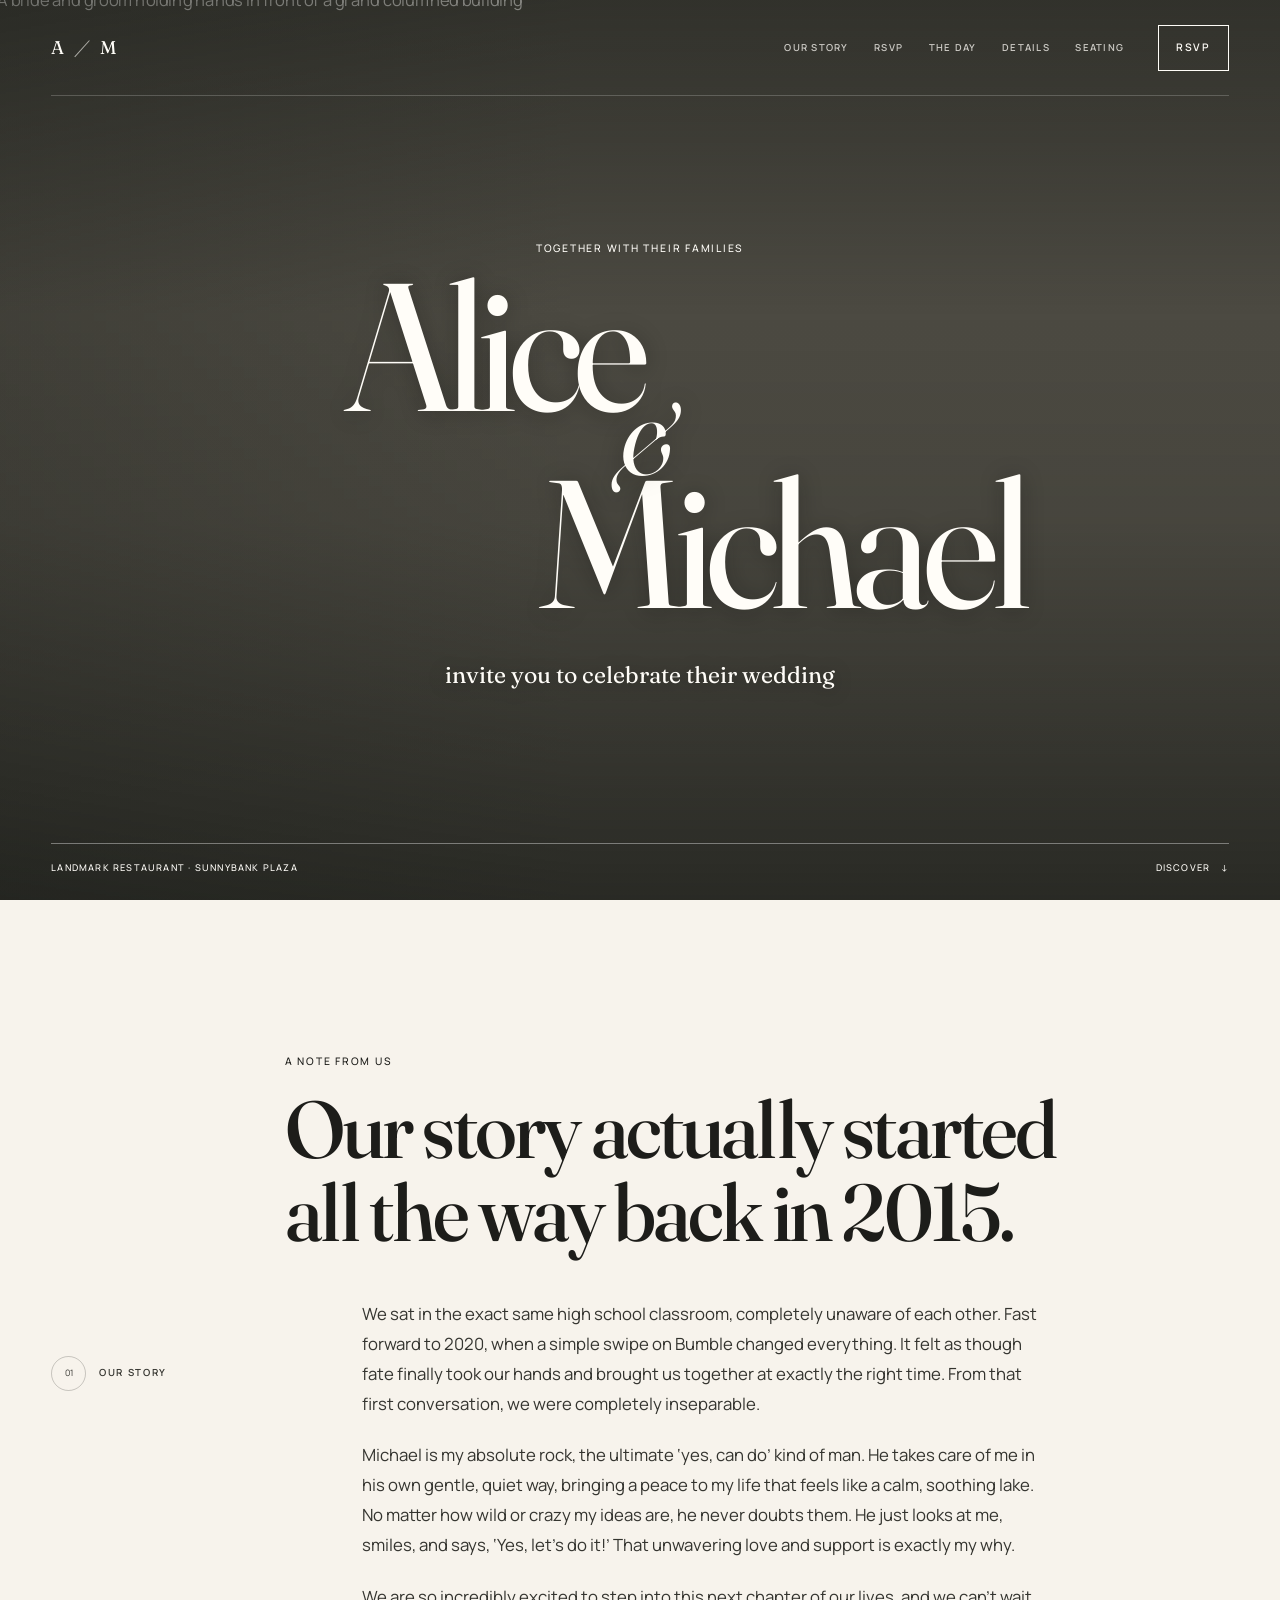
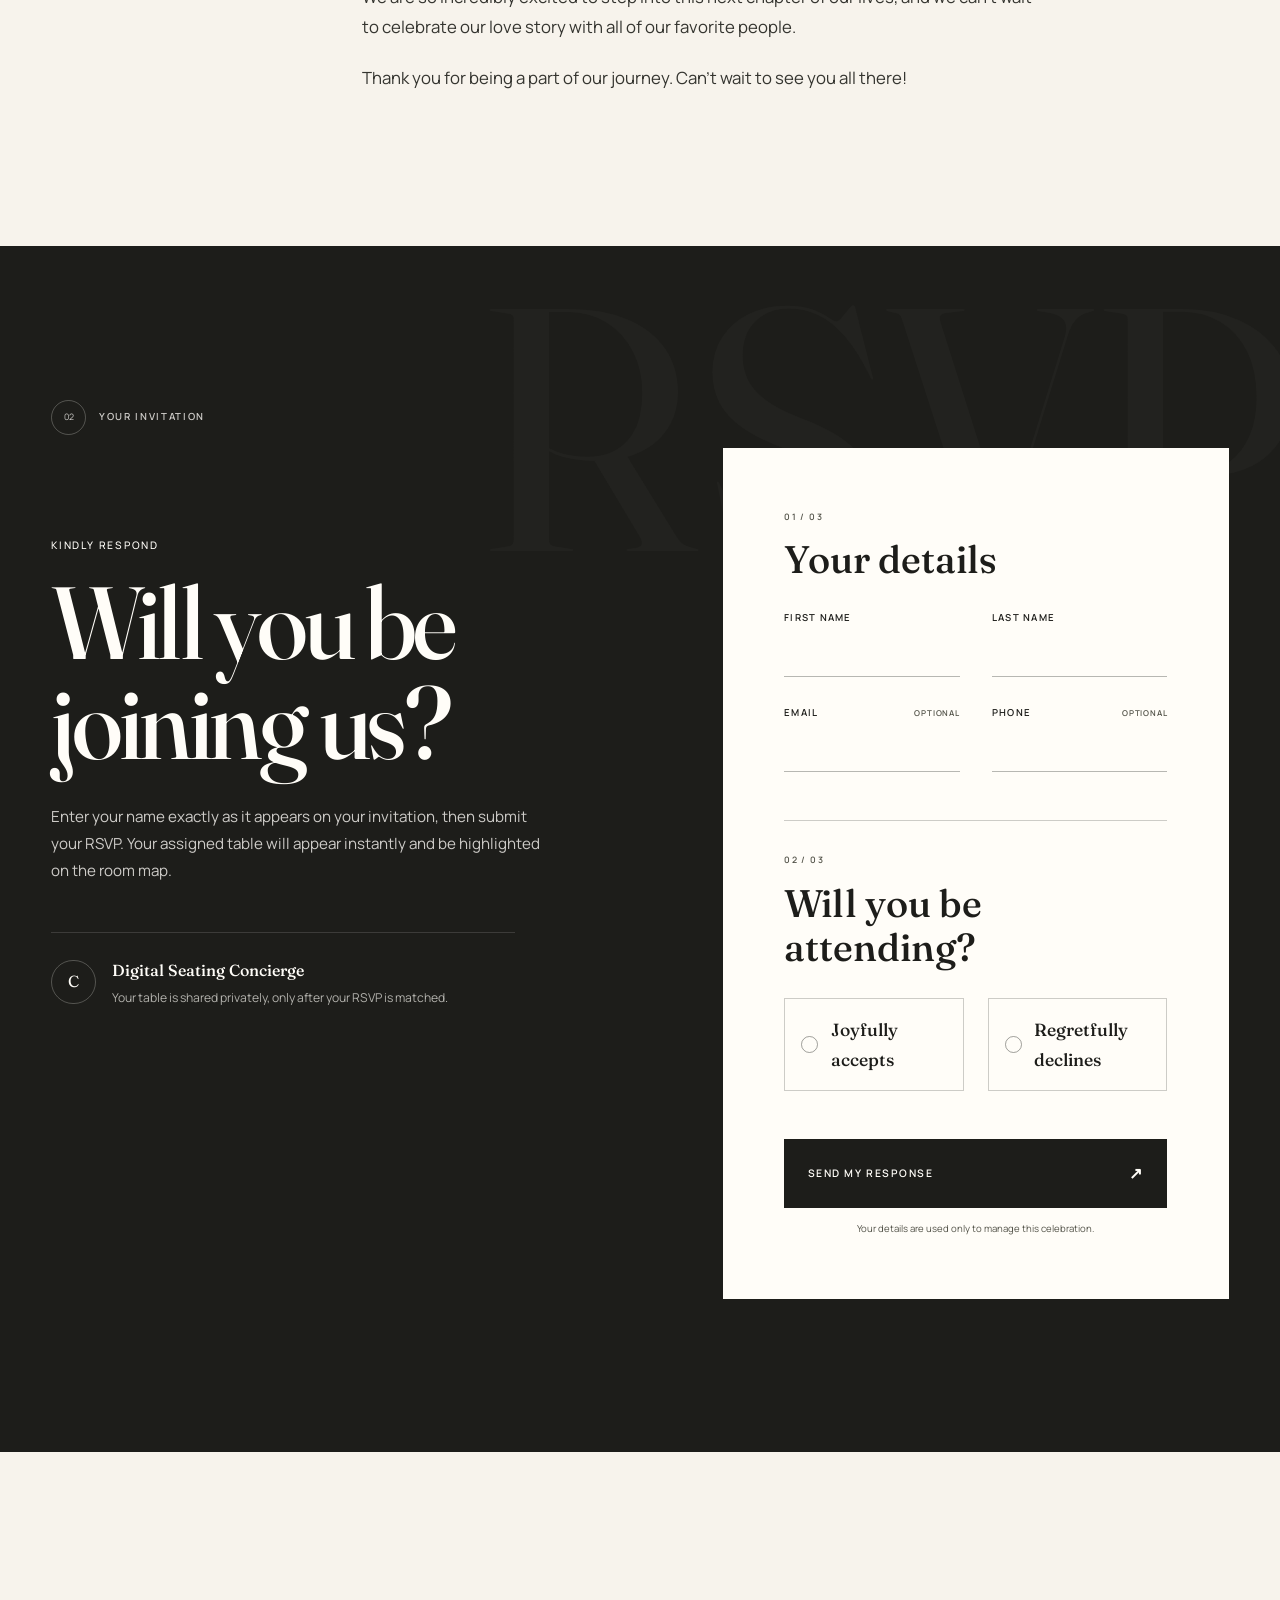
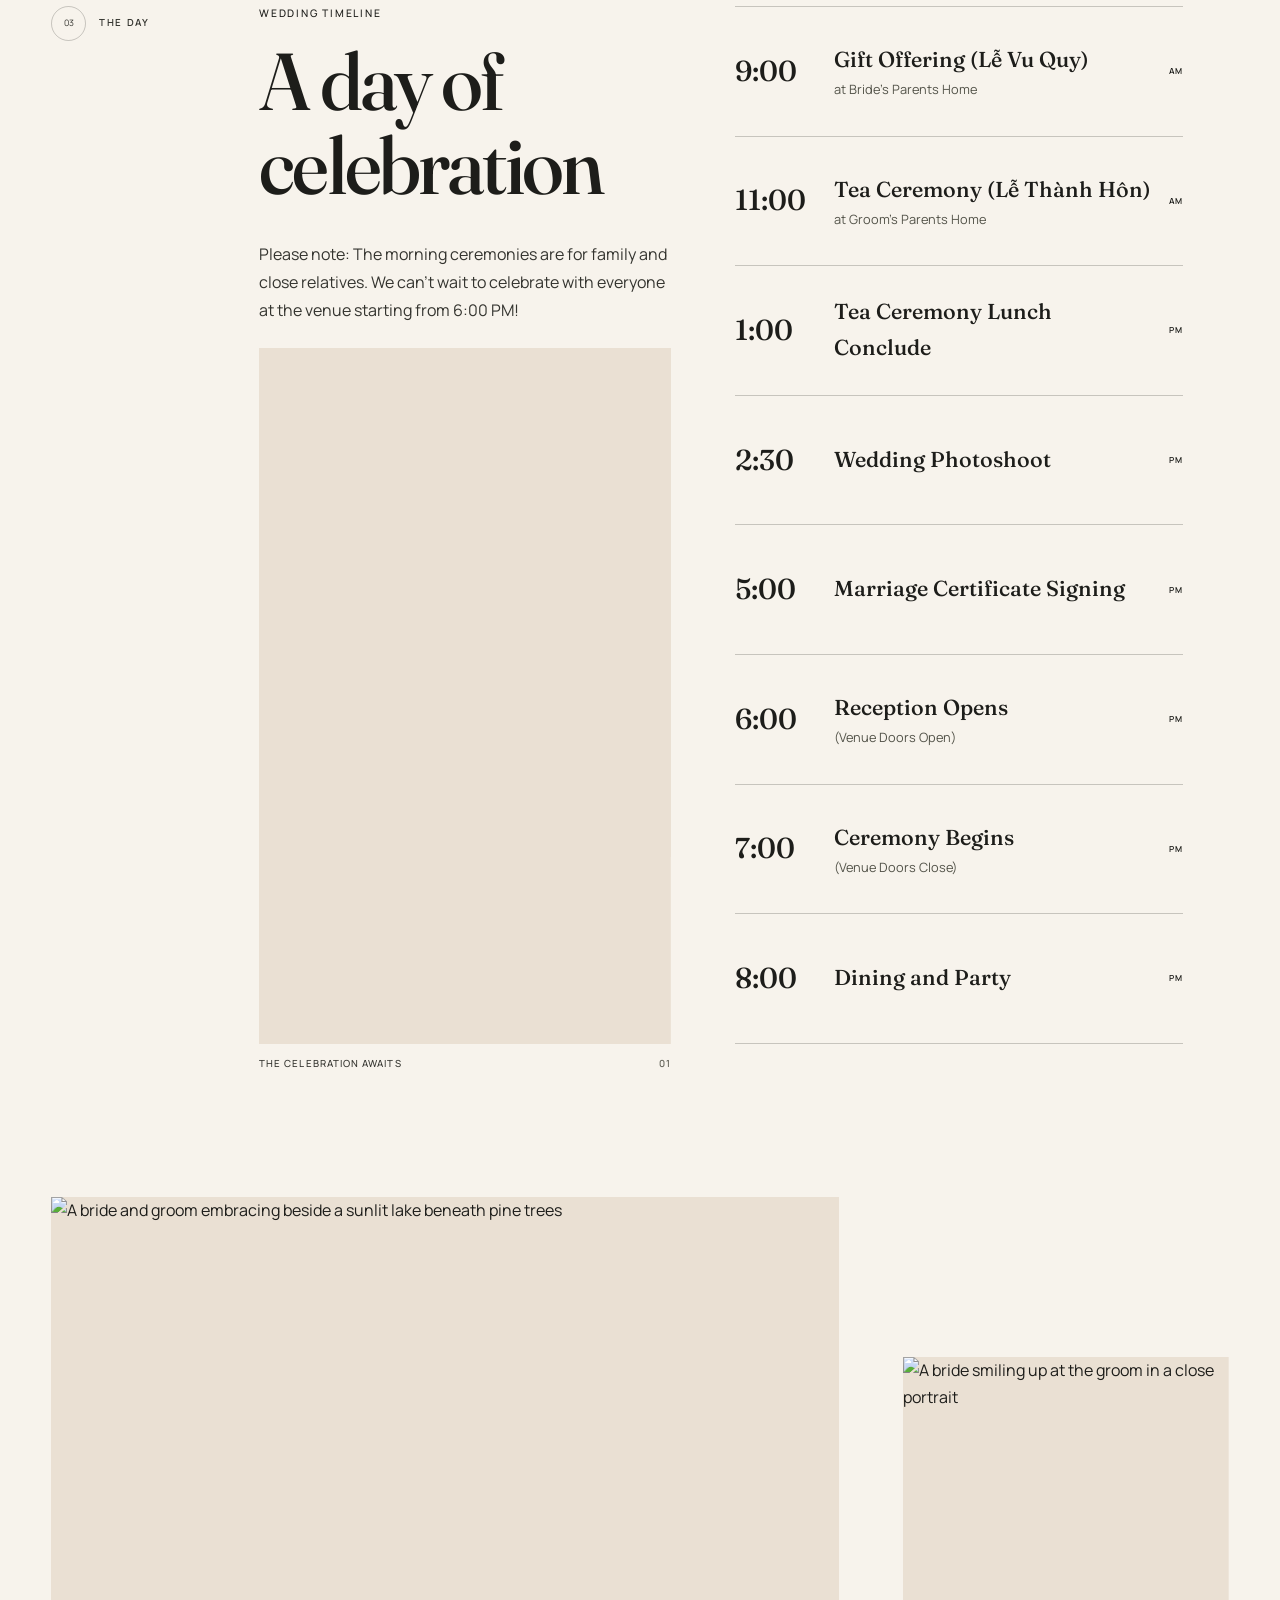
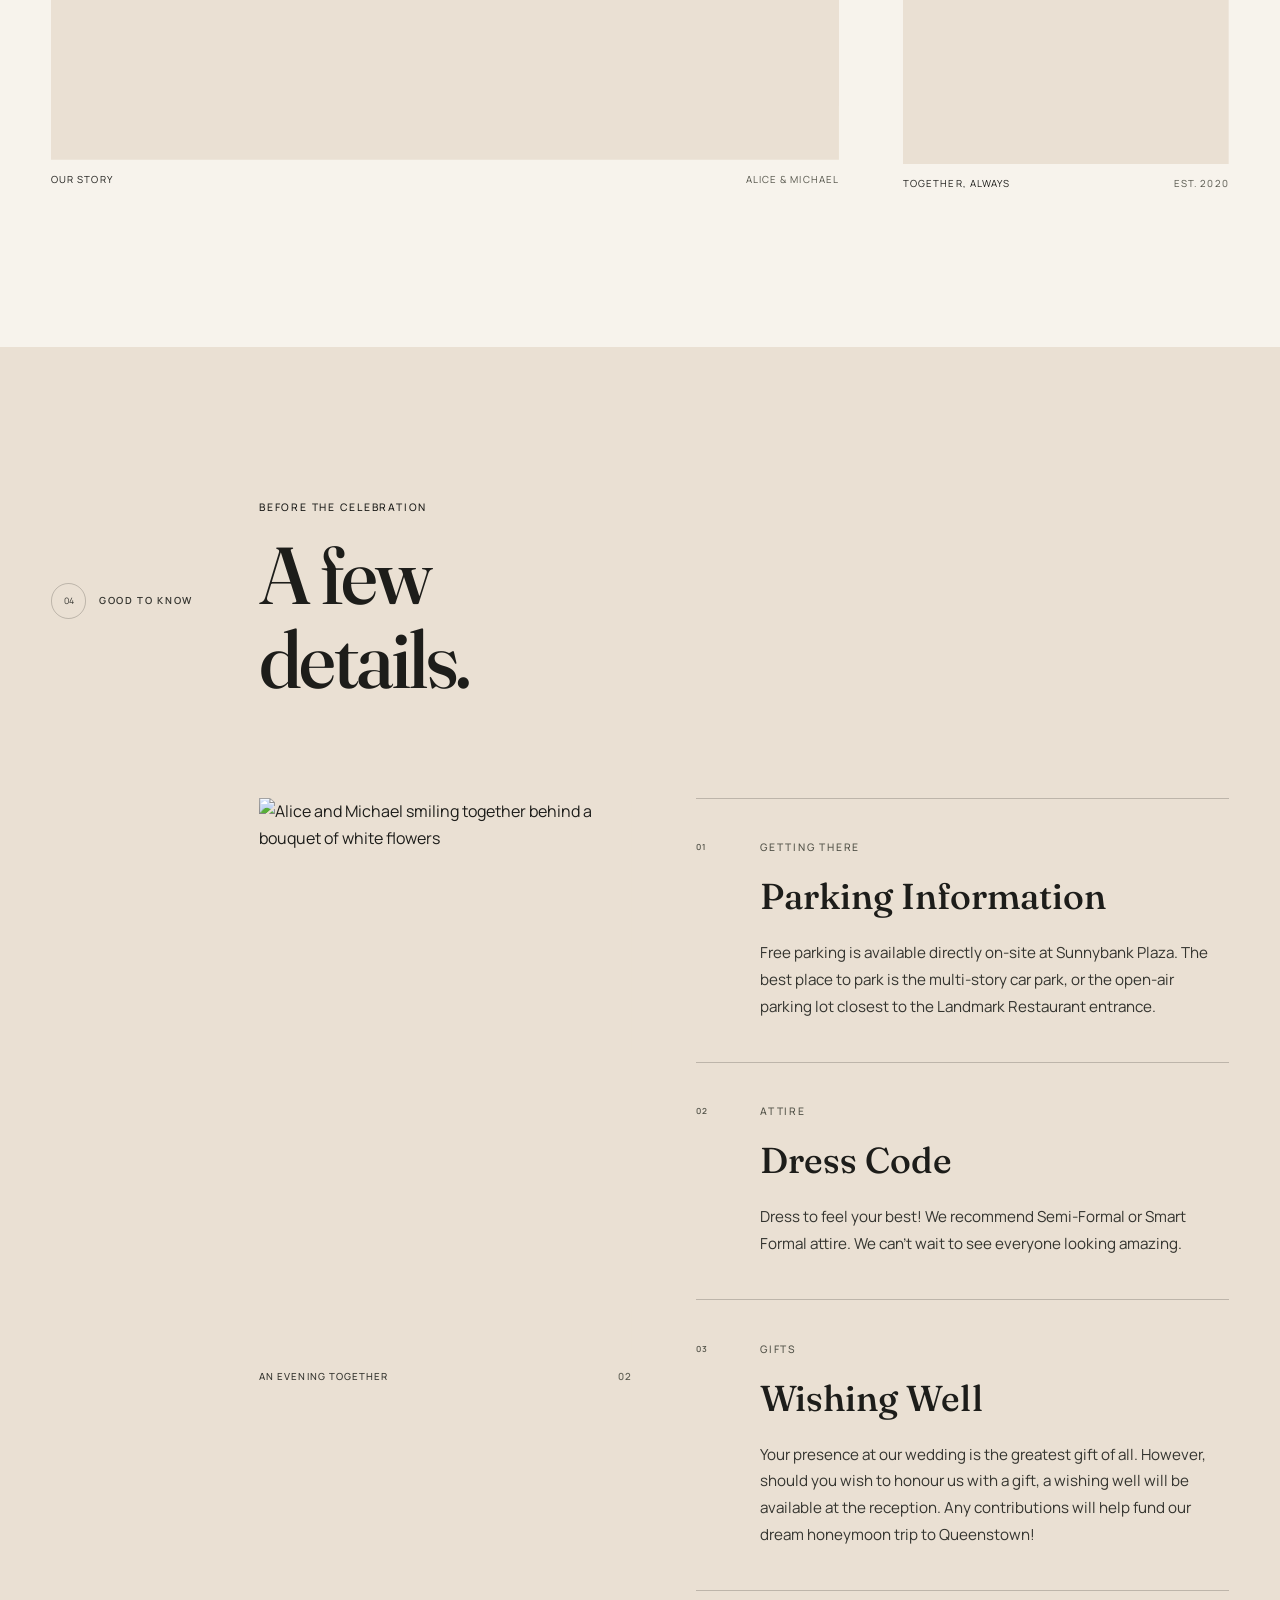
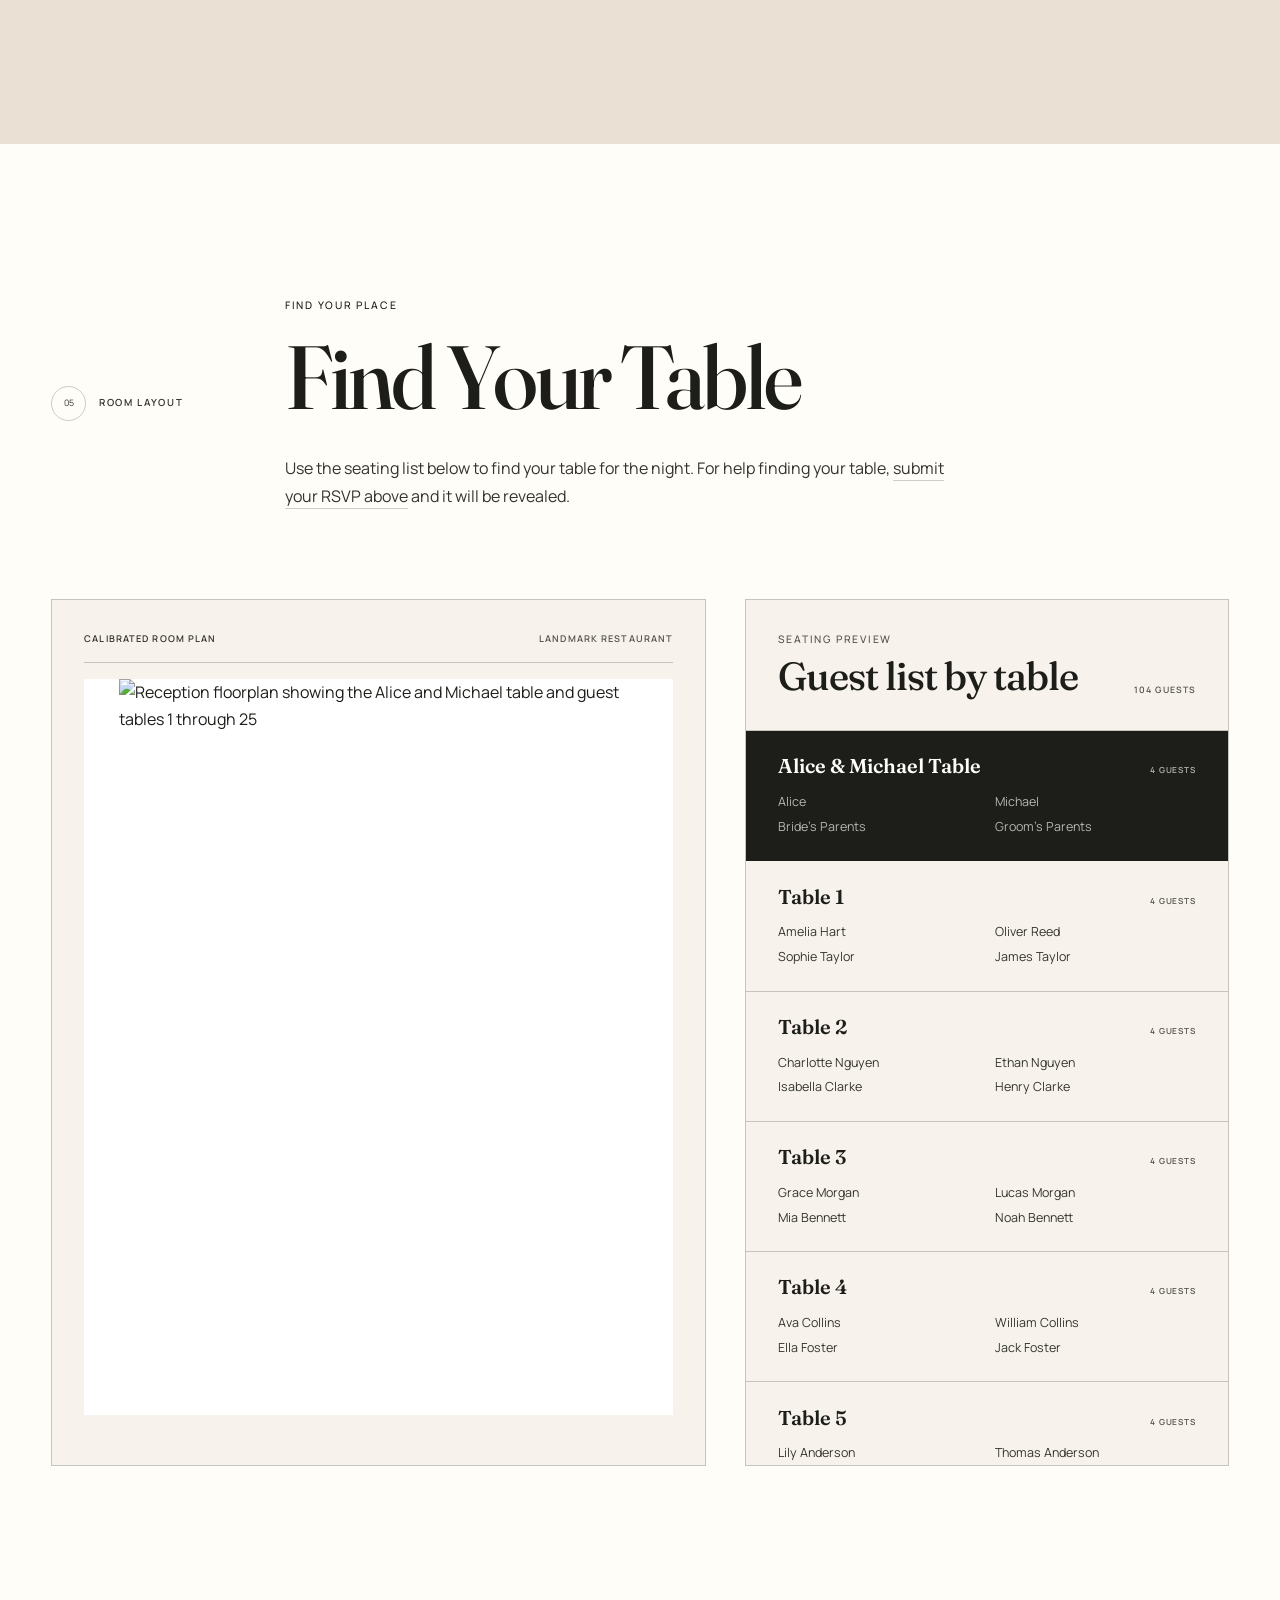
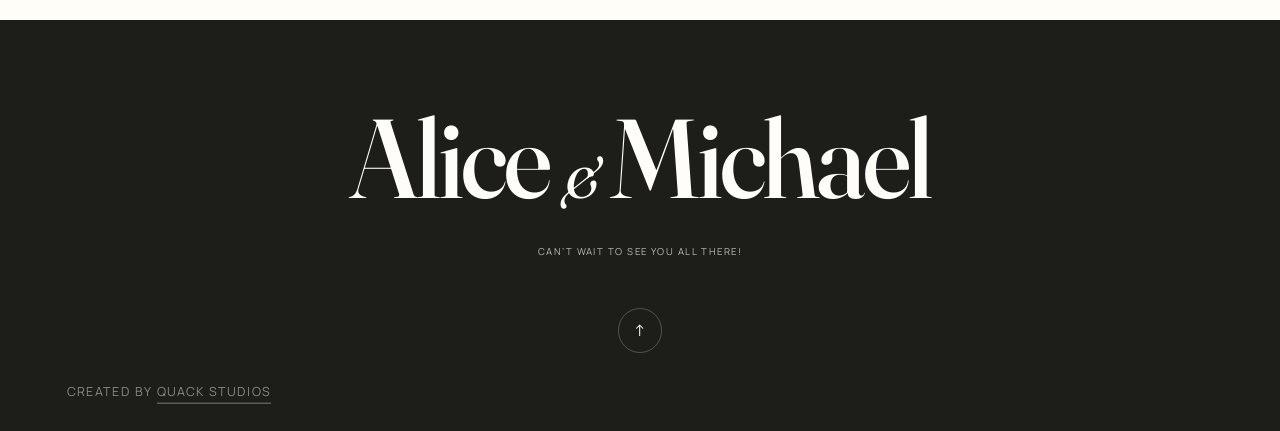
==== index.html @ 8521b0e3 "favicon update" ====
<!doctype html>
<html lang="en">
<head>
  <meta charset="utf-8">
  <meta name="viewport" content="width=device-width, initial-scale=1, viewport-fit=cover">
  <meta name="theme-color" content="#1d1d1a">
  <meta name="description" content="Celebrate the wedding of Alice and Michael and RSVP for their special day.">
  <link rel="canonical" href="https://weddings.yourinvite.com.au/alice-and-michael/">
  <meta property="og:url" content="https://weddings.yourinvite.com.au/alice-and-michael/">
  <title>Alice &amp; Michael — Wedding Celebration</title>
  <link rel="preconnect" href="https://fonts.googleapis.com">
  <link rel="preconnect" href="https://fonts.gstatic.com" crossorigin>
  <link href="https://fonts.googleapis.com/css2?family=Fraunces:opsz,wght@9..144,400;9..144,500;9..144,600&amp;family=Manrope:wght@400;500;600&amp;display=swap" rel="stylesheet">
  <link
    rel="preload"
    as="image"
    href="./assets/images/optimized/hero-couple-2000.webp"
    imagesrcset="./assets/images/optimized/hero-couple-640.webp 640w, ./assets/images/optimized/hero-couple-960.webp 960w, ./assets/images/optimized/hero-couple-1400.webp 1400w, ./assets/images/optimized/hero-couple-2000.webp 2000w, ./assets/images/optimized/hero-couple-2400.webp 2400w"
    imagesizes="(max-aspect-ratio: 3/2) 150vh, 100vw"
    type="image/webp"
    fetchpriority="high"
  >
  <link rel="stylesheet" href="./assets/css/style.css">
  <link rel="icon" type="image/x-icon" href="/favicon.png">
  <script src="./assets/js/main.js" defer></script>
</head>
<body>
  <a class="skip-link" href="#main">Skip to the celebration</a>

  <header class="site-header" data-header>
    <a class="wordmark" href="#top" aria-label="Alice and Michael, home">
      <span>A</span><i aria-hidden="true"></i><span>M</span>
    </a>
    <button class="menu-button" type="button" aria-expanded="false" aria-controls="site-menu" data-menu-button>
      <span class="menu-button__label">Menu</span>
      <span class="menu-button__lines" aria-hidden="true"><i></i><i></i></span>
    </button>
    <nav class="site-menu" id="site-menu" aria-label="Main navigation" data-menu>
      <a href="#story">Our story</a>
      <a href="#rsvp">RSVP</a>
      <a href="#day">The day</a>
      <a href="#details">Details</a>
      <a href="#seating-list">Seating</a>
      <a class="site-menu__rsvp" href="#rsvp">RSVP</a>
    </nav>
  </header>

  <main id="main">
    <section class="hero" id="top" aria-labelledby="hero-title">
      <div class="hero__media" data-parallax>
        <picture>
          <source
            type="image/webp"
            srcset="./assets/images/optimized/hero-couple-640.webp 640w, ./assets/images/optimized/hero-couple-960.webp 960w, ./assets/images/optimized/hero-couple-1400.webp 1400w, ./assets/images/optimized/hero-couple-2000.webp 2000w, ./assets/images/optimized/hero-couple-2400.webp 2400w"
            sizes="(max-aspect-ratio: 3/2) 150vh, 100vw"
          >
          <img
            src="./assets/images/optimized/hero-couple-2000.webp"
            width="2400"
            height="1600"
            alt="A bride and groom holding hands in front of a grand columned building"
            decoding="async"
            fetchpriority="high"
          >
        </picture>
      </div>
      <div class="hero__veil"></div>
      <div class="hero__content">
        <p class="eyebrow">Together with their families</p>
        <h1 id="hero-title"><span>Alice</span><em>&amp;</em><span>Michael</span></h1>
        <p class="hero__invitation">invite you to celebrate their wedding</p>
      </div>
      <div class="hero__footer">
        <p>Landmark Restaurant · Sunnybank Plaza</p>
        <a href="#story">Discover <span aria-hidden="true">↓</span></a>
      </div>
    </section>

    <section class="intro section" id="story">
      <div class="section-marker reveal">
        <span>01</span>
        <p>Our story</p>
      </div>
      <div class="intro__copy reveal">
        <p class="eyebrow">A note from us</p>
        <h2>Our story actually started all the way back in 2015.</h2>
        <div class="intro__body">
          <p>We sat in the exact same high school classroom, completely unaware of each other. Fast forward to 2020, when a simple swipe on Bumble changed everything. It felt as though fate finally took our hands and brought us together at exactly the right time. From that first conversation, we were completely inseparable.</p>
          <p>Michael is my absolute rock, the ultimate ‘yes, can do’ kind of man. He takes care of me in his own gentle, quiet way, bringing a peace to my life that feels like a calm, soothing lake. No matter how wild or crazy my ideas are, he never doubts them. He just looks at me, smiles, and says, ‘Yes, let’s do it!’ That unwavering love and support is exactly my why.</p>
          <p>We are so incredibly excited to step into this next chapter of our lives, and we can’t wait to celebrate our love story with all of our favorite people.</p>
          <p>Thank you for being a part of our journey. Can’t wait to see you all there!</p>
        </div>
      </div>
    </section>

    <section class="rsvp-section section" id="rsvp" aria-labelledby="rsvp-title">
      <div class="rsvp-section__intro reveal">
        <div class="section-marker section-marker--light">
          <span>02</span>
          <p>Your invitation</p>
        </div>
        <p class="eyebrow">Kindly respond</p>
        <h2 id="rsvp-title">Will you be joining us?</h2>
        <p>Enter your name exactly as it appears on your invitation, then submit your RSVP. Your assigned table will appear instantly and be highlighted on the room map.</p>
        <div class="concierge-note">
          <span class="concierge-note__mark" aria-hidden="true">C</span>
          <div>
            <strong>Digital Seating Concierge</strong>
            <p>Your table is shared privately, only after your RSVP is matched.</p>
          </div>
        </div>
      </div>

      <div class="rsvp-panel reveal">
        <form class="rsvp-form" data-rsvp-form novalidate>
          <input type="hidden" name="weddingId" value="hart-brooks-2026">

          <div class="form-step">
            <p class="form-step__number">01 / 03</p>
            <h3>Your details</h3>
            <div class="form-grid">
              <label class="field">
                <span>First name</span>
                <input type="text" name="firstName" autocomplete="given-name" required>
                <small>Please enter your first name.</small>
              </label>
              <label class="field">
                <span>Last name</span>
                <input type="text" name="lastName" autocomplete="family-name" required>
                <small>Please enter your last name.</small>
              </label>
              <label class="field">
                <span>Email <em>Optional</em></span>
                <input type="email" name="email" autocomplete="email">
                <small>Please check the email address.</small>
              </label>
              <label class="field">
                <span>Phone <em>Optional</em></span>
                <input type="tel" name="phone" autocomplete="tel" inputmode="tel">
                <small>Please check the phone number.</small>
              </label>
            </div>
          </div>

          <div class="form-step">
            <p class="form-step__number">02 / 03</p>
            <fieldset>
              <legend>Will you be attending?</legend>
              <div class="attendance-options">
                <label>
                  <input type="radio" name="attending" value="yes" required>
                  <span><i aria-hidden="true"></i>Joyfully accepts</span>
                </label>
                <label>
                  <input type="radio" name="attending" value="no" required>
                  <span><i aria-hidden="true"></i>Regretfully declines</span>
                </label>
              </div>
              <small class="fieldset-error">Please select your response.</small>
            </fieldset>
          </div>

          <div class="form-step dietary-step" data-dietary-step hidden>
            <p class="form-step__number">03 / 03</p>
            <h3>Dining</h3>
            <label class="field field--select">
              <span>Dietary requirement</span>
              <select name="dietaryRequirement">
                <option value="No dietary requirements">No dietary requirements</option>
                <option value="Vegetarian">Vegetarian</option>
                <option value="Vegan">Vegan</option>
                <option value="Gluten-free">Gluten-free</option>
                <option value="Dairy-free">Dairy-free</option>
                <option value="Nut allergy">Nut allergy</option>
                <option value="Shellfish allergy">Shellfish allergy</option>
                <option value="Halal">Halal</option>
                <option value="Kosher">Kosher</option>
                <option value="Other">Other</option>
              </select>
            </label>
            <label class="field field--notes" data-dietary-notes hidden>
              <span data-notes-label>Anything our kitchen should know?</span>
              <textarea name="dietaryNotes" rows="3" maxlength="500"></textarea>
              <small>Please tell us your dietary requirement.</small>
            </label>
          </div>

          <div class="form-message" role="alert" data-form-message hidden></div>
          <button class="submit-button" type="submit" data-submit>
            <span data-submit-label>Send my response</span>
            <span class="submit-button__arrow" aria-hidden="true">↗</span>
            <span class="submit-button__loader" aria-hidden="true"></span>
          </button>
          <p class="privacy-note">Your details are used only to manage this celebration.</p>
        </form>

        <div class="rsvp-result" data-rsvp-result hidden aria-live="polite">
          <div class="rsvp-result__seal" aria-hidden="true">
            <svg viewBox="0 0 64 64" role="img">
              <circle cx="32" cy="32" r="30"></circle>
              <path d="m20 33 8 8 17-19"></path>
            </svg>
          </div>
          <p class="eyebrow" data-result-eyebrow>Response received</p>
          <h3 data-result-title>Thank you.</h3>
          <p class="rsvp-result__message" data-result-message></p>
          <div class="seating-card" data-seating-card hidden>
            <p>Your place at dinner</p>
            <div>
              <span><small>Table</small><strong data-table-number>—</strong></span>
            </div>
            <small>Please keep this table number for the evening.</small>
          </div>
          <section class="seating-map" data-seating-map-section hidden aria-labelledby="seating-map-title">
            <div class="seating-map__heading">
              <p class="eyebrow">The room</p>
              <h4 id="seating-map-title">We’ve highlighted your table below.</h4>
            </div>
            <p class="seating-map__status" data-seating-map-status hidden></p>
            <div class="seating-map__viewport" data-seating-map hidden>
              <div class="seating-map__canvas" data-seating-map-canvas></div>
            </div>
          </section>
          <button class="text-button" type="button" data-edit-response>Update this response</button>
        </div>
      </div>
    </section>

    <section class="day section" id="day" aria-labelledby="day-title">
      <div class="section-marker reveal">
        <span>03</span>
        <p>The day</p>
      </div>
      <div class="day__feature">
        <div class="day__heading reveal">
          <p class="eyebrow">Wedding timeline</p>
          <h2 id="day-title">A day of celebration</h2>
          <p>Please note: The morning ceremonies are for family and close relatives. We can’t wait to celebrate with everyone at the venue starting from 6:00 PM!</p>
        </div>
        <figure class="section-photo day__photo reveal reveal--image">
          <div class="section-photo__media">
            <picture>
              <source
                type="image/webp"
                srcset="./assets/images/optimized/a-day-of-celebration-640.webp 640w, ./assets/images/optimized/a-day-of-celebration-960.webp 960w, ./assets/images/optimized/a-day-of-celebration-1400.webp 1400w, ./assets/images/optimized/a-day-of-celebration-2000.webp 2000w"
                sizes="(max-width: 61.99rem) 90vw, 38vw"
              >
              <img
                src="./assets/images/optimized/a-day-of-celebration-960.webp"
                width="2000"
                height="3000"
                loading="lazy"
                decoding="async"
                alt="Alice and Michael holding hands together in a flower garden"
              >
            </picture>
          </div>
          <figcaption><span>The celebration awaits</span><span>01</span></figcaption>
        </figure>
      </div>
      <ol class="timeline reveal">
        <li>
          <time>9:00</time>
          <div><h3>Gift Offering (Lễ Vu Quy)</h3><p>at Bride’s Parents Home</p></div>
          <span>AM</span>
        </li>
        <li>
          <time>11:00</time>
          <div><h3>Tea Ceremony (Lễ Thành Hôn)</h3><p>at Groom’s Parents Home</p></div>
          <span>AM</span>
        </li>
        <li>
          <time>1:00</time>
          <div><h3>Tea Ceremony Lunch Conclude</h3></div>
          <span>PM</span>
        </li>
        <li>
          <time>2:30</time>
          <div><h3>Wedding Photoshoot</h3></div>
          <span>PM</span>
        </li>
        <li>
          <time>5:00</time>
          <div><h3>Marriage Certificate Signing</h3></div>
          <span>PM</span>
        </li>
        <li>
          <time>6:00</time>
          <div><h3>Reception Opens</h3><p>(Venue Doors Open)</p></div>
          <span>PM</span>
        </li>
        <li>
          <time>7:00</time>
          <div><h3>Ceremony Begins</h3><p>(Venue Doors Close)</p></div>
          <span>PM</span>
        </li>
        <li>
          <time>8:00</time>
          <div><h3>Dining and Party</h3></div>
          <span>PM</span>
        </li>
      </ol>
    </section>

    <section class="editorial-gallery" aria-label="Wedding celebration inspiration">
      <figure class="gallery-main reveal reveal--image">
        <div class="gallery-image">
          <picture>
            <source
              type="image/webp"
              srcset="./assets/images/optimized/couple-landscape-640.webp 640w, ./assets/images/optimized/couple-landscape-960.webp 960w, ./assets/images/optimized/couple-landscape-1400.webp 1400w, ./assets/images/optimized/couple-landscape-2000.webp 2000w"
              sizes="(max-width: 61.99rem) 92vw, 68vw"
            >
            <img
              src="./assets/images/optimized/couple-landscape-1400.webp"
              width="2000"
              height="1333"
              loading="lazy"
              decoding="async"
              alt="A bride and groom embracing beside a sunlit lake beneath pine trees"
            >
          </picture>
        </div>
        <figcaption><span>OUR STORY</span><span>Alice &amp; Michael</span></figcaption>
      </figure>
      <figure class="gallery-detail reveal reveal--image">
        <div class="gallery-image">
          <picture>
            <source
              type="image/webp"
              srcset="./assets/images/optimized/couple-portrait-640.webp 640w, ./assets/images/optimized/couple-portrait-960.webp 960w, ./assets/images/optimized/couple-portrait-1400.webp 1400w"
              sizes="(max-width: 61.99rem) 74vw, 27vw"
            >
            <img
              src="./assets/images/optimized/couple-portrait-960.webp"
              width="1400"
              height="2100"
              loading="lazy"
              decoding="async"
              alt="A bride smiling up at the groom in a close portrait"
            >
          </picture>
        </div>
        <figcaption><span>TOGETHER, ALWAYS</span><span>EST. 2020</span></figcaption>
      </figure>
    </section>

    <section class="details section" id="details" aria-labelledby="details-title">
      <div class="section-marker reveal">
        <span>04</span>
        <p>Good to know</p>
      </div>
      <div class="details__heading reveal">
        <p class="eyebrow">Before the celebration</p>
        <h2 id="details-title">A few details.</h2>
      </div>
      <figure class="section-photo details__photo reveal reveal--image">
        <div class="section-photo__media">
          <picture>
            <source
              type="image/webp"
              srcset="./assets/images/optimized/a-few-details-640.webp 640w, ./assets/images/optimized/a-few-details-960.webp 960w, ./assets/images/optimized/a-few-details-1400.webp 1400w, ./assets/images/optimized/a-few-details-2000.webp 2000w"
              sizes="(max-width: 61.99rem) 74vw, 30vw"
            >
            <img
              src="./assets/images/optimized/a-few-details-960.webp"
              width="2000"
              height="3000"
              loading="lazy"
              decoding="async"
              alt="Alice and Michael smiling together behind a bouquet of white flowers"
            >
          </picture>
        </div>
        <figcaption><span>An evening together</span><span>02</span></figcaption>
      </figure>
      <div class="detail-list">
        <article class="detail-item reveal">
          <span>01</span>
          <div>
            <p class="eyebrow">Getting there</p>
            <h3>Parking Information</h3>
            <p>Free parking is available directly on-site at Sunnybank Plaza. The best place to park is the multi-story car park, or the open-air parking lot closest to the Landmark Restaurant entrance.</p>
          </div>
        </article>
        <article class="detail-item reveal">
          <span>02</span>
          <div>
            <p class="eyebrow">Attire</p>
            <h3>Dress Code</h3>
            <p>Dress to feel your best! We recommend Semi-Formal or Smart Formal attire. We can’t wait to see everyone looking amazing.</p>
          </div>
        </article>
        <article class="detail-item reveal">
          <span>03</span>
          <div>
            <p class="eyebrow">Gifts</p>
            <h3>Wishing Well</h3>
            <p>Your presence at our wedding is the greatest gift of all. However, should you wish to honour us with a gift, a wishing well will be available at the reception. Any contributions will help fund our dream honeymoon trip to Queenstown!</p>
          </div>
        </article>
      </div>
    </section>

    <section class="seating-overview section" id="seating-list" aria-labelledby="seating-list-title">
      <div class="seating-overview__heading">
        <div class="section-marker reveal">
          <span>05</span>
          <p>Room layout</p>
        </div>
        <div class="seating-overview__intro reveal">
          <p class="eyebrow">Find your place</p>
          <h2 id="seating-list-title">Find Your Table</h2>
          <p>Use the seating list below to find your table for the night. For help finding your table, <a href="#rsvp">submit your RSVP above</a> and it will be revealed.</p>
        </div>
      </div>

      <div class="seating-overview__grid">
        <figure class="floorplan-panel reveal">
          <figcaption>
            <span>Calibrated room plan</span>
            <span>Landmark Restaurant</span>
          </figcaption>
          <div class="floorplan-panel__map">
            <img
              src="./assets/seating/seating-layout-final-calibrated.svg"
              width="595"
              height="842"
              loading="lazy"
              decoding="async"
              alt="Reception floorplan showing the Alice and Michael table and guest tables 1 through 25"
            >
          </div>
        </figure>

        <aside class="guest-list-panel reveal" aria-labelledby="guest-list-title">
          <div class="guest-list-panel__heading">
            <div>
              <p class="eyebrow">Seating preview</p>
              <h3 id="guest-list-title">Guest list by table</h3>
            </div>
            <span>104 guests</span>
          </div>
          <div class="guest-list-panel__scroll" tabindex="0" aria-label="Sample guest list grouped by table">
            <article class="guest-table-group guest-table-group--head">
              <header><h4>Alice &amp; Michael Table</h4><span>4 guests</span></header>
              <ul>
                <li>Alice</li>
                <li>Michael</li>
                <li>Bride’s Parents</li>
                <li>Groom’s Parents</li>
              </ul>
            </article>
            <article class="guest-table-group">
              <header><h4>Table 1</h4><span>4 guests</span></header>
              <ul>
                <li>Amelia Hart</li>
                <li>Oliver Reed</li>
                <li>Sophie Taylor</li>
                <li>James Taylor</li>
              </ul>
            </article>
            <article class="guest-table-group">
              <header><h4>Table 2</h4><span>4 guests</span></header>
              <ul>
                <li>Charlotte Nguyen</li>
                <li>Ethan Nguyen</li>
                <li>Isabella Clarke</li>
                <li>Henry Clarke</li>
              </ul>
            </article>
            <article class="guest-table-group">
              <header><h4>Table 3</h4><span>4 guests</span></header>
              <ul>
                <li>Grace Morgan</li>
                <li>Lucas Morgan</li>
                <li>Mia Bennett</li>
                <li>Noah Bennett</li>
              </ul>
            </article>
            <article class="guest-table-group">
              <header><h4>Table 4</h4><span>4 guests</span></header>
              <ul>
                <li>Ava Collins</li>
                <li>William Collins</li>
                <li>Ella Foster</li>
                <li>Jack Foster</li>
              </ul>
            </article>
            <article class="guest-table-group">
              <header><h4>Table 5</h4><span>4 guests</span></header>
              <ul>
                <li>Lily Anderson</li>
                <li>Thomas Anderson</li>
                <li>Ruby White</li>
                <li>Samuel White</li>
              </ul>
            </article>
            <article class="guest-table-group">
              <header><h4>Table 6</h4><span>4 guests</span></header>
              <ul>
                <li>Olivia Martin</li>
                <li>Daniel Martin</li>
                <li>Chloe Wilson</li>
                <li>Benjamin Wilson</li>
              </ul>
            </article>
            <article class="guest-table-group">
              <header><h4>Table 7</h4><span>4 guests</span></header>
              <ul>
                <li>Emily Harris</li>
                <li>Jacob Harris</li>
                <li>Zoe Turner</li>
                <li>Matthew Turner</li>
              </ul>
            </article>
            <article class="guest-table-group">
              <header><h4>Table 8</h4><span>4 guests</span></header>
              <ul>
                <li>Hannah Lee</li>
                <li>Isaac Lee</li>
                <li>Sarah Walker</li>
                <li>Liam Walker</li>
              </ul>
            </article>
            <article class="guest-table-group">
              <header><h4>Table 9</h4><span>4 guests</span></header>
              <ul>
                <li>Natalie King</li>
                <li>Joshua King</li>
                <li>Victoria Scott</li>
                <li>Andrew Scott</li>
              </ul>
            </article>
            <article class="guest-table-group">
              <header><h4>Table 10</h4><span>4 guests</span></header>
              <ul>
                <li>Emma Brown</li>
                <li>Noah Brown</li>
                <li>Ella Roberts</li>
                <li>Mason Roberts</li>
              </ul>
            </article>
            <article class="guest-table-group">
              <header><h4>Table 11</h4><span>4 guests</span></header>
              <ul>
                <li>Ava Thompson</li>
                <li>Leo Thompson</li>
                <li>Sophie Green</li>
                <li>Oscar Green</li>
              </ul>
            </article>
            <article class="guest-table-group">
              <header><h4>Table 12</h4><span>4 guests</span></header>
              <ul>
                <li>Lily Carter</li>
                <li>Henry Carter</li>
                <li>Ruby Evans</li>
                <li>Jack Evans</li>
              </ul>
            </article>
            <article class="guest-table-group">
              <header><h4>Table 13</h4><span>4 guests</span></header>
              <ul>
                <li>Mia Phillips</li>
                <li>Lucas Phillips</li>
                <li>Grace Edwards</li>
                <li>Noah Edwards</li>
              </ul>
            </article>
            <article class="guest-table-group">
              <header><h4>Table 14</h4><span>4 guests</span></header>
              <ul>
                <li>Charlotte Hughes</li>
                <li>Ethan Hughes</li>
                <li>Isabella Cooper</li>
                <li>Thomas Cooper</li>
              </ul>
            </article>
            <article class="guest-table-group">
              <header><h4>Table 15</h4><span>4 guests</span></header>
              <ul>
                <li>Amelia Richardson</li>
                <li>Oliver Richardson</li>
                <li>Emily Bailey</li>
                <li>James Bailey</li>
              </ul>
            </article>
            <article class="guest-table-group">
              <header><h4>Table 16</h4><span>4 guests</span></header>
              <ul>
                <li>Sophia Kelly</li>
                <li>Daniel Kelly</li>
                <li>Chloe Murphy</li>
                <li>Benjamin Murphy</li>
              </ul>
            </article>
            <article class="guest-table-group">
              <header><h4>Table 17</h4><span>4 guests</span></header>
              <ul>
                <li>Olivia Peterson</li>
                <li>Jacob Peterson</li>
                <li>Zoe Bennett</li>
                <li>Matthew Bennett</li>
              </ul>
            </article>
            <article class="guest-table-group">
              <header><h4>Table 18</h4><span>4 guests</span></header>
              <ul>
                <li>Hannah Campbell</li>
                <li>Isaac Campbell</li>
                <li>Sarah Mitchell</li>
                <li>Liam Mitchell</li>
              </ul>
            </article>
            <article class="guest-table-group">
              <header><h4>Table 19</h4><span>4 guests</span></header>
              <ul>
                <li>Natalie Parker</li>
                <li>Joshua Parker</li>
                <li>Victoria Young</li>
                <li>Andrew Young</li>
              </ul>
            </article>
            <article class="guest-table-group">
              <header><h4>Table 20</h4><span>4 guests</span></header>
              <ul>
                <li>Emma Hall</li>
                <li>Noah Hall</li>
                <li>Ella Adams</li>
                <li>Mason Adams</li>
              </ul>
            </article>
            <article class="guest-table-group">
              <header><h4>Table 21</h4><span>4 guests</span></header>
              <ul>
                <li>Ava Nelson</li>
                <li>Leo Nelson</li>
                <li>Sophie Hill</li>
                <li>Oscar Hill</li>
              </ul>
            </article>
            <article class="guest-table-group">
              <header><h4>Table 22</h4><span>4 guests</span></header>
              <ul>
                <li>Lily Wright</li>
                <li>Henry Wright</li>
                <li>Ruby Baker</li>
                <li>Jack Baker</li>
              </ul>
            </article>
            <article class="guest-table-group">
              <header><h4>Table 23</h4><span>4 guests</span></header>
              <ul>
                <li>Mia Allen</li>
                <li>Lucas Allen</li>
                <li>Grace Moore</li>
                <li>Noah Moore</li>
              </ul>
            </article>
            <article class="guest-table-group">
              <header><h4>Table 24</h4><span>4 guests</span></header>
              <ul>
                <li>Charlotte Ward</li>
                <li>Ethan Ward</li>
                <li>Isabella Cox</li>
                <li>Thomas Cox</li>
              </ul>
            </article>
            <article class="guest-table-group">
              <header><h4>Table 25</h4><span>4 guests</span></header>
              <ul>
                <li>Amelia Gray</li>
                <li>Oliver Gray</li>
                <li>Emily Price</li>
                <li>James Price</li>
              </ul>
            </article>
          </div>
        </aside>
      </div>
    </section>
  </main>

  <footer class="site-footer">
    <p class="site-footer__names">Alice <em>&amp;</em> Michael</p>
    <p>Can’t wait to see you all there!</p>
    <a href="#top" aria-label="Back to top">↑</a>
    <div style="width: 100%; display: flex; justify-content: start; align-items: center;">
      <p class="site-footer__credit" style="width: 20%; scale: 1.5">
      Created by <a href="https://quackstudios.com.au/" target="_blank" rel="noopener noreferrer">Quack Studios</a>
    </p>
    </div>
    
  </footer>
</body>
</html>
---- assets/css/style.css ----
:root {
  --ink: #1d1d1a;
  --ink-soft: #34342f;
  --paper: #f7f3ec;
  --paper-deep: #eae0d3;
  --chalk: #fffdf8;
  --olive: #535349;
  --line: rgba(29, 29, 26, 0.22);
  --serif: "Fraunces", Georgia, "Times New Roman", serif;
  --sans: "Manrope", "Helvetica Neue", Arial, sans-serif;
  --page-pad: clamp(1.25rem, 4vw, 4.75rem);
  --anchor-offset: calc(4.4rem + env(safe-area-inset-top));
  --ease: cubic-bezier(0.22, 1, 0.36, 1);
}

*,
*::before,
*::after {
  box-sizing: border-box;
}

html,
body {
  min-height: 100%;
}

html {
  background: var(--paper);
  scroll-behavior: smooth;
}

html.is-aligning-initial-hash {
  scroll-behavior: auto;
}

body {
  min-height: 100vh;
  min-height: 100svh;
  min-height: 100dvh;
  margin: 0;
  overflow-x: hidden;
  background: var(--paper);
  color: var(--ink);
  font-family: var(--sans);
  font-size: 1rem;
  font-optical-sizing: auto;
  line-height: 1.7;
  -webkit-font-smoothing: auto;
  text-rendering: optimizeLegibility;
}

body.menu-open {
  overflow: hidden;
  overscroll-behavior: none;
}

::selection {
  background: var(--ink);
  color: var(--chalk);
}

img {
  display: block;
  max-width: 100%;
}

button,
input,
select,
textarea {
  color: inherit;
  font: inherit;
}

button,
a {
  -webkit-tap-highlight-color: transparent;
}

a {
  color: inherit;
  text-decoration: none;
}

[hidden] {
  display: none !important;
}

main[id],
section[id] {
  scroll-margin-top: var(--anchor-offset);
}

.skip-link {
  position: fixed;
  z-index: 1000;
  top: 0.75rem;
  left: 0.75rem;
  padding: 0.7rem 1rem;
  transform: translateY(-160%);
  background: var(--chalk);
  color: var(--ink);
  font-size: 0.75rem;
  letter-spacing: 0.08em;
  transition: transform 180ms ease;
}

.skip-link:focus {
  transform: translateY(0);
}

.site-header {
  position: fixed;
  z-index: 100;
  top: 0;
  left: 0;
  width: 100%;
  height: calc(5rem + env(safe-area-inset-top));
  display: flex;
  align-items: center;
  justify-content: space-between;
  padding:
    env(safe-area-inset-top)
    max(var(--page-pad), env(safe-area-inset-right))
    0
    max(var(--page-pad), env(safe-area-inset-left));
  color: var(--chalk);
  transition:
    height 450ms var(--ease),
    color 350ms ease,
    background-color 350ms ease,
    border-color 350ms ease;
}

.site-header::after {
  content: "";
  position: absolute;
  right: max(var(--page-pad), env(safe-area-inset-right));
  bottom: 0;
  left: max(var(--page-pad), env(safe-area-inset-left));
  height: 1px;
  background: currentColor;
  opacity: 0.2;
}

.site-header.is-scrolled,
.site-header.menu-active {
  height: calc(4.4rem + env(safe-area-inset-top));
  border-color: var(--line);
  background: rgba(247, 243, 236, 0.94);
  color: var(--ink);
  backdrop-filter: blur(14px);
}

.site-header.menu-active {
  z-index: 9000;
  background: transparent;
  backdrop-filter: none;
}

.wordmark {
  position: relative;
  z-index: 2;
  display: inline-flex;
  align-items: center;
  gap: 0.42rem;
  font-family: var(--serif);
  font-size: 1.15rem;
  line-height: 1;
}

.wordmark i {
  width: 1.4rem;
  height: 1px;
  display: block;
  background: currentColor;
  transform: rotate(-48deg);
  opacity: 0.6;
}

.menu-button {
  position: relative;
  z-index: 2;
  min-height: 2.75rem;
  display: inline-flex;
  align-items: center;
  justify-content: flex-end;
  gap: 0.7rem;
  padding: 0.5rem 0 0.5rem 0.5rem;
  border: 0;
  background: transparent;
  cursor: pointer;
}

.menu-button__label {
  font-size: 0.63rem;
  font-weight: 600;
  letter-spacing: 0.17em;
  text-transform: uppercase;
}

.menu-button__lines {
  position: relative;
  width: 1.65rem;
  height: 0.8rem;
  display: block;
}

.menu-button__lines i {
  position: absolute;
  right: 0;
  width: 100%;
  height: 1px;
  background: currentColor;
  transition: transform 350ms var(--ease), top 350ms var(--ease);
}

.menu-button__lines i:first-child {
  top: 0.15rem;
}

.menu-button__lines i:last-child {
  top: 0.63rem;
}

.menu-button[aria-expanded="true"] .menu-button__lines i:first-child {
  top: 0.4rem;
  transform: rotate(45deg);
}

.menu-button[aria-expanded="true"] .menu-button__lines i:last-child {
  top: 0.4rem;
  transform: rotate(-45deg);
}

.site-menu {
  position: fixed;
  z-index: 1;
  inset: 0;
  width: 100vw;
  height: 100vh;
  height: 100svh;
  height: 100dvh;
  max-width: none;
  max-height: none;
  display: flex;
  flex-direction: column;
  align-items: flex-start;
  justify-content: center;
  gap: clamp(0.8rem, 2.1vh, 1.35rem);
  padding:
    calc(4.75rem + max(1.5rem, env(safe-area-inset-top)))
    max(var(--page-pad), calc(1.25rem + env(safe-area-inset-right)))
    max(3.5rem, calc(2rem + env(safe-area-inset-bottom)))
    max(var(--page-pad), calc(1.25rem + env(safe-area-inset-left)));
  overflow-x: hidden;
  overflow-y: auto;
  overscroll-behavior: contain;
  -webkit-overflow-scrolling: touch;
  visibility: hidden;
  opacity: 0;
  background: var(--paper);
  color: var(--ink);
  pointer-events: none;
  transition: visibility 0s linear 400ms, opacity 400ms ease;
}

.site-menu::after {
  content: "Alice & Michael  —  Wedding Celebration";
  position: absolute;
  right: max(var(--page-pad), calc(1.25rem + env(safe-area-inset-right)));
  bottom: max(1.5rem, env(safe-area-inset-bottom));
  left: max(var(--page-pad), calc(1.25rem + env(safe-area-inset-left)));
  padding-top: 1rem;
  border-top: 1px solid var(--line);
  color: var(--ink-soft);
  font-size: 0.62rem;
  letter-spacing: 0.12em;
  text-transform: uppercase;
}

.site-menu.is-open {
  visibility: visible;
  opacity: 1;
  pointer-events: auto;
  transition: visibility 0s, opacity 400ms ease;
}

.site-menu > a:not(.site-menu__rsvp) {
  display: block;
  font-family: var(--serif);
  font-size: clamp(2.4rem, 11vw, 4.75rem);
  line-height: 1;
  transform: translateY(2rem);
  opacity: 0;
  transition: transform 550ms var(--ease), opacity 400ms ease;
}

.site-menu.is-open > a:not(.site-menu__rsvp) {
  transform: translateY(0);
  opacity: 1;
}

.site-menu.is-open > a:nth-child(2) { transition-delay: 60ms; }
.site-menu.is-open > a:nth-child(3) { transition-delay: 120ms; }
.site-menu.is-open > a:nth-child(4) { transition-delay: 180ms; }
.site-menu.is-open > a:nth-child(5) { transition-delay: 240ms; }

.site-menu__rsvp {
  margin-top: 2rem;
  padding-bottom: 0.25rem;
  border-bottom: 1px solid;
  font-size: 0.65rem;
  font-weight: 600;
  letter-spacing: 0.14em;
  text-transform: uppercase;
}

.hero {
  position: relative;
  min-height: 100vh;
  min-height: 100svh;
  min-height: 100dvh;
  display: flex;
  align-items: center;
  justify-content: center;
  overflow: hidden;
  background: #4c4a42;
  color: var(--chalk);
}

.hero__media,
.hero__veil {
  position: absolute;
  inset: 0;
}

.hero__media {
  transform: scale(1.03);
  animation: hero-settle 1.7s var(--ease) both;
}

.hero__media picture,
.gallery-image picture {
  width: 100%;
  height: 100%;
  display: block;
}

.hero__media img {
  width: 100%;
  height: 100%;
  object-position: 61% center;
  will-change: transform;
  opacity: 80%;
}

@media (max-width: 1600px) {
  .hero__media img {
    object-position: 45% center !important;
    object-fit: cover !important;
  }
}

.hero__veil {
  background:
    linear-gradient(180deg, rgba(13, 16, 13, 0.42) 0%, transparent 35%, rgba(13, 16, 13, 0.08) 58%, rgba(13, 16, 13, 0.55) 100%),
    linear-gradient(90deg, rgba(13, 16, 13, 0.18), transparent 45%);
}

.hero__date {
  position: absolute;
  top: 6.8rem;
  left: var(--page-pad);
  font-size: 0.63rem;
  letter-spacing: 0.2em;
  animation: rise-in 1s 500ms var(--ease) both;
}

.hero__content {
  position: relative;
  z-index: 1;
  width: min(100%, 83rem);
  padding: 7rem var(--page-pad) 9rem;
  text-align: center;
}

.eyebrow {
  margin: 0 0 1.15rem;
  font-size: 0.65rem;
  font-weight: 500;
  letter-spacing: 0.17em;
  line-height: 1.5;
  text-transform: uppercase;
}

.hero__content .eyebrow {
  animation: rise-in 1s 350ms var(--ease) both;
}

.hero h1 {
  margin: 0;
  font-family: var(--serif);
  font-size: clamp(4rem, 18vw, 12rem);
  font-weight: 400;
  letter-spacing: -0.045em;
  line-height: 0.78;
  text-shadow: 0 2px 22px rgba(13, 16, 13, 0.28);
}

.hero h1 span {
  display: block;
  animation: rise-in 1.2s var(--ease) both;
}

.hero h1 span:first-child {
  transform: translateX(-0.08em);
  animation-delay: 100ms;
}

.hero h1 span:last-child {
  transform: translateX(0.1em);
  animation-delay: 220ms;
}

.hero h1 em {
  position: relative;
  z-index: 1;
  display: block;
  width: max-content;
  margin: -0.07em auto -0.13em;
  font-size: 0.54em;
  font-weight: 400;
  line-height: 0.8;
  animation: rise-in 1.1s 180ms var(--ease) both;
}

.hero__invitation {
  margin: 2.8rem 0 0;
  font-family: var(--serif);
  font-size: clamp(1.05rem, 2vw, 1.45rem);
  line-height: 1.4;
  text-shadow: 0 2px 18px rgba(13, 16, 13, 0.34);
  animation: rise-in 1s 500ms var(--ease) both;
}

.hero__footer {
  position: absolute;
  z-index: 1;
  right: max(var(--page-pad), env(safe-area-inset-right));
  bottom: max(1.5rem, calc(0.75rem + env(safe-area-inset-bottom)));
  left: max(var(--page-pad), env(safe-area-inset-left));
  display: flex;
  align-items: center;
  justify-content: space-between;
  padding-top: 1rem;
  border-top: 1px solid rgba(255, 255, 255, 0.38);
  font-size: 0.58rem;
  font-weight: 500;
  letter-spacing: 0.13em;
  text-transform: uppercase;
  animation: rise-in 1s 650ms var(--ease) both;
}

.hero__footer p {
  margin: 0;
}

.hero__footer a {
  display: inline-flex;
  align-items: center;
  gap: 0.65rem;
}

.hero__footer a span {
  display: inline-block;
  animation: gentle-bounce 2s infinite;
}

.section {
  padding: clamp(6rem, 12vw, 11rem) var(--page-pad);
}

.section-marker {
  display: flex;
  align-items: center;
  gap: 0.8rem;
  color: var(--ink-soft);
}

.section-marker span {
  display: grid;
  width: 2.2rem;
  height: 2.2rem;
  place-items: center;
  border: 1px solid var(--line);
  border-radius: 50%;
  font-size: 0.55rem;
}

.section-marker p {
  margin: 0;
  font-size: 0.61rem;
  font-weight: 600;
  letter-spacing: 0.17em;
  text-transform: uppercase;
}

.section-marker--light {
  color: rgba(255, 253, 248, 0.78);
}

.section-marker--light span {
  border-color: rgba(251, 249, 244, 0.25);
}

.intro {
  display: grid;
  grid-template-columns: 1fr;
  gap: 4rem;
}

.intro__copy {
  max-width: 64rem;
}

.intro__copy h2,
.day__heading h2,
.details__heading h2,
.contact h2 {
  margin: 0;
  font-family: var(--serif);
  font-size: clamp(2.7rem, 6.3vw, 5.9rem);
  font-weight: 500;
  letter-spacing: -0.035em;
  line-height: 1.04;
  text-wrap: balance;
}

.intro__body {
  max-width: 43rem;
  display: grid;
  grid-template-columns: 1fr;
  gap: 1.35rem;
  margin: 2.75rem 0 0;
  color: var(--ink-soft);
  font-size: clamp(1rem, 0.35vw + 0.92rem, 1.05rem);
  line-height: 1.78;
}

.intro__body p {
  margin: 0;
}

.section-photo {
  width: 100%;
  margin: 0;
}

.section-photo__media {
  aspect-ratio: 3 / 2;
  overflow: hidden;
  background: var(--paper-deep);
}

.section-photo__media picture {
  width: 100%;
  height: 100%;
  display: block;
}

.section-photo__media img {
  width: 100%;
  height: 100%;
  object-fit: cover;
  transition: transform 1.2s var(--ease), filter 700ms ease;
}

.section-photo__media:hover img {
  transform: scale(1.025);
  filter: saturate(0.9);
}

.details__photo {
  width: 82%;
  margin-left: auto;
}

@media (max-width: 768px) {
  .details__photo {
    width: 100%;
    margin-left: 0;
  }
}


.day__photo .section-photo__media {
  position: relative;
  aspect-ratio: 4 / 5;
}

.day__photo {
  margin-top: 0;
}

.day__photo .section-photo__media picture {
  position: absolute;
  right: -5%;
  bottom: 0;
  left: -5%;
  width: auto;
  height: 110%;
}

.day__photo .section-photo__media img {
  object-position: center bottom;
}

.details__photo .section-photo__media {
  aspect-ratio: 2 / 3;
}

.section-photo figcaption {
  display: flex;
  justify-content: space-between;
  gap: 1rem;
  margin-top: 0.75rem;
  color: var(--ink-soft);
  font-size: 0.61rem;
  font-weight: 500;
  letter-spacing: 0.11em;
  text-transform: uppercase;
}

.section-photo figcaption span:last-child {
  color: var(--olive);
}

.date-card {
  position: relative;
  width: min(100%, 21rem);
  min-height: 23rem;
  display: flex;
  flex-direction: column;
  align-items: center;
  justify-content: center;
  justify-self: end;
  padding: 3rem 2rem 4.5rem;
  border: 1px solid var(--line);
  text-align: center;
}

.date-card::before,
.date-card::after {
  content: "";
  position: absolute;
  width: 0.45rem;
  height: 0.45rem;
  border-radius: 50%;
  background: var(--ink);
}

.date-card::before {
  top: -0.25rem;
  left: -0.25rem;
}

.date-card::after {
  right: -0.25rem;
  bottom: -0.25rem;
}

.date-card p {
  margin: 0;
  font-size: 0.6rem;
  font-weight: 600;
  letter-spacing: 0.2em;
  text-transform: uppercase;
}

.date-card strong {
  display: block;
  margin: 0.45rem 0 0.15rem;
  font-family: var(--serif);
  font-size: 8rem;
  font-weight: 500;
  letter-spacing: -0.08em;
  line-height: 0.9;
}

.date-card > span {
  font-family: var(--serif);
  font-size: 1.05rem;
}

.date-card__countdown {
  position: absolute;
  right: 1.25rem;
  bottom: 1rem;
  left: 1.25rem;
  padding-top: 0.85rem;
  border-top: 1px solid var(--line);
  font-size: 0.57rem;
  font-weight: 600;
  letter-spacing: 0.14em;
  text-transform: uppercase;
}

.rsvp-section {
  position: relative;
  display: grid;
  grid-template-columns: 1fr;
  gap: 4rem;
  overflow: hidden;
  overflow: clip;
  background: var(--ink);
  color: var(--chalk);
}

.rsvp-section::before {
  content: "RSVP";
  position: absolute;
  top: 0.12em;
  right: -0.05em;
  color: rgba(255, 255, 255, 0.025);
  font-family: var(--serif);
  font-size: clamp(9rem, 27vw, 28rem);
  line-height: 0.8;
  pointer-events: none;
}

.rsvp-section__intro,
.rsvp-panel {
  position: relative;
  z-index: 1;
}

.rsvp-section__intro .section-marker {
  margin-bottom: clamp(4rem, 8vw, 8rem);
}

.rsvp-section__intro h2 {
  max-width: 10ch;
  margin: 0;
  font-family: var(--serif);
  font-size: clamp(3.5rem, 8vw, 7rem);
  font-weight: 500;
  letter-spacing: -0.035em;
  line-height: 0.98;
  text-wrap: balance;
}

.rsvp-section__intro > p:not(.eyebrow) {
  max-width: 31rem;
  margin: 2rem 0 0;
  color: rgba(255, 253, 248, 0.78);
  font-size: 0.95rem;
  line-height: 1.75;
}

.concierge-note {
  max-width: 29rem;
  display: flex;
  align-items: center;
  gap: 1rem;
  margin-top: 3rem;
  padding-top: 1.5rem;
  border-top: 1px solid rgba(251, 249, 244, 0.14);
}

.concierge-note__mark {
  flex: 0 0 auto;
  width: 2.8rem;
  height: 2.8rem;
  display: grid;
  place-items: center;
  border: 1px solid rgba(251, 249, 244, 0.25);
  border-radius: 50%;
  font-family: var(--serif);
  font-size: 1rem;
}

.concierge-note strong {
  font-family: var(--serif);
  font-size: 1rem;
  font-weight: 500;
}

.concierge-note p {
  margin: 0.2rem 0 0;
  color: rgba(255, 253, 248, 0.66);
  font-size: 0.76rem;
  line-height: 1.6;
}

.rsvp-panel {
  min-width: 0;
  padding: clamp(1.5rem, 4.8vw, 4rem);
  background: var(--chalk);
  color: var(--ink);
}

.form-step + .form-step {
  margin-top: 3rem;
  padding-top: 2rem;
  border-top: 1px solid var(--line);
}

@media (max-width: 768px) {
  .form-step + .form-step {
    border-top: 0px !important;
  }
}


.form-step__number {
  margin: 0 0 0.8rem;
  color: var(--olive);
  font-size: 0.55rem;
  font-weight: 600;
  letter-spacing: 0.16em;
}

.form-step h3,
.form-step legend {
  margin: 0 0 1.8rem;
  padding: 0;
  font-family: var(--serif);
  font-size: clamp(1.75rem, 4vw, 2.4rem);
  font-weight: 500;
  line-height: 1.15;
}

.form-grid {
  display: grid;
  grid-template-columns: 1fr;
  gap: 1.7rem;
}

.field {
  position: relative;
  display: block;
}

.field > span {
  display: flex;
  align-items: center;
  justify-content: space-between;
  margin-bottom: 0.38rem;
  font-size: 0.6rem;
  font-weight: 600;
  letter-spacing: 0.13em;
  text-transform: uppercase;
}

.field > span em {
  color: var(--olive);
  font-size: 0.5rem;
  font-style: normal;
  letter-spacing: 0.1em;
}

.field input,
.field select,
.field textarea {
  width: 100%;
  border: 0;
  border-bottom: 1px solid rgba(32, 34, 30, 0.32);
  border-radius: 0;
  outline: 0;
  background: transparent;
  transition: border-color 200ms ease;
}

.field input {
  height: 2.8rem;
}

.field select {
  height: 3.2rem;
  padding: 0 2.25rem 0 0;
  appearance: none;
  background-image:
    linear-gradient(45deg, transparent 50%, var(--ink) 50%),
    linear-gradient(135deg, var(--ink) 50%, transparent 50%);
  background-position:
    calc(100% - 10px) 50%,
    calc(100% - 5px) 50%;
  background-repeat: no-repeat;
  background-size: 5px 5px, 5px 5px;
}

.field textarea {
  min-height: 5.3rem;
  padding: 0.65rem 0;
  resize: vertical;
}

.field input:focus,
.field select:focus,
.field textarea:focus {
  border-color: var(--ink);
}

.field small,
.fieldset-error {
  display: none;
  margin-top: 0.4rem;
  color: #8b3c30;
  font-size: 0.58rem;
  line-height: 1.4;
}

.field.is-invalid small,
fieldset.is-invalid .fieldset-error {
  display: block;
}

.field.is-invalid input,
.field.is-invalid textarea {
  border-color: #8b3c30;
}

fieldset {
  min-width: 0;
  margin: 0;
  padding: 0;
  border: 0;
}

.attendance-options {
  display: grid;
  grid-template-columns: 1fr;
  border-top: 1px solid var(--line);
}

.attendance-options label {
  position: relative;
}

.attendance-options input {
  position: absolute;
  width: 1px;
  height: 1px;
  overflow: hidden;
  opacity: 0;
}

.attendance-options span {
  display: flex;
  align-items: center;
  gap: 0.8rem;
  padding: 1.15rem 0.2rem;
  border-bottom: 1px solid var(--line);
  cursor: pointer;
  font-family: var(--serif);
  font-size: 1.1rem;
  font-weight: 500;
  transition: padding 250ms var(--ease), background-color 250ms ease;
}

.attendance-options span i {
  position: relative;
  width: 1.05rem;
  height: 1.05rem;
  flex: 0 0 auto;
  border: 1px solid rgba(32, 34, 30, 0.42);
  border-radius: 50%;
}

.attendance-options span i::after {
  content: "";
  position: absolute;
  inset: 0.2rem;
  border-radius: inherit;
  background: var(--ink);
  transform: scale(0);
  transition: transform 250ms var(--ease);
}

.attendance-options input:checked + span {
  padding-right: 0.7rem;
  padding-left: 0.7rem;
  background: rgba(32, 34, 30, 0.045);
}

.attendance-options input:checked + span i::after {
  transform: scale(1);
}

.attendance-options input:focus-visible + span {
  outline: 2px solid var(--olive);
  outline-offset: 2px;
}

.dietary-step {
  animation: dietary-in 400ms var(--ease) both;
}

.field--notes {
  margin-top: 1.7rem;
  animation: dietary-in 350ms var(--ease) both;
}

.submit-button {
  position: relative;
  width: 100%;
  min-height: 4.3rem;
  display: flex;
  align-items: center;
  justify-content: space-between;
  margin-top: 3rem;
  padding: 0.8rem 1.4rem;
  overflow: hidden;
  border: 1px solid var(--ink);
  background: var(--ink);
  color: var(--chalk);
  cursor: pointer;
  font-size: 0.65rem;
  font-weight: 600;
  letter-spacing: 0.15em;
  text-transform: uppercase;
  transition: color 350ms ease;
}

.submit-button::before {
  content: "";
  position: absolute;
  inset: 0;
  background: var(--chalk);
  transform: translateX(-102%);
  transition: transform 500ms var(--ease);
}

.submit-button > span {
  position: relative;
  z-index: 1;
}

.submit-button:hover {
  color: var(--ink);
}

.submit-button:hover::before {
  transform: translateX(0);
}

.submit-button:disabled {
  cursor: wait;
}

.submit-button__arrow {
  font-size: 1rem;
}

.submit-button__loader {
  position: absolute !important;
  z-index: 2 !important;
  top: 50%;
  left: 50%;
  width: 1.3rem;
  height: 1.3rem;
  margin: -0.65rem;
  display: none;
  border: 1px solid rgba(251, 249, 244, 0.3);
  border-top-color: var(--chalk);
  border-radius: 50%;
  animation: spin 700ms linear infinite;
}

.submit-button.is-loading > span:not(.submit-button__loader) {
  opacity: 0;
}

.submit-button.is-loading .submit-button__loader {
  display: block;
}

.privacy-note {
  margin: 0.8rem 0 0;
  color: var(--olive);
  font-size: 0.6rem;
  text-align: center;
}

.form-message {
  margin-top: 1.5rem;
  padding: 1rem;
  border-left: 2px solid #8b3c30;
  background: rgba(139, 60, 48, 0.07);
  color: #713229;
  font-size: 0.72rem;
  line-height: 1.55;
}

.rsvp-result {
  min-height: 31rem;
  display: flex;
  flex-direction: column;
  align-items: center;
  justify-content: center;
  padding: 1rem 0;
  text-align: center;
  animation: result-in 750ms var(--ease) both;
}

.rsvp-result__seal {
  width: 4.8rem;
  height: 4.8rem;
  margin-bottom: 2rem;
}

.rsvp-result__seal svg {
  width: 100%;
  height: 100%;
  overflow: visible;
  fill: none;
  stroke: var(--ink);
  stroke-width: 1;
}

.rsvp-result__seal circle {
  stroke-dasharray: 190;
  stroke-dashoffset: 190;
  animation: draw-stroke 900ms 250ms var(--ease) forwards;
}

.rsvp-result__seal path {
  stroke-dasharray: 40;
  stroke-dashoffset: 40;
  animation: draw-stroke 600ms 780ms var(--ease) forwards;
}

.rsvp-result h3 {
  margin: 0;
  font-family: var(--serif);
  font-size: clamp(3rem, 7vw, 5rem);
  font-weight: 500;
  letter-spacing: -0.035em;
  line-height: 1.04;
}

.rsvp-result__message {
  max-width: 33rem;
  margin: 1.4rem auto 0;
  color: var(--ink-soft);
  font-size: 0.95rem;
  line-height: 1.7;
}

.seating-card {
  width: min(100%, 25rem);
  margin-top: 2.5rem;
  padding: 1.4rem;
  border: 1px solid var(--line);
  background: var(--paper);
}

.seating-card > p {
  margin: 0;
  font-size: 0.55rem;
  font-weight: 600;
  letter-spacing: 0.17em;
  text-transform: uppercase;
}

.seating-card > div {
  display: flex;
  align-items: stretch;
  justify-content: center;
  margin: 1.1rem 0;
}

.seating-card > div span {
  width: 100%;
  display: flex;
  flex-direction: column;
}

.seating-card > div i {
  width: 1px;
  margin: 0 0.8rem;
  background: var(--line);
}

.seating-card small {
  color: var(--olive);
  font-size: 0.53rem;
  letter-spacing: 0.08em;
  text-transform: uppercase;
}

.seating-card strong {
  font-family: var(--serif);
  font-size: 3.2rem;
  font-weight: 400;
  line-height: 1.1;
}

.seating-map {
  width: 100%;
  max-width: 100%;
  min-width: 0;
  overflow-x: hidden;
  box-sizing: border-box;
  margin-top: 3rem;
  padding-top: 2.25rem;
  border-top: 1px solid var(--line);
  text-align: left;
  animation: result-in 650ms 120ms var(--ease) both;
}

.seating-map__heading {
  display: flex;
  align-items: end;
  justify-content: space-between;
  gap: 1.5rem;
  margin-bottom: 1.25rem;
}

.seating-map__heading .eyebrow {
  flex: 0 0 auto;
  margin: 0 0 0.25rem;
}

.seating-map__heading h4 {
  max-width: 18rem;
  margin: 0;
  font-family: var(--serif);
  font-size: clamp(1.45rem, 4vw, 2rem);
  font-weight: 500;
  letter-spacing: -0.025em;
  line-height: 1.08;
  text-align: right;
}

.seating-map__status {
  margin: 0;
  padding: 1rem 1.1rem;
  border: 1px solid var(--line);
  color: var(--ink-soft);
  font-size: 0.72rem;
  line-height: 1.55;
}

.seating-map__status.is-loading {
  color: var(--olive);
}

.seating-map__viewport {
  width: 100%;
  max-width: 100%;
  min-width: 0;
  overflow-x: hidden;
  box-sizing: border-box;
  margin-inline: auto;
  border: 1px solid var(--line);
  background: var(--chalk);
}

.seating-map__canvas {
  width: 100%;
  max-width: 50rem;
  min-width: 0;
  box-sizing: border-box;
  margin-inline: auto;
}

.seating-map__svg {
  width: 100%;
  max-width: 100%;
  height: auto;
  display: block;
  margin-inline: auto;
  outline: none;
}

.seating-map__svg #map-background {
  fill: var(--chalk);
}

.seating-map__svg .guest-table {
  cursor: default;
  outline: none;
  pointer-events: none;
}

.seating-map__svg .guest-table:focus,
.seating-map__svg .guest-table:focus-visible {
  outline: none;
}

.seating-map__svg .table-highlight {
  fill: #d8b56d;
  fill-opacity: 0;
  stroke: #b6924e;
  stroke-opacity: 0;
  stroke-width: 0;
  paint-order: stroke fill;
  vector-effect: non-scaling-stroke;
  pointer-events: none;
  transition:
    fill-opacity 500ms var(--ease),
    stroke-opacity 500ms var(--ease),
    stroke-width 500ms var(--ease);
}

.seating-map__svg .guest-table.is-highlighted .table-highlight,
.seating-map__svg .guest-table[data-active="true"] .table-highlight {
  fill-opacity: 0.34;
  stroke-opacity: 1;
  stroke-width: 2.4;
  filter:
    drop-shadow(0 0 2px rgba(182, 147, 80, 0.5))
    drop-shadow(0 0 6px rgba(214, 185, 120, 0.24));
  animation: table-highlight-in 900ms var(--ease) both;
}

.seating-map__svg .guest-table.is-dimmed .table-highlight {
  fill-opacity: 0;
  stroke-opacity: 0;
}

.seating-map__svg #you-are-here-layer,
.seating-map__svg .you-are-here-callout {
  pointer-events: none;
}

.seating-map__svg .you-are-here-callout {
  filter:
    drop-shadow(0 2px 2px rgba(21, 23, 19, 0.28))
    drop-shadow(0 5px 7px rgba(21, 23, 19, 0.16));
  animation: callout-reveal 650ms 300ms var(--ease) both;
}

.seating-map__svg .you-are-here-arrow-halo,
.seating-map__svg .you-are-here-arrow {
  fill: none;
  stroke-linecap: round;
  stroke-linejoin: round;
  vector-effect: non-scaling-stroke;
}

.seating-map__svg .you-are-here-arrow-halo {
  stroke: #fff8ec;
  stroke-width: 8;
}

.seating-map__svg .you-are-here-arrow {
  stroke: #c8a45d;
  stroke-width: 4;
}

.seating-map__svg .you-are-here-arrow-head {
  fill: #c8a45d;
  stroke: #fff8ec;
  stroke-width: 1.2;
  stroke-linejoin: round;
  vector-effect: non-scaling-stroke;
}

.seating-map__svg .you-are-here-bubble {
  fill: #241c16;
  fill-opacity: 1;
  stroke: #c8a45d;
  stroke-width: 1.6;
  vector-effect: non-scaling-stroke;
}

.seating-map__svg .you-are-here-text {
  fill: #fff8ec;
  font-family: var(--sans);
  font-size: 10.2px;
  font-weight: 800;
  letter-spacing: 0.85px;
}

.text-button {
  margin-top: 2rem;
  padding: 0.25rem 0;
  border: 0;
  border-bottom: 1px solid;
  background: none;
  cursor: pointer;
  font-size: 0.58rem;
  font-weight: 600;
  letter-spacing: 0.14em;
  text-transform: uppercase;
}

.day {
  display: grid;
  grid-template-columns: 1fr;
  gap: 4rem;
}

.day__feature {
  min-width: 0;
  display: flex;
  flex-direction: column;
  gap: 2.75rem;
}

.day__heading {
  max-width: 54rem;
}

.day__heading > p:last-child {
  max-width: 35rem;
  margin: 2rem 0 0;
  color: var(--ink-soft);
  font-size: 1rem;
  line-height: 1.75;
}

.timeline {
  margin: 0;
  padding: 0;
  border-top: 1px solid var(--line);
  list-style: none;
}

.timeline li {
  display: grid;
  grid-template-columns: 4.1rem 1fr auto;
  align-items: center;
  gap: 1rem;
  min-height: 7rem;
  border-bottom: 1px solid var(--line);
}

.timeline time {
  font-family: var(--serif);
  font-size: 1.55rem;
  font-weight: 500;
}

.timeline h3 {
  margin: 0;
  font-family: var(--serif);
  font-size: 1.35rem;
  font-weight: 500;
}

.timeline p {
  margin: 0.1rem 0 0;
  color: var(--olive);
  font-size: 0.8rem;
  line-height: 1.55;
}

.timeline li > span {
  font-size: 0.52rem;
  font-weight: 600;
  letter-spacing: 0.12em;
}

.editorial-gallery {
  display: grid;
  grid-template-columns: 1fr;
  gap: 1.25rem;
  padding: 0 var(--page-pad) clamp(7rem, 12vw, 12rem);
}

.editorial-gallery figure {
  margin: 0;
}

.gallery-image {
  overflow: hidden;
  background: var(--paper-deep);
}

.gallery-image img {
  width: 100%;
  height: 100%;
  object-fit: cover;
  transition: transform 1.2s var(--ease), filter 700ms ease;
}

.gallery-image:hover img {
  transform: scale(1.025);
  filter: saturate(0.9);
}

.gallery-main .gallery-image {
  aspect-ratio: 4 / 3;
}

.gallery-detail {
  width: 80%;
  margin-left: auto !important;
}

.gallery-detail .gallery-image {
  aspect-ratio: 4 / 5;
}

.editorial-gallery figcaption {
  display: flex;
  justify-content: space-between;
  gap: 1rem;
  margin-top: 0.75rem;
  font-size: 0.61rem;
  letter-spacing: 0.11em;
  text-transform: uppercase;
}

.editorial-gallery figcaption span:last-child {
  color: var(--olive);
  text-align: right;
}

.gallery-quote {
  max-width: 31rem;
  margin: 4rem 0 0;
}

.gallery-quote p {
  margin: 0;
  font-family: var(--serif);
  font-size: clamp(2.3rem, 6vw, 4.8rem);
  font-weight: 500;
  letter-spacing: -0.04em;
  line-height: 1;
}

.gallery-quote cite {
  display: block;
  margin-top: 1.5rem;
  color: var(--olive);
  font-size: 0.55rem;
  font-style: normal;
  font-weight: 600;
  letter-spacing: 0.16em;
  text-transform: uppercase;
}

.details {
  display: grid;
  grid-template-columns: 1fr;
  gap: 4rem;
  background: var(--paper-deep);
}

.details__heading h2 {
  max-width: 10ch;
}

.detail-list {
  border-top: 1px solid var(--line);
}

.detail-item {
  display: grid;
  grid-template-columns: 2.5rem 1fr;
  gap: 1rem;
  padding: 2rem 0;
  border-bottom: 1px solid var(--line);
}

.detail-item > span {
  color: var(--olive);
  font-size: 0.52rem;
  font-weight: 600;
  letter-spacing: 0.12em;
}

.detail-item .eyebrow {
  margin-bottom: 0.65rem;
  color: var(--olive);
}

.detail-item h3 {
  margin: 0;
  font-family: var(--serif);
  font-size: clamp(1.6rem, 4vw, 2.25rem);
  font-weight: 500;
}

.detail-item div > p:not(.eyebrow) {
  max-width: 34rem;
  margin: 0.8rem 0 0;
  color: var(--ink-soft);
  font-size: 0.95rem;
  line-height: 1.75;
}

.detail-item a {
  display: inline-flex;
  gap: 0.4rem;
  margin-top: 1.1rem;
  padding-bottom: 0.2rem;
  border-bottom: 1px solid var(--line);
  font-size: 0.58rem;
  font-weight: 600;
  letter-spacing: 0.12em;
  text-transform: uppercase;
}

.seating-overview {
  background: var(--chalk);
}

.seating-overview__heading {
  display: grid;
  grid-template-columns: 1fr;
  gap: 4rem;
}

.seating-overview__intro {
  max-width: 55rem;
}

.seating-overview__intro h2 {
  max-width: 10ch;
  margin: 0;
  font-family: var(--serif);
  font-size: clamp(2.9rem, 7vw, 6.5rem);
  font-weight: 500;
  letter-spacing: -0.035em;
  line-height: 1;
  text-wrap: balance;
}

.seating-overview__intro > p:last-child {
  max-width: 42rem;
  margin: 2rem 0 0;
  color: var(--ink-soft);
  font-size: 1rem;
  line-height: 1.75;
}

.seating-overview__intro a {
  padding-bottom: 0.1em;
  border-bottom: 1px solid var(--line);
}

.seating-overview__grid {
  display: grid;
  grid-template-columns: minmax(0, 1fr);
  gap: 1.25rem;
  margin-top: clamp(3.5rem, 7vw, 6rem);
}

.floorplan-panel,
.guest-list-panel {
  min-width: 0;
  margin: 0;
  border: 1px solid var(--line);
  background: var(--paper);
}

.floorplan-panel {
  padding: clamp(1rem, 3vw, 2rem);
}

.floorplan-panel figcaption {
  display: flex;
  justify-content: space-between;
  gap: 1rem;
  padding-bottom: 1rem;
  border-bottom: 1px solid var(--line);
  color: var(--ink-soft);
  font-size: 0.58rem;
  font-weight: 600;
  letter-spacing: 0.12em;
  line-height: 1.5;
  text-transform: uppercase;
}

.floorplan-panel figcaption span:last-child {
  color: var(--olive);
  text-align: right;
}

.floorplan-panel__map {
  min-width: 0;
  display: flex;
  align-items: center;
  justify-content: center;
  margin-top: 1rem;
  overflow: hidden;
  background: #fff;
}

.floorplan-panel__map img {
  width: 100%;
  max-width: 100%;
  height: auto;
}

.guest-list-panel {
  display: flex;
  flex-direction: column;
  overflow: hidden;
}

.guest-list-panel__heading {
  display: flex;
  align-items: flex-end;
  justify-content: space-between;
  gap: 1rem;
  padding: clamp(1.35rem, 3vw, 2rem);
  border-bottom: 1px solid var(--line);
}

.guest-list-panel__heading .eyebrow {
  margin-bottom: 0.45rem;
  color: var(--olive);
}

.guest-list-panel__heading h3 {
  margin: 0;
  font-family: var(--serif);
  font-size: clamp(1.75rem, 4vw, 2.45rem);
  font-weight: 500;
  letter-spacing: -0.025em;
  line-height: 1.1;
}

.guest-list-panel__heading > span {
  flex: 0 0 auto;
  color: var(--olive);
  font-size: 0.55rem;
  font-weight: 600;
  letter-spacing: 0.12em;
  text-transform: uppercase;
}

.guest-list-panel__scroll {
  max-height: 36rem;
  overflow-y: auto;
  overscroll-behavior: contain;
  scrollbar-color: var(--olive) transparent;
  scrollbar-width: thin;
}

.guest-list-panel__scroll:focus-visible {
  outline: 2px solid var(--olive);
  outline-offset: -2px;
}

.guest-list-panel__scroll::-webkit-scrollbar {
  width: 0.45rem;
}

.guest-list-panel__scroll::-webkit-scrollbar-track {
  background: transparent;
}

.guest-list-panel__scroll::-webkit-scrollbar-thumb {
  border-radius: 999px;
  background: rgba(83, 83, 73, 0.55);
}

.guest-table-group {
  padding: 1.4rem clamp(1.35rem, 3vw, 2rem) 1.5rem;
  border-bottom: 1px solid var(--line);
}

.guest-table-group:last-child {
  border-bottom: 0;
}

.guest-table-group header {
  display: flex;
  align-items: baseline;
  justify-content: space-between;
  gap: 1rem;
}

.guest-table-group h4 {
  margin: 0;
  font-family: var(--serif);
  font-size: 1.25rem;
  font-weight: 600;
  line-height: 1.25;
}

.guest-table-group header span {
  flex: 0 0 auto;
  color: var(--olive);
  font-size: 0.52rem;
  font-weight: 600;
  letter-spacing: 0.1em;
  text-transform: uppercase;
}

.guest-table-group ul {
  display: grid;
  grid-template-columns: repeat(2, minmax(0, 1fr));
  gap: 0.35rem 1rem;
  margin: 0.85rem 0 0;
  padding: 0;
  color: var(--ink-soft);
  font-size: 0.78rem;
  line-height: 1.55;
  list-style: none;
}

.guest-table-group--head {
  background: var(--ink);
  color: var(--chalk);
}

.guest-table-group--head header span,
.guest-table-group--head ul {
  color: rgba(255, 253, 248, 0.68);
}

.contact {
  position: relative;
  overflow: hidden;
  text-align: center;
}

.contact::before {
  content: "?";
  position: absolute;
  top: 50%;
  left: 50%;
  color: rgba(32, 34, 30, 0.025);
  font-family: var(--serif);
  font-size: min(70vw, 38rem);
  line-height: 0.6;
  transform: translate(-50%, -50%);
}

.contact > * {
  position: relative;
}

.contact h2 {
  max-width: 12ch;
  margin: 0 auto;
}

.contact__copy {
  max-width: 38rem;
  margin: 2rem auto 0;
  color: var(--ink-soft);
  font-size: 0.96rem;
}

.contact__links {
  display: flex;
  flex-direction: column;
  align-items: center;
  gap: 0.8rem;
  margin-top: 2.5rem;
}

.contact__links a {
  padding-bottom: 0.2rem;
  border-bottom: 1px solid var(--line);
  font-size: 0.6rem;
  font-weight: 600;
  letter-spacing: 0.12em;
  text-transform: uppercase;
}

.site-footer {
  min-height: 21rem;
  display: flex;
  flex-direction: column;
  align-items: center;
  justify-content: center;
  padding: 5rem var(--page-pad) 2rem;
  background: var(--ink);
  color: var(--chalk);
  text-align: center;
}

.site-footer__names {
  margin: 0;
  font-family: var(--serif);
  font-size: clamp(3rem, 10vw, 7rem);
  font-weight: 500;
  letter-spacing: -0.03em;
  line-height: 1.04;
}

.site-footer__names em {
  font-size: 0.5em;
  font-weight: 400;
}

.site-footer > p:nth-child(2) {
  margin: 1.7rem 0 3rem;
  color: rgba(255, 253, 248, 0.7);
  font-size: 0.6rem;
  letter-spacing: 0.15em;
  text-transform: uppercase;
}

.site-footer > a {
  width: 2.8rem;
  height: 2.8rem;
  display: grid;
  place-items: center;
  border: 1px solid rgba(251, 249, 244, 0.24);
  border-radius: 50%;
  transition: background-color 250ms ease, color 250ms ease;
}

.site-footer > a:hover {
  background: var(--chalk);
  color: var(--ink);
}

.site-footer__credit {
  margin: 2rem 0 0;
  color: rgba(255, 253, 248, 0.48);
  font-size: 0.52rem;
  letter-spacing: 0.1em;
  text-transform: uppercase;
}

.site-footer__credit a {
  padding-bottom: 0.12rem;
  border-bottom: 1px solid rgba(255, 253, 248, 0.28);
  color: inherit;
  transition: border-color 200ms ease, color 200ms ease;
}

.site-footer__credit a:hover,
.site-footer__credit a:focus-visible {
  border-color: var(--chalk);
  color: var(--chalk);
}

.reveal {
  opacity: 0;
  transform: translateY(2.25rem);
  transition: opacity 800ms ease, transform 900ms var(--ease);
}

.reveal.is-visible {
  opacity: 1;
  transform: translateY(0);
}

.reveal--image {
  transform: translateY(3rem);
  will-change: opacity, transform;
  transition:
    opacity 700ms ease,
    transform 1.15s var(--ease);
}

.reveal--image .section-photo__media,
.reveal--image .gallery-image {
  clip-path: inset(0 0 100% 0);
  will-change: clip-path;
  transition: clip-path 1.25s var(--ease);
}

.reveal--image.is-visible .section-photo__media,
.reveal--image.is-visible .gallery-image {
  clip-path: inset(0);
}

.reveal--image .section-photo__media img,
.reveal--image .gallery-image img {
  filter: saturate(0.78);
  transform: scale(1.1);
  transition:
    filter 1.2s ease,
    transform 1.65s var(--ease);
}

.reveal--image.is-visible .section-photo__media img,
.reveal--image.is-visible .gallery-image img {
  filter: saturate(1);
  transform: scale(1);
}

.reveal--image.is-visible .section-photo__media:hover img,
.reveal--image.is-visible .gallery-image:hover img {
  filter: saturate(0.9);
  transform: scale(1.025);
}

.gallery-detail.reveal--image {
  transition-delay: 100ms;
}

@keyframes rise-in {
  from { opacity: 0; transform: translateY(2rem); }
  to { opacity: 1; transform: translateY(0); }
}

@keyframes hero-settle {
  from { opacity: 0; transform: scale(1.09); }
  to { opacity: 1; transform: scale(1.03); }
}

@keyframes gentle-bounce {
  0%, 100% { transform: translateY(0); }
  50% { transform: translateY(0.3rem); }
}

@keyframes dietary-in {
  from { opacity: 0; transform: translateY(-0.6rem); }
  to { opacity: 1; transform: translateY(0); }
}

@keyframes result-in {
  from { opacity: 0; transform: translateY(1.2rem); }
  to { opacity: 1; transform: translateY(0); }
}

@keyframes draw-stroke {
  to { stroke-dashoffset: 0; }
}

@keyframes spin {
  to { transform: rotate(360deg); }
}

@keyframes table-highlight-in {
  0% {
    fill-opacity: 0;
    stroke-opacity: 0;
    stroke-width: 0;
  }
  65% {
    fill-opacity: 0.42;
    stroke-opacity: 1;
    stroke-width: 3;
  }
  100% {
    fill-opacity: 0.34;
    stroke-opacity: 1;
    stroke-width: 2.4;
  }
}

@keyframes callout-reveal {
  from { opacity: 0; }
  to { opacity: 1; }
}

@media (min-width: 42rem) {
  .form-grid {
    grid-template-columns: 1fr 1fr;
    column-gap: 2rem;
  }

  .attendance-options {
    grid-template-columns: 1fr 1fr;
    gap: 1.5rem;
    border-top: 0;
  }

  .attendance-options span {
    min-height: 4.5rem;
    padding: 1rem;
    border: 1px solid var(--line);
  }

  .attendance-options input:checked + span {
    padding: 1rem;
    border-color: var(--ink);
  }

  .contact__links {
    flex-direction: row;
    justify-content: center;
    gap: 2.5rem;
  }
}

@media (max-width: 61.99rem) {
  /*
   * Safari's large viewport keeps the visual hero extending behind the
   * floating browser toolbar, while the footer is lifted into a safe zone.
   */
  .hero {
    min-height: 100vh;
    min-height: 100lvh;
  }

  .hero__footer {
    bottom: max(5.25rem, calc(1.5rem + env(safe-area-inset-bottom)));
  }
}

@media (min-width: 62rem) {
  :root {
    --anchor-offset: 4.7rem;
  }

  .site-header {
    height: 6rem;
    padding: 0 var(--page-pad);
  }

  .site-header.is-scrolled {
    height: 4.7rem;
  }

  .menu-button {
    display: none;
  }

  .site-menu {
    position: static;
    width: auto;
    height: auto;
    max-width: none;
    max-height: none;
    flex-direction: row;
    align-items: center;
    gap: clamp(1rem, 2vw, 2rem);
    padding: 0;
    overflow: visible;
    visibility: visible;
    opacity: 1;
    background: none;
    color: inherit;
    pointer-events: auto;
    transition: none;
  }

  .site-menu::after {
    display: none;
  }

  .site-menu > a:not(.site-menu__rsvp) {
    padding: 0.5rem 0;
    font-family: var(--sans);
    font-size: 0.6rem;
    font-weight: 600;
    letter-spacing: 0.13em;
    line-height: 1;
    opacity: 0.75;
    transform: none;
    text-transform: uppercase;
    transition: opacity 200ms ease;
  }

  .site-menu > a:not(.site-menu__rsvp):hover {
    opacity: 1;
  }

  .site-menu__rsvp {
    margin: 0 0 0 0.5rem;
    padding: 0.8rem 1.1rem;
    border: 1px solid currentColor;
    transition: background-color 250ms ease, color 250ms ease;
  }

  .site-menu__rsvp:hover {
    background: currentColor;
    color: var(--ink);
  }

  .site-header.is-scrolled .site-menu__rsvp:hover {
    background: var(--ink);
    color: var(--chalk);
  }

  .hero__date {
    top: 7.6rem;
  }

  .hero__content {
    padding-top: 11rem;
  }

  .hero h1 {
    font-size: clamp(7rem, 14.2vw, 13rem);
  }

  .hero h1 span:first-child {
    margin-right: 25%;
  }

  .hero h1 span:last-child {
    margin-left: 24%;
  }

  .hero h1 em {
    margin-top: -0.16em;
    margin-bottom: -0.07em;
  }

  .intro {
    grid-template-columns: 9rem minmax(0, 1fr);
    column-gap: clamp(3rem, 7vw, 8rem);
  }

  .intro__copy {
    grid-column: 2;
  }

  .intro__body {
    margin-left: clamp(0rem, 6vw, 5rem);
  }

  .date-card {
    grid-column: 2;
    margin-top: 1rem;
  }

  .rsvp-section {
    grid-template-columns: minmax(0, 0.9fr) minmax(31rem, 0.8fr);
    align-items: start;
    gap: clamp(4rem, 8vw, 10rem);
  }

  .rsvp-section__intro {
    position: sticky;
    top: 8rem;
  }

  .rsvp-panel {
    margin-top: 3rem;
  }

  .day {
    grid-template-columns: 9rem minmax(0, 0.9fr) minmax(28rem, 0.8fr);
    align-items: start;
    column-gap: clamp(2rem, 5vw, 6rem);
  }

  .day__feature {
    min-height: 0;
    grid-column: 2;
    grid-row: 1;
    align-self: stretch;
    gap: 1.5rem;
  }

  .timeline {
    grid-column: 3;
    grid-row: 1;
  }

  .day__photo {
    position: relative;
    width: 100%;
    max-width: 34rem;
    min-height: 0;
    flex: 1;
    margin-top: 0;
  }

  .day__photo .section-photo__media {
    height: 100%;
    aspect-ratio: auto;
  }

  .day__photo figcaption {
    position: absolute;
    top: 100%;
    right: 0;
    left: 0;
  }

  .editorial-gallery {
    grid-template-columns: minmax(0, 1.5fr) minmax(18rem, 0.62fr);
    gap: clamp(2rem, 5vw, 6rem);
  }

  .gallery-main .gallery-image {
    aspect-ratio: 1.4 / 1;
  }

  .gallery-detail {
    width: 100%;
    margin-top: 10rem !important;
  }

  .gallery-quote {
    grid-column: 1;
    margin: 5rem 0 0 12%;
  }

  .details {
    grid-template-columns: 9rem minmax(15rem, 0.7fr) minmax(24rem, 1fr);
    column-gap: clamp(2rem, 5vw, 6rem);
  }

  .details__photo {
    width: 100%;
    grid-column: 2;
    grid-row: 2;
    margin-top: 2rem;
  }

  .detail-list {
    grid-column: 3;
    grid-row: 2;
    margin-top: 2rem;
  }

  .detail-item {
    grid-template-columns: 3rem 1fr;
    padding: 2.6rem 0;
  }

  .seating-overview__heading {
    grid-template-columns: 9rem minmax(0, 1fr);
    column-gap: clamp(3rem, 7vw, 8rem);
  }

  .seating-overview__intro {
    grid-column: 2;
  }

  .seating-overview__grid {
    grid-template-columns: minmax(28rem, 1.15fr) minmax(23rem, 0.85fr);
    gap: clamp(1.5rem, 3vw, 3rem);
  }

  .floorplan-panel__map {
    height: 46rem;
  }

  .floorplan-panel__map img {
    width: auto;
    max-width: 100%;
    height: 100%;
    object-fit: contain;
  }

  .guest-list-panel__scroll {
    max-height: 45.9rem;
  }
}

@media (max-width: 61.99rem) and (max-height: 36rem) {
  .site-menu {
    justify-content: flex-start;
  }

  .site-menu::after {
    display: none;
  }
}

@media (min-width: 78rem) {
  .intro .date-card {
    margin-right: 8%;
  }

  .timeline li {
    grid-template-columns: 5.2rem 1fr auto;
    min-height: 8.1rem;
  }

  .timeline time {
    font-size: 1.8rem;
  }
}

@media (max-width: 24rem) {
  .hero h1 {
    font-size: 3.5rem;
  }

  .hero__footer p {
    max-width: 14rem;
  }

  .hero__footer a {
    font-size: 0;
  }

  .hero__footer a span {
    font-size: 0.9rem;
  }

  .rsvp-panel {
    margin-right: -0.4rem;
    margin-left: -0.4rem;
  }

  .guest-list-panel__heading {
    align-items: flex-start;
    flex-direction: column;
  }

  .guest-table-group ul {
    grid-template-columns: 1fr;
  }

  .seating-map__heading {
    display: block;
  }

  .seating-map__heading h4 {
    margin-top: 0.55rem;
    text-align: left;
  }
}

@media (max-width: 48rem) {
  .seating-map,
  .seating-map__viewport,
  .seating-map__canvas {
    width: 100%;
    max-width: 100%;
    min-width: 0;
  }

  .seating-map__viewport {
    overflow-x: hidden;
  }

  .seating-map__svg {
    width: 100%;
    max-width: 100%;
    height: auto;
  }
}

@supports (-webkit-touch-callout: none) and (not (height: 100dvh)) {
  html {
    height: -webkit-fill-available;
  }

  body {
    min-height: -webkit-fill-available;
  }

  .site-menu {
    height: -webkit-fill-available;
  }
}

@media (prefers-reduced-motion: reduce) {
  html {
    scroll-behavior: auto;
  }

  *,
  *::before,
  *::after {
    scroll-behavior: auto !important;
    animation-duration: 0.01ms !important;
    animation-iteration-count: 1 !important;
    transition-duration: 0.01ms !important;
  }

  .reveal {
    opacity: 1;
    transform: none;
  }

  .reveal--image {
    clip-path: none;
  }

  .reveal--image .section-photo__media,
  .reveal--image .gallery-image {
    clip-path: none;
  }

  .reveal--image .section-photo__media img,
  .reveal--image .gallery-image img {
    filter: none;
    transform: none;
  }

  .hero__media img {
    transform: none !important;
  }
}
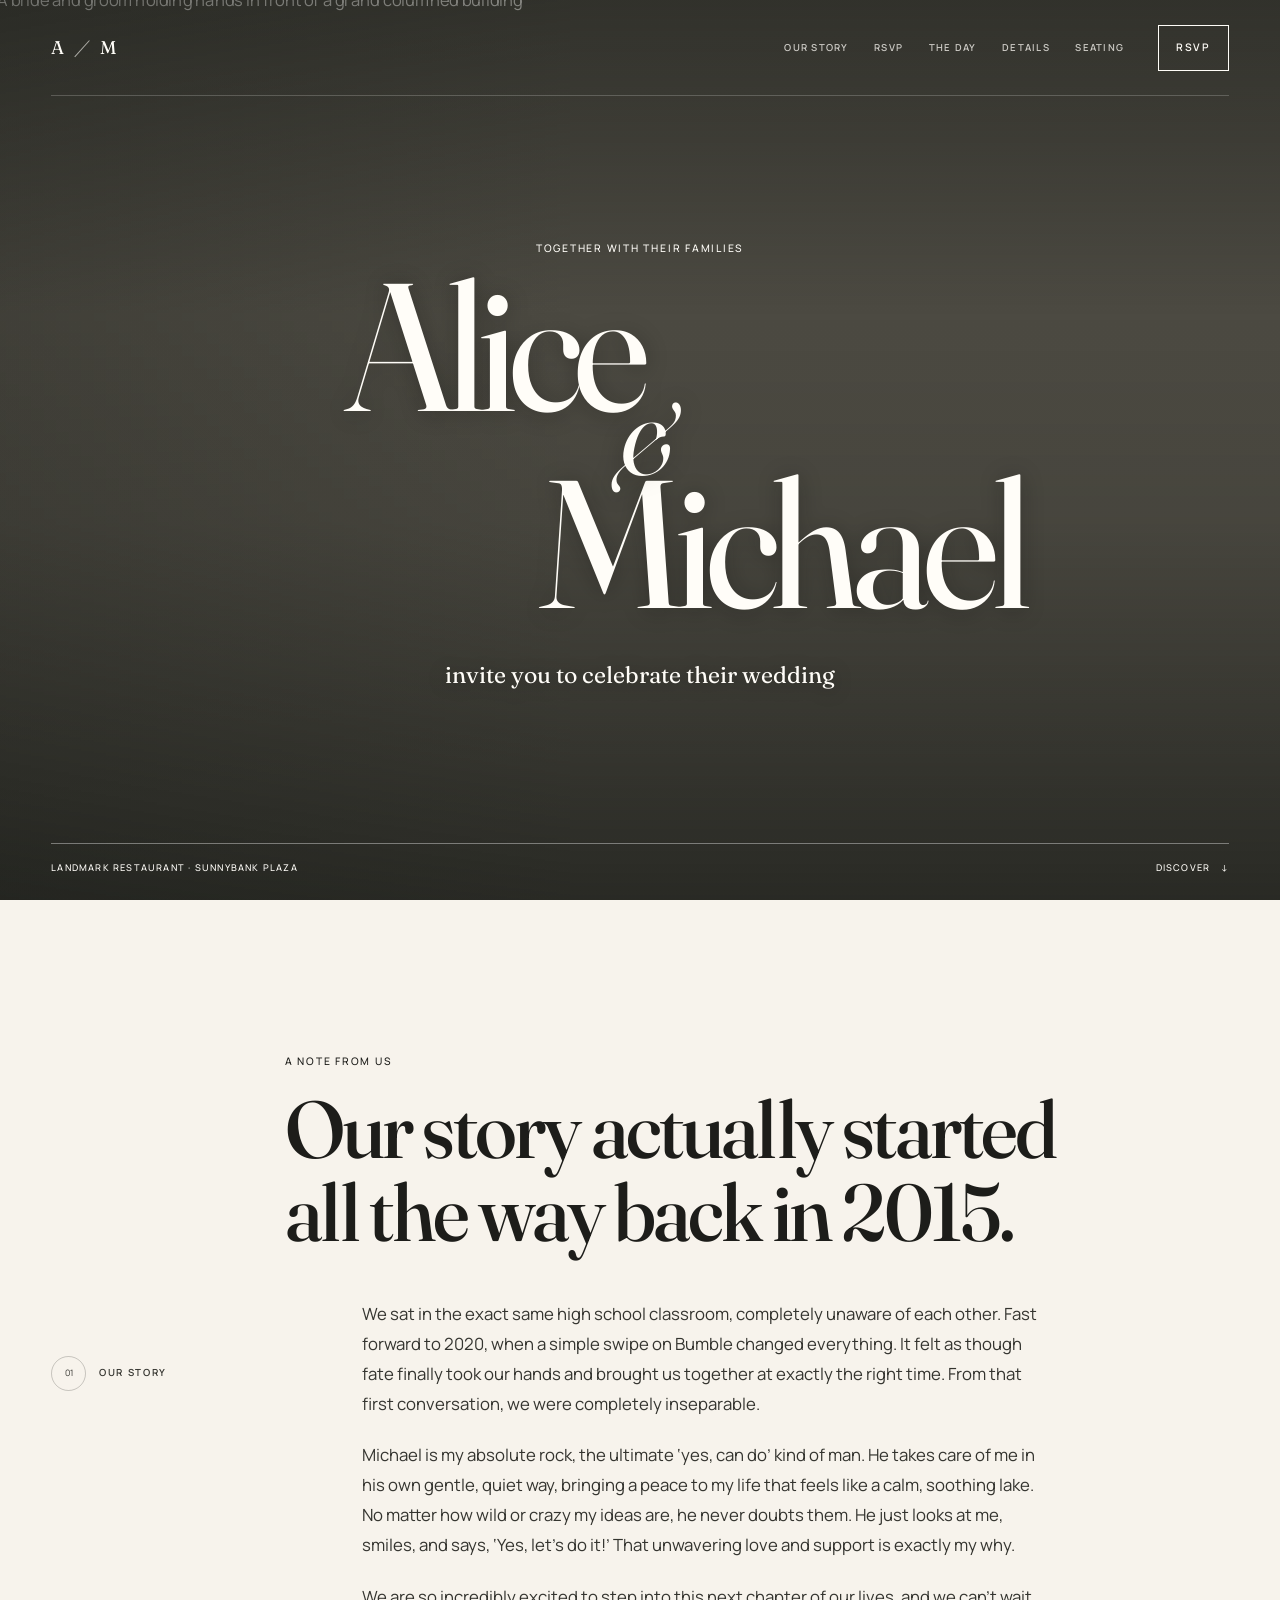
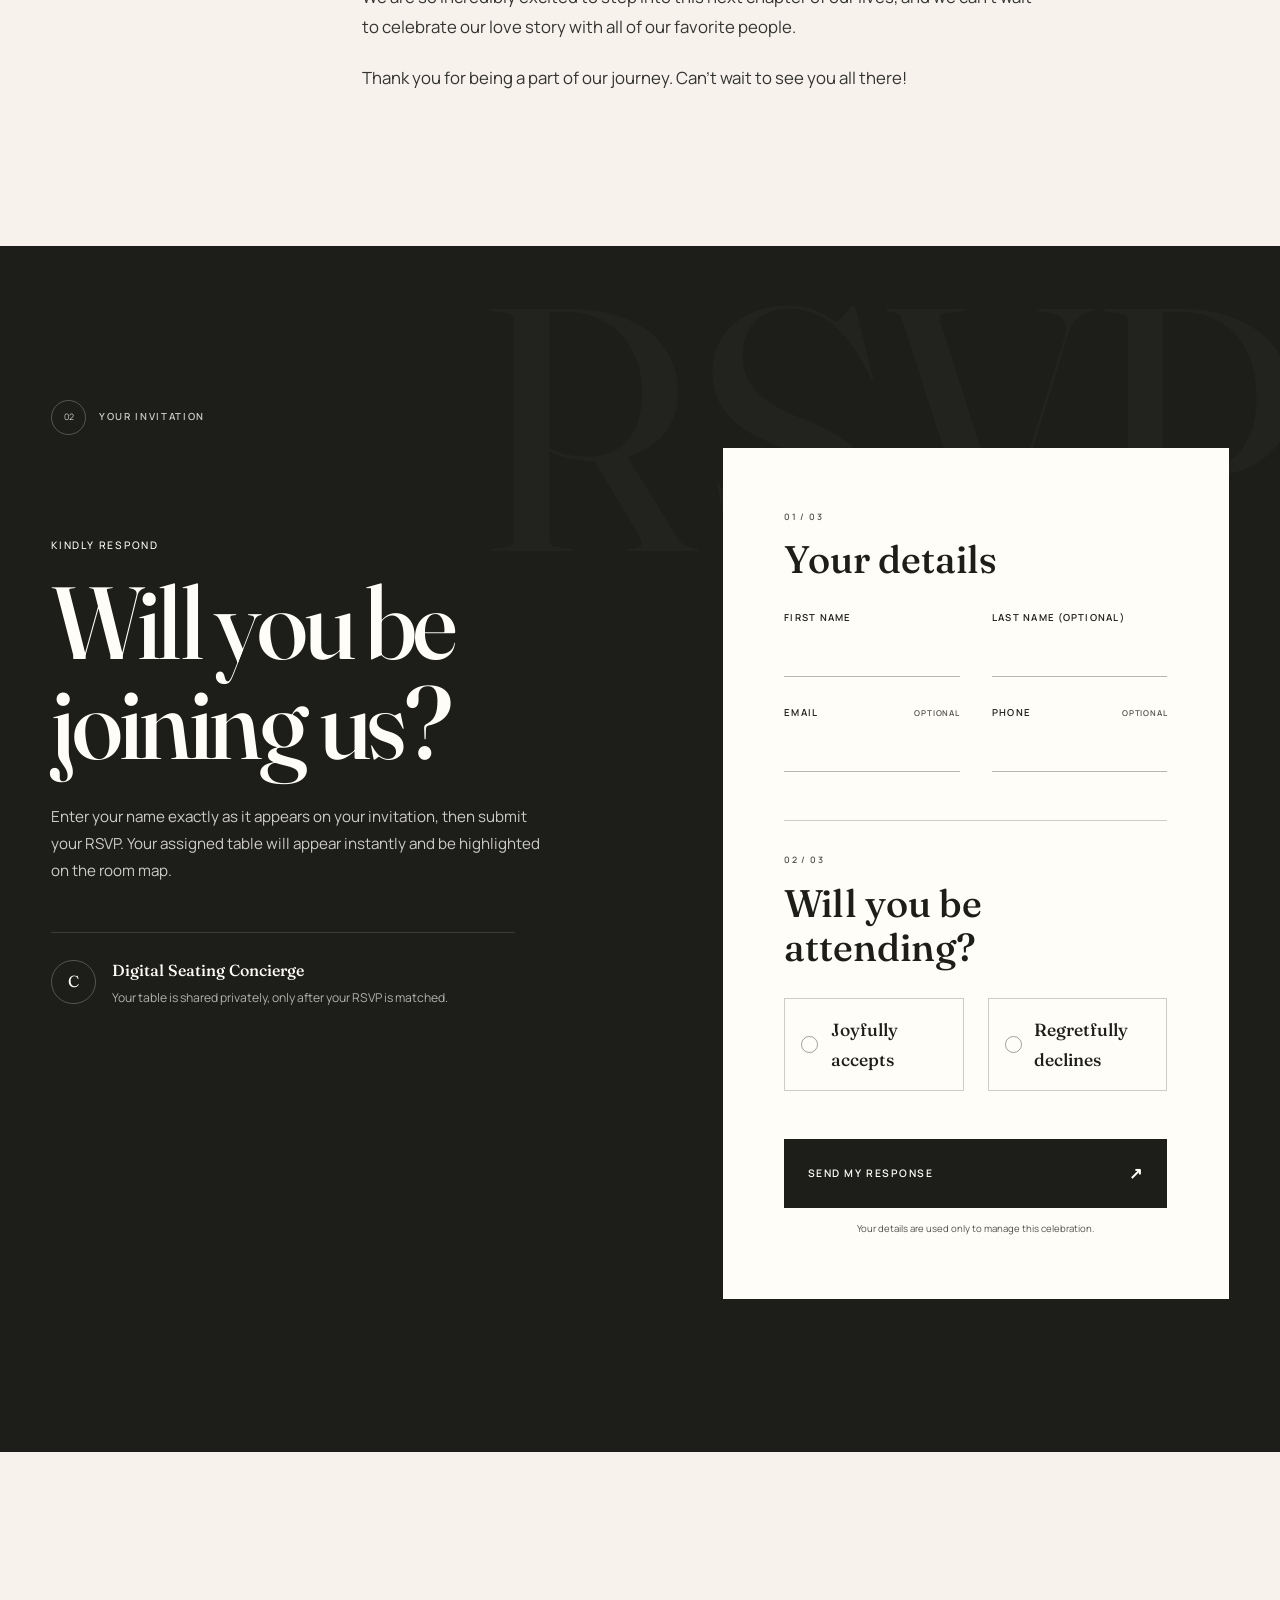
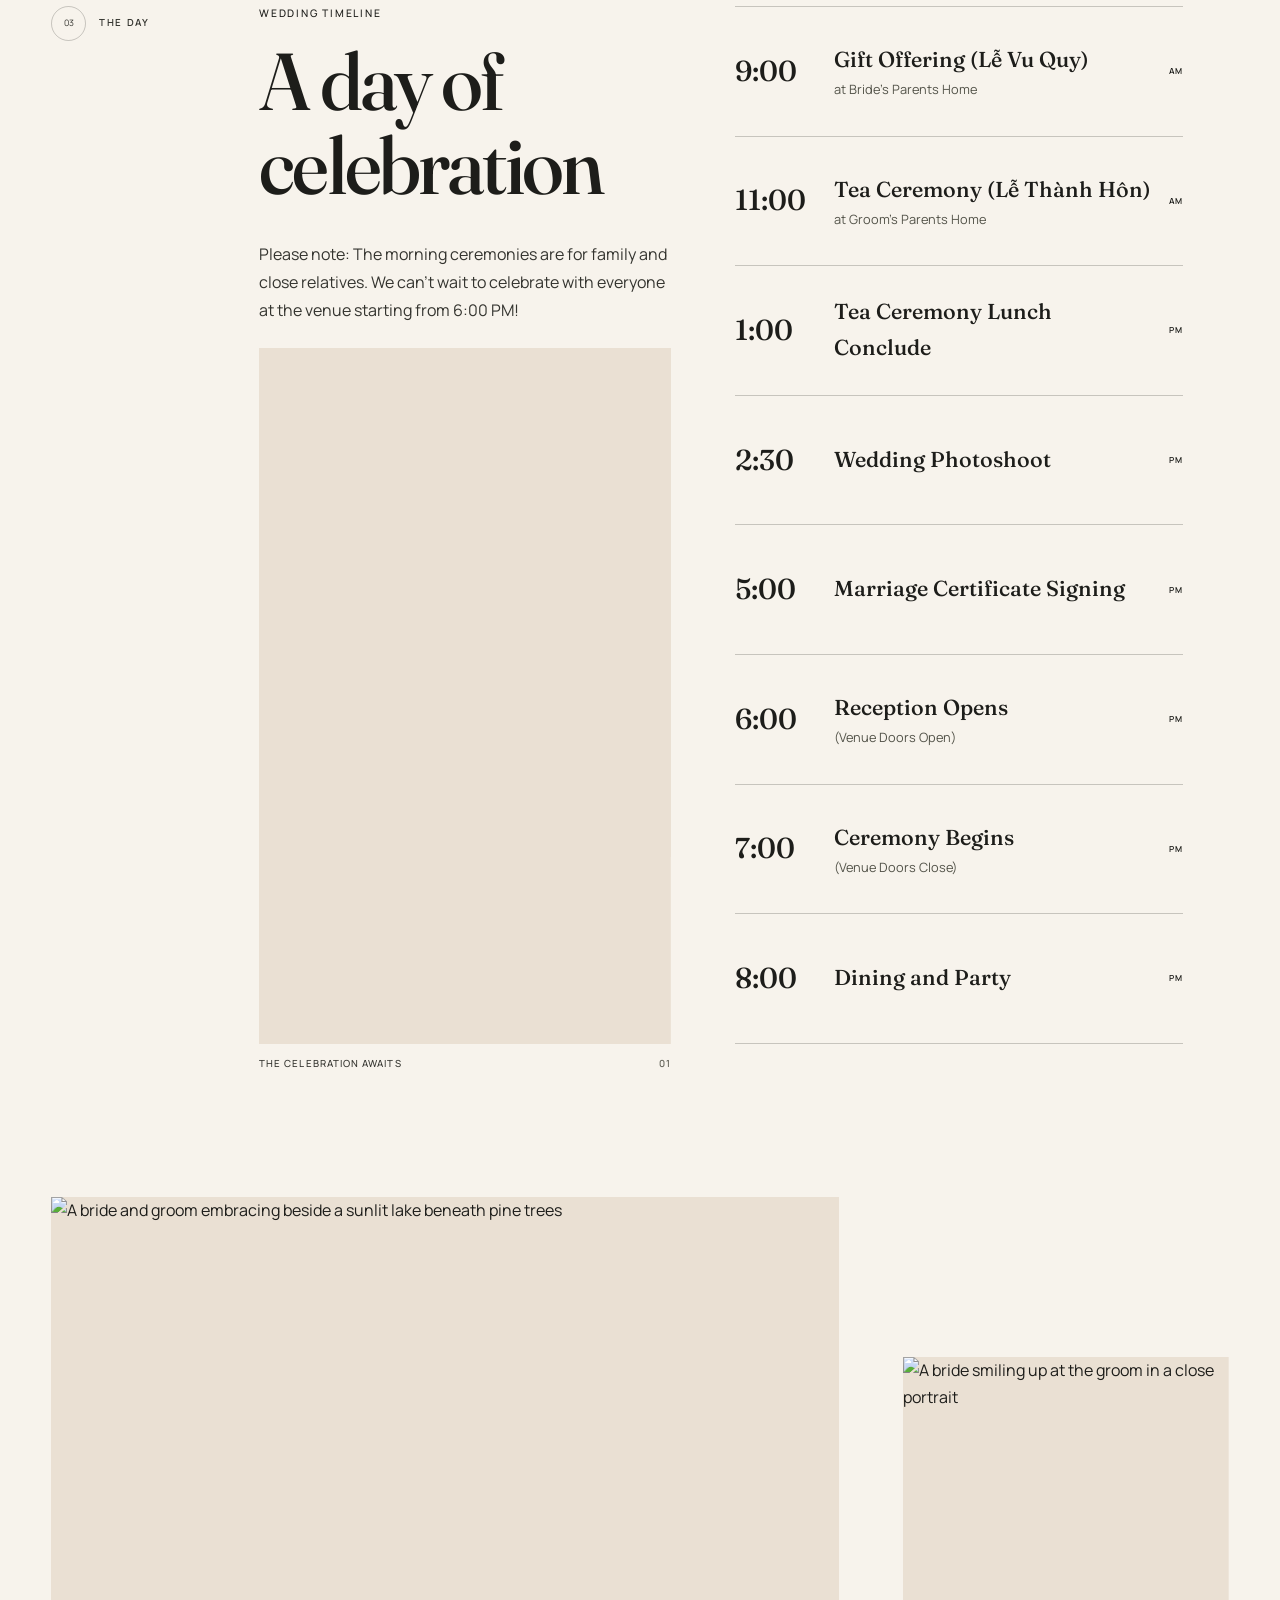
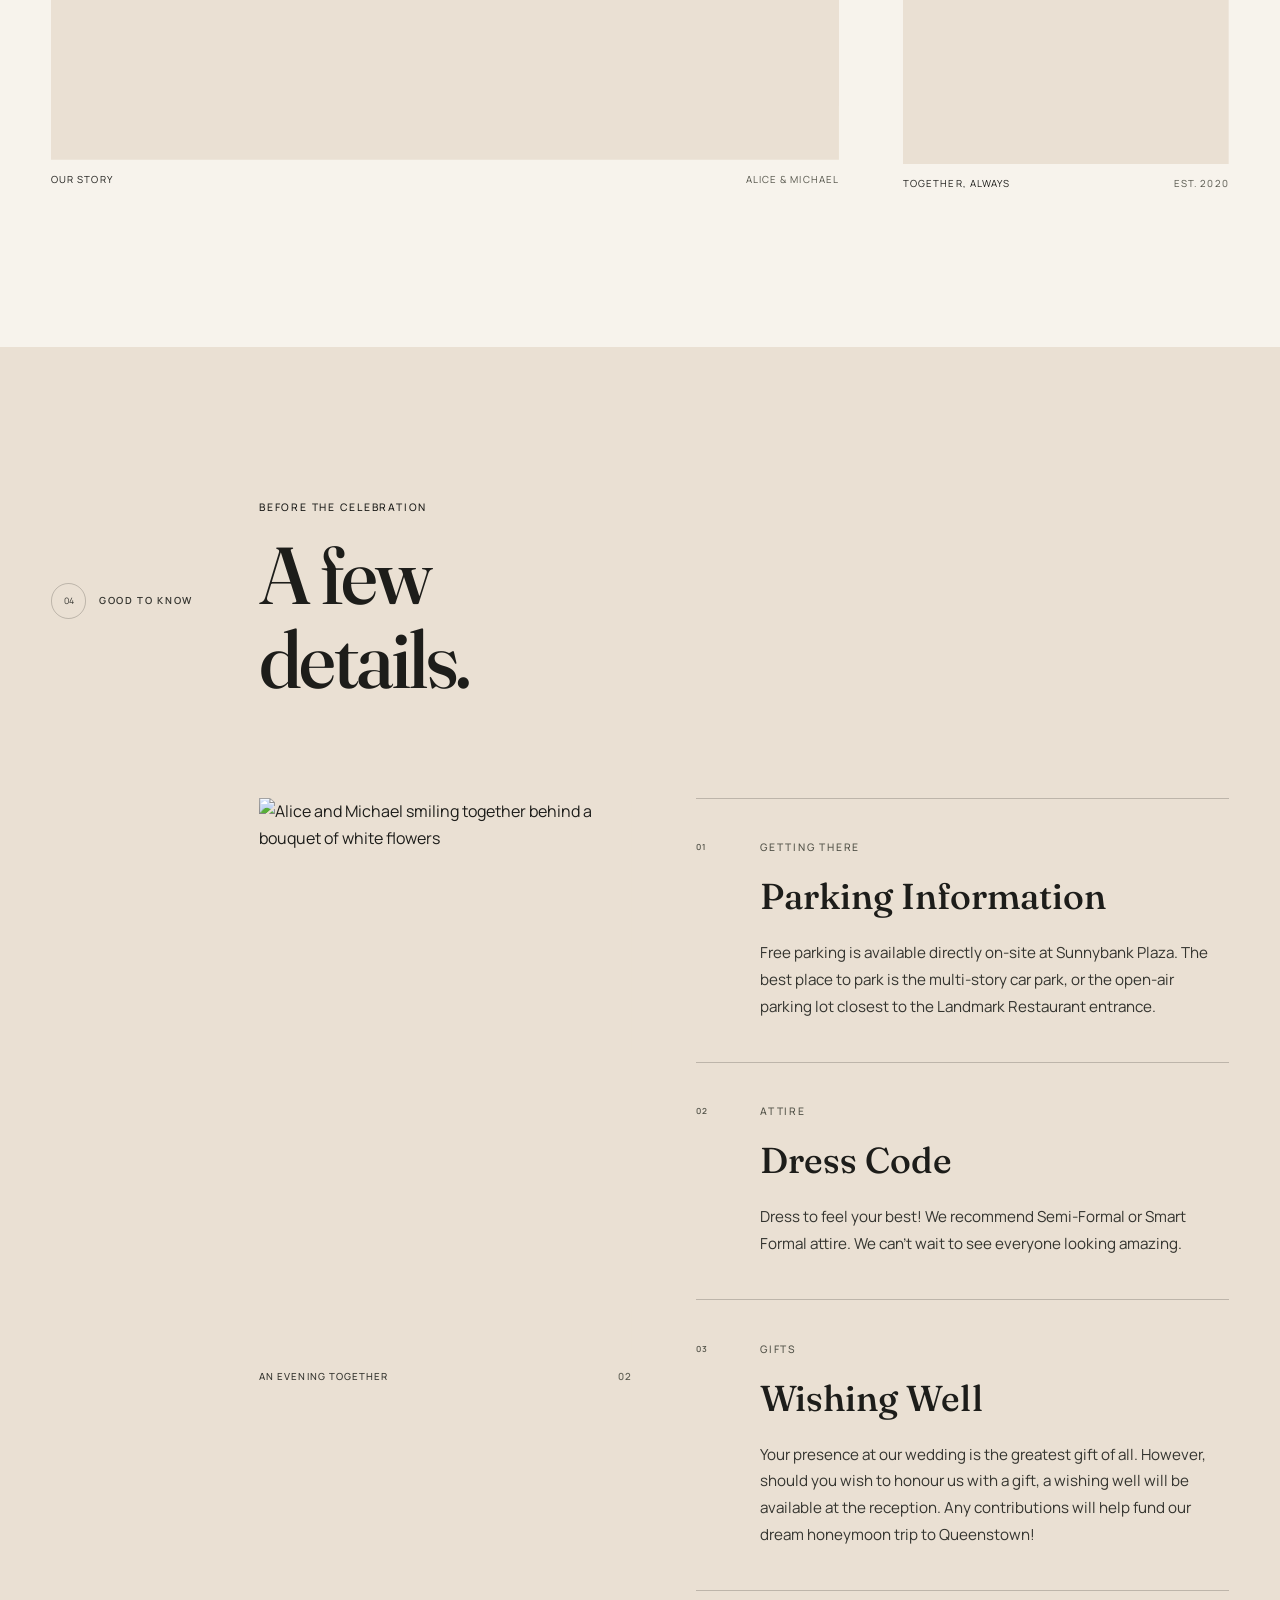
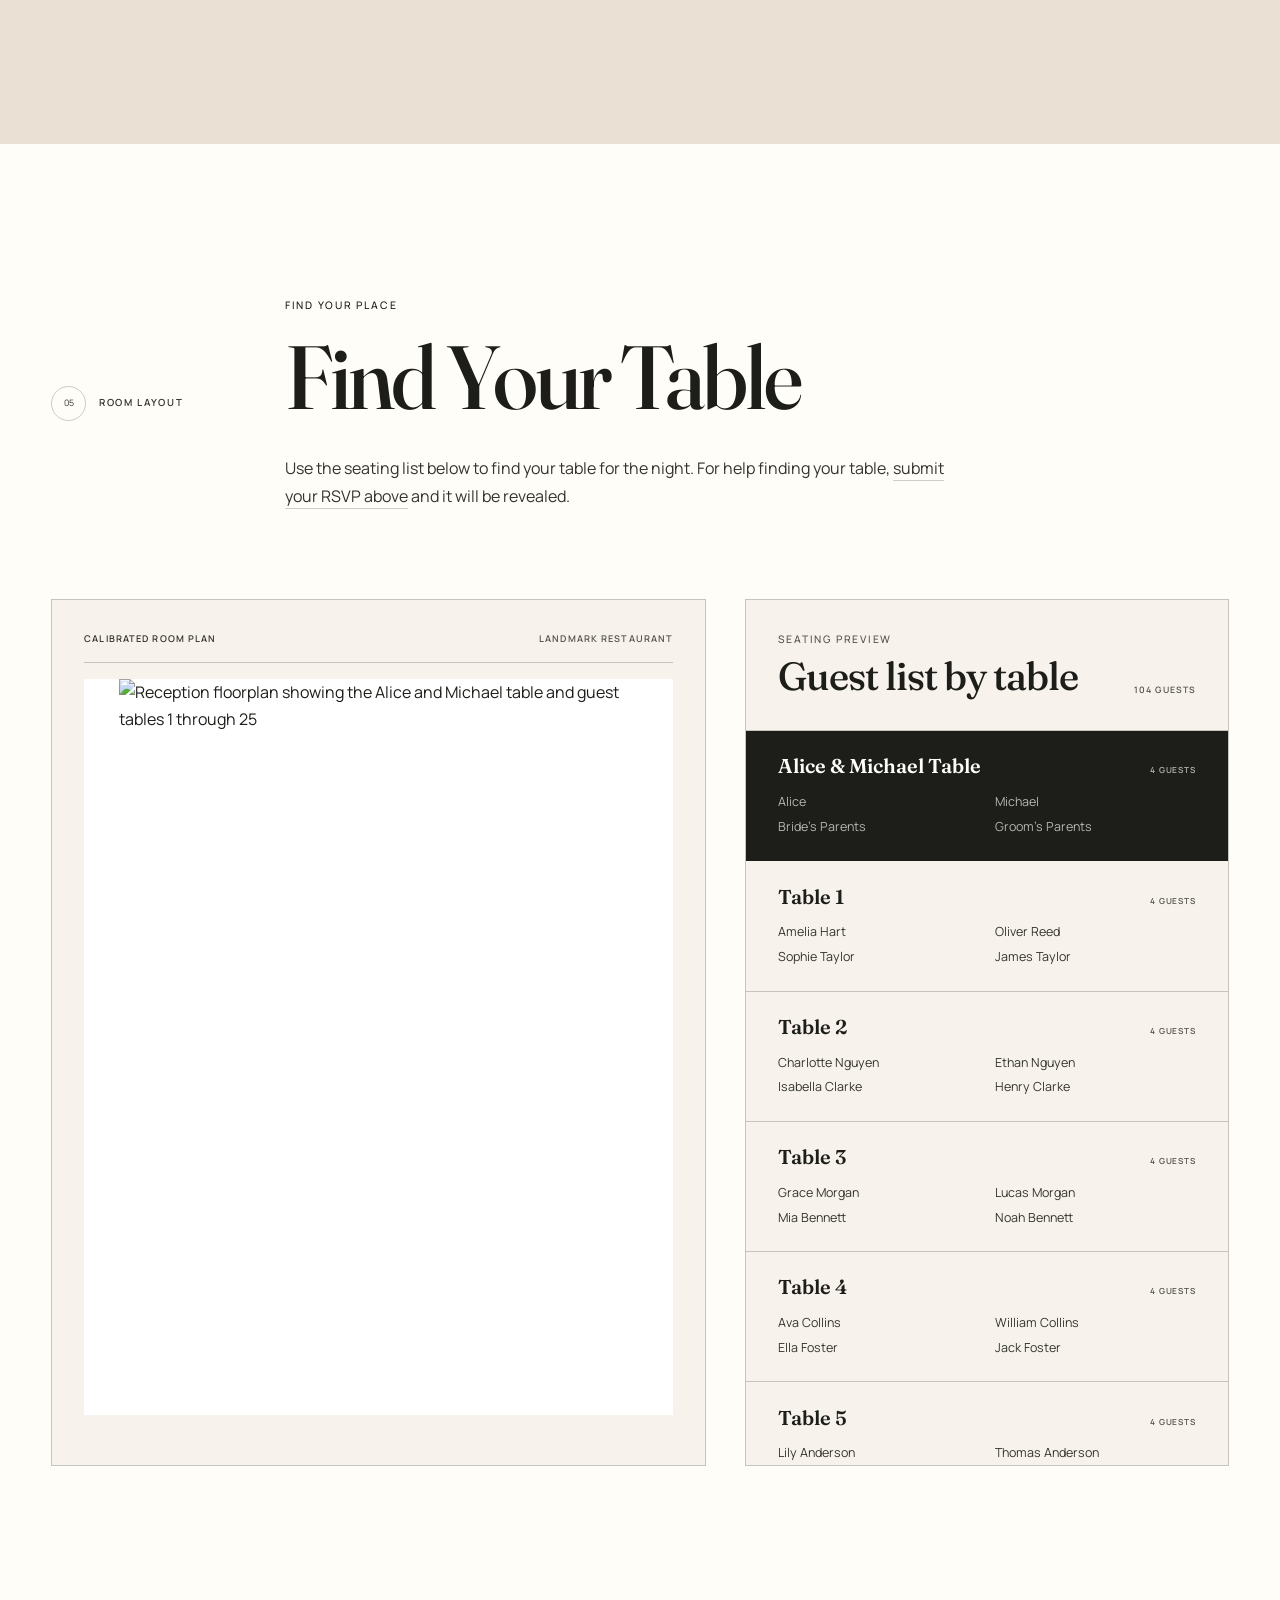
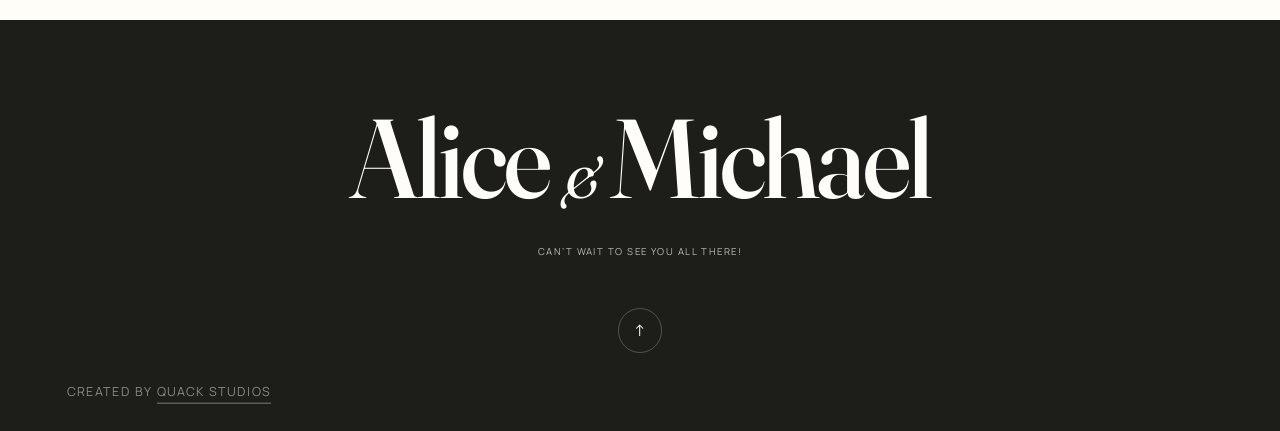
==== commit aef5f2c0: "updated floor plan" ====
--- a/index.html
+++ b/index.html
@@ -21,7 +21,7 @@
     fetchpriority="high"
   >
   <link rel="stylesheet" href="./assets/css/style.css">
-  <link rel="icon" type="image/x-icon" href="/favicon.png">
+  <link rel="icon" type="image/x-icon" href="./favicon.png">
   <script src="./assets/js/main.js" defer></script>
 </head>
 <body>
@@ -113,7 +113,7 @@
 
       <div class="rsvp-panel reveal">
         <form class="rsvp-form" data-rsvp-form novalidate>
-          <input type="hidden" name="weddingId" value="hart-brooks-2026">
+          <input type="hidden" name="weddingId" value="alice-and-michael-2026">
 
           <div class="form-step">
             <p class="form-step__number">01 / 03</p>
@@ -125,9 +125,8 @@
                 <small>Please enter your first name.</small>
               </label>
               <label class="field">
-                <span>Last name</span>
-                <input type="text" name="lastName" autocomplete="family-name" required>
-                <small>Please enter your last name.</small>
+                <span>Last name (optional)</span>
+                <input type="text" name="lastName" autocomplete="family-name">
               </label>
               <label class="field">
                 <span>Email <em>Optional</em></span>
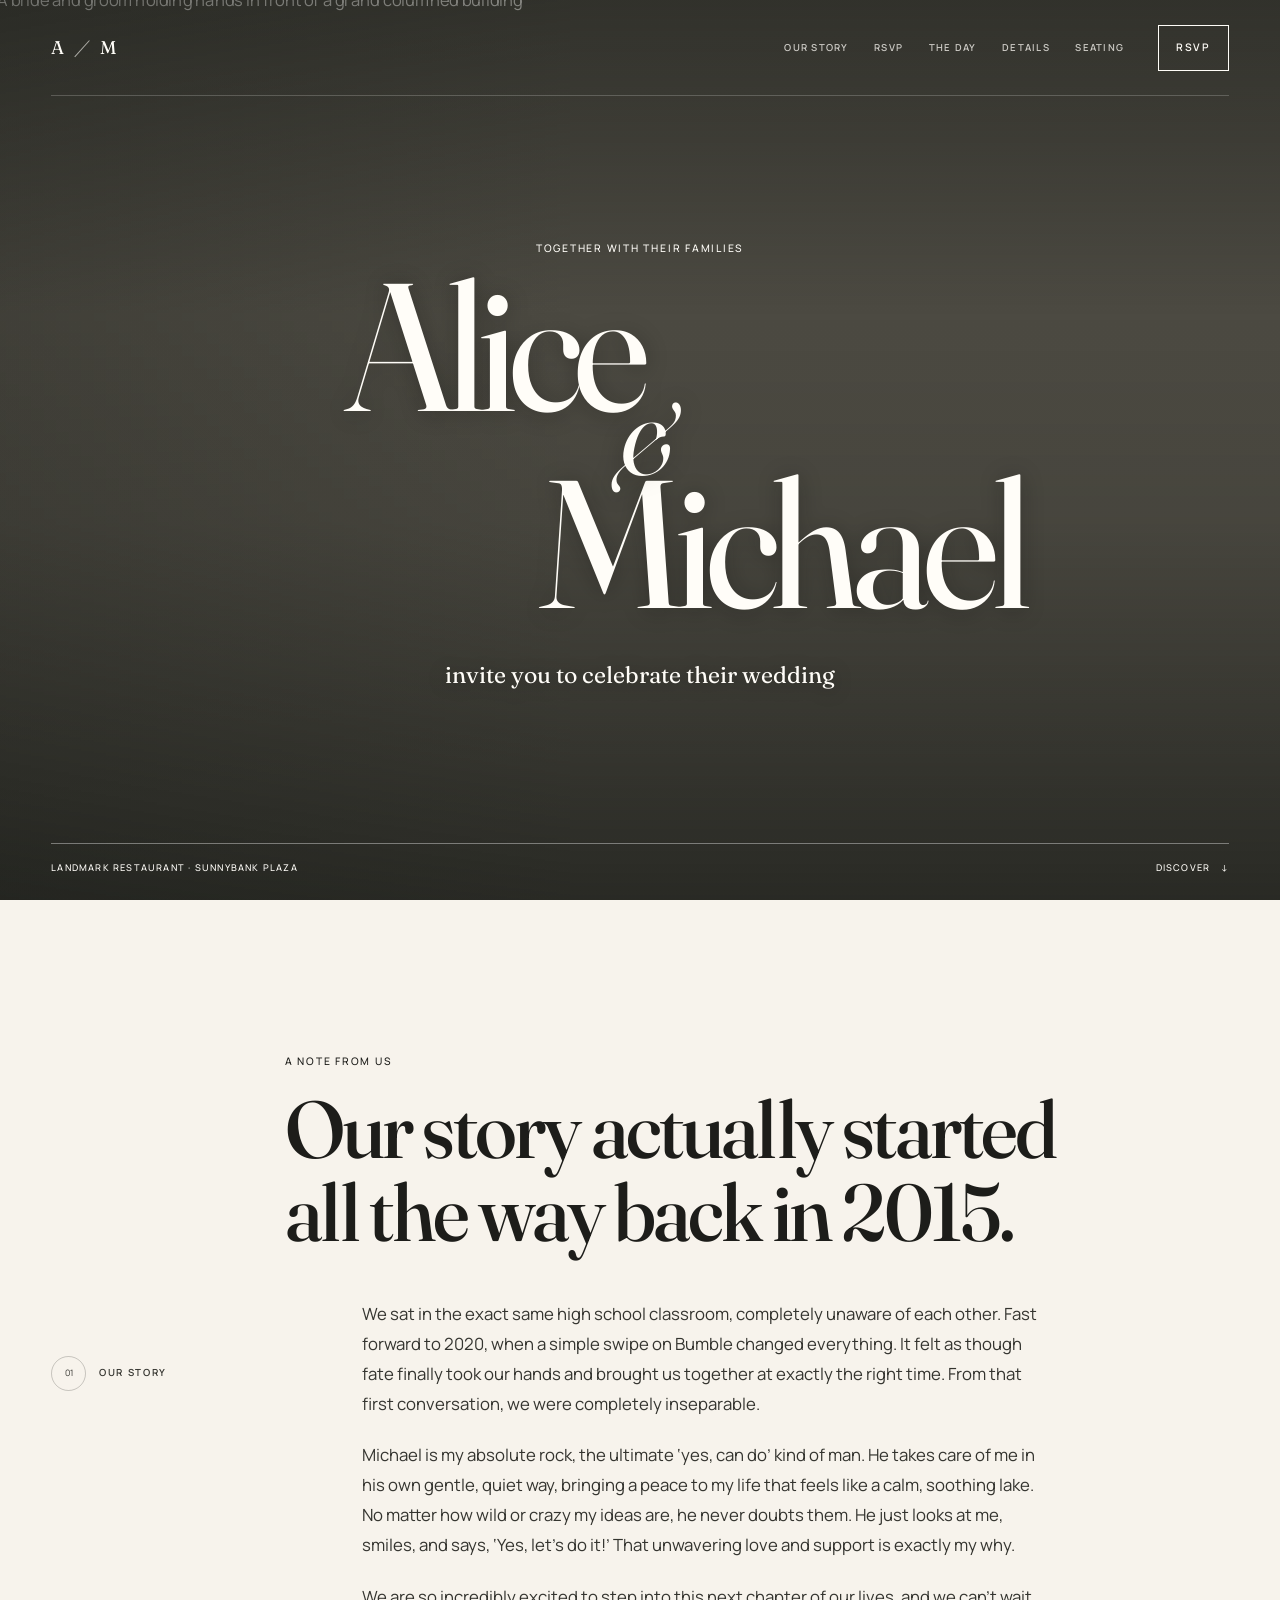
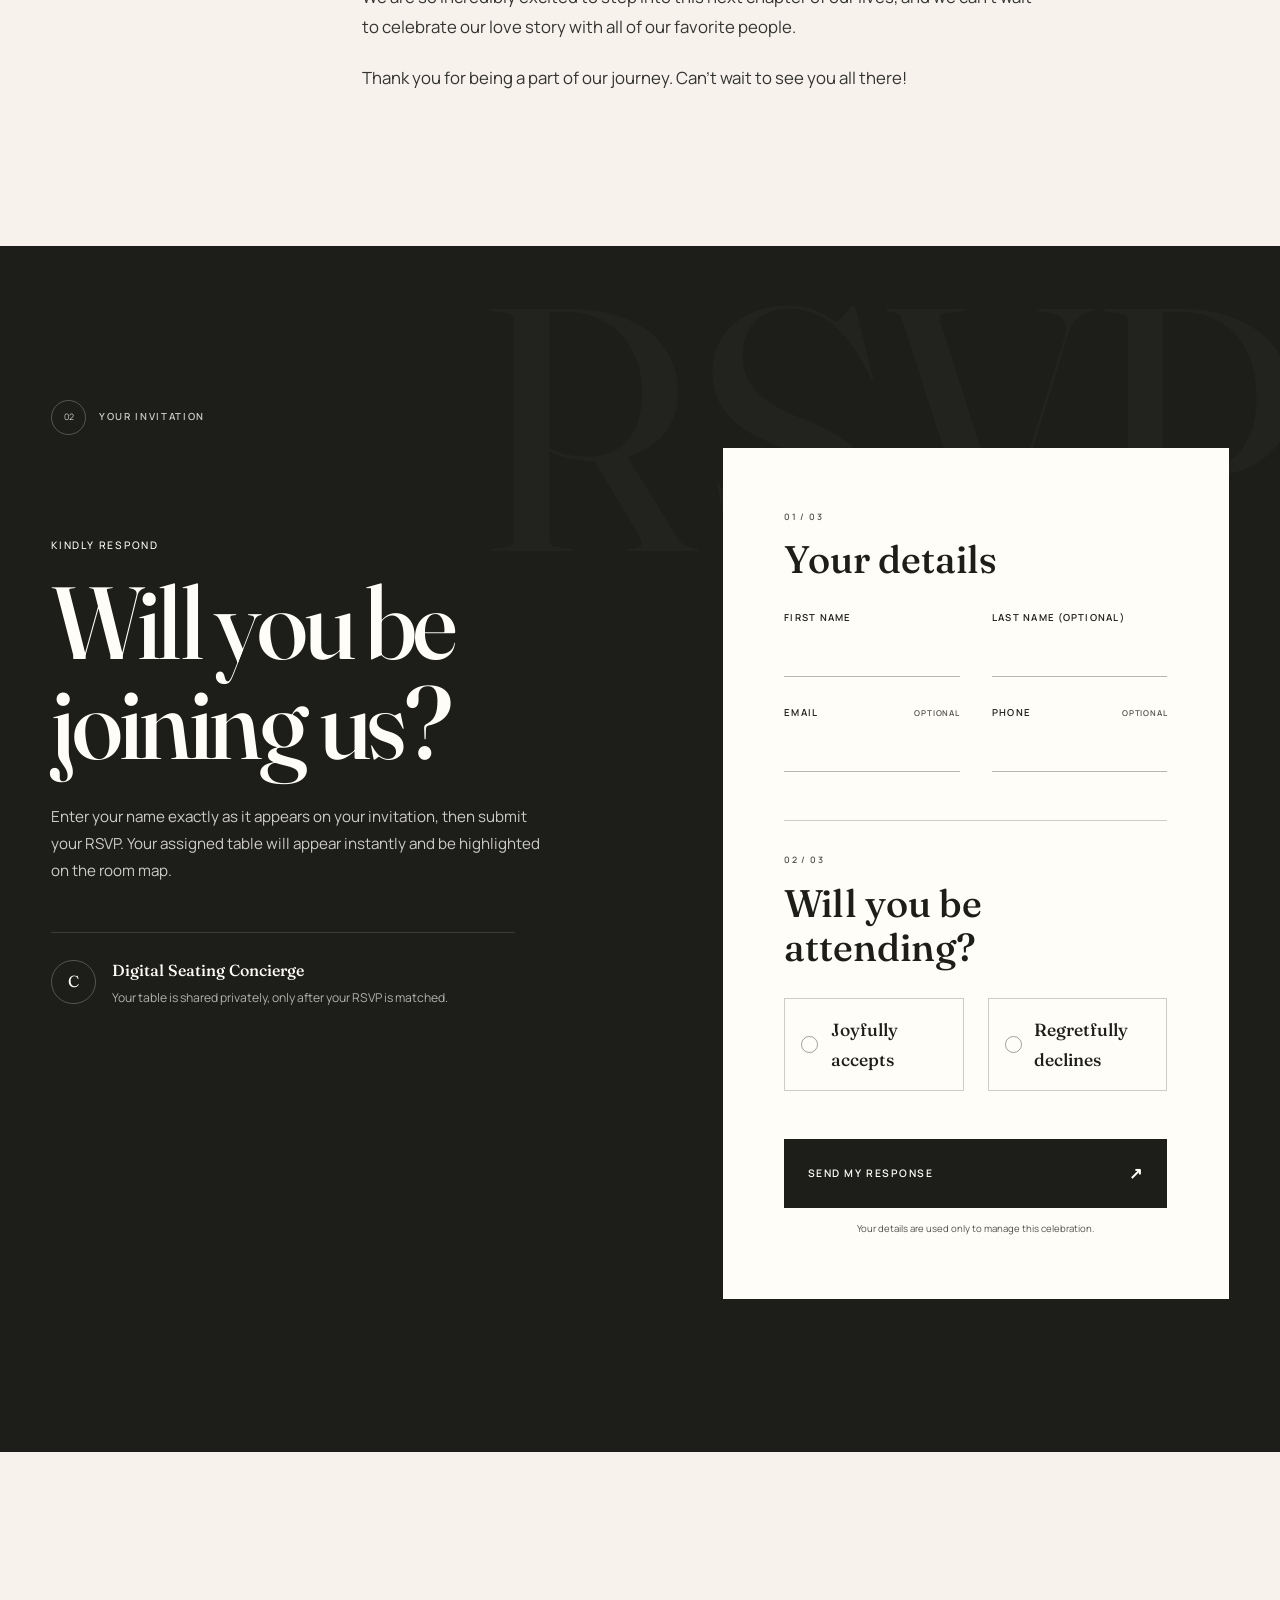
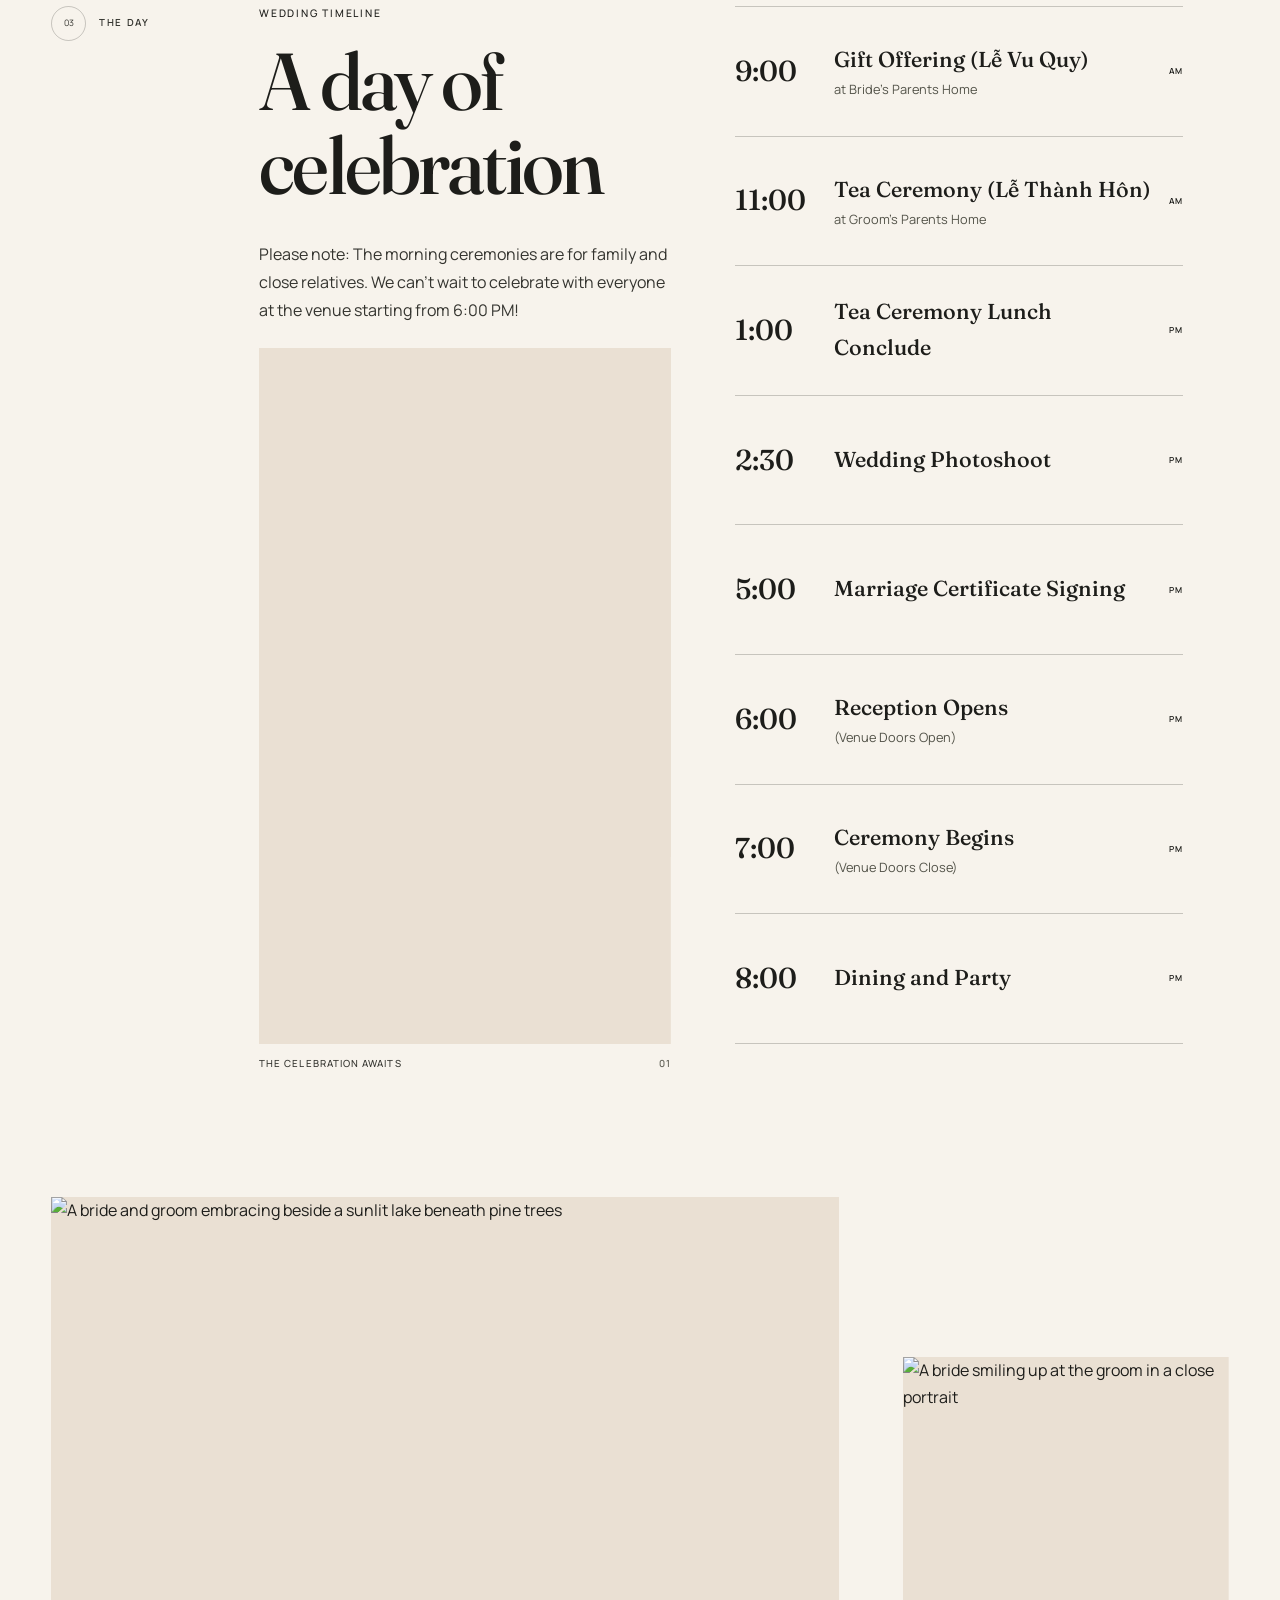
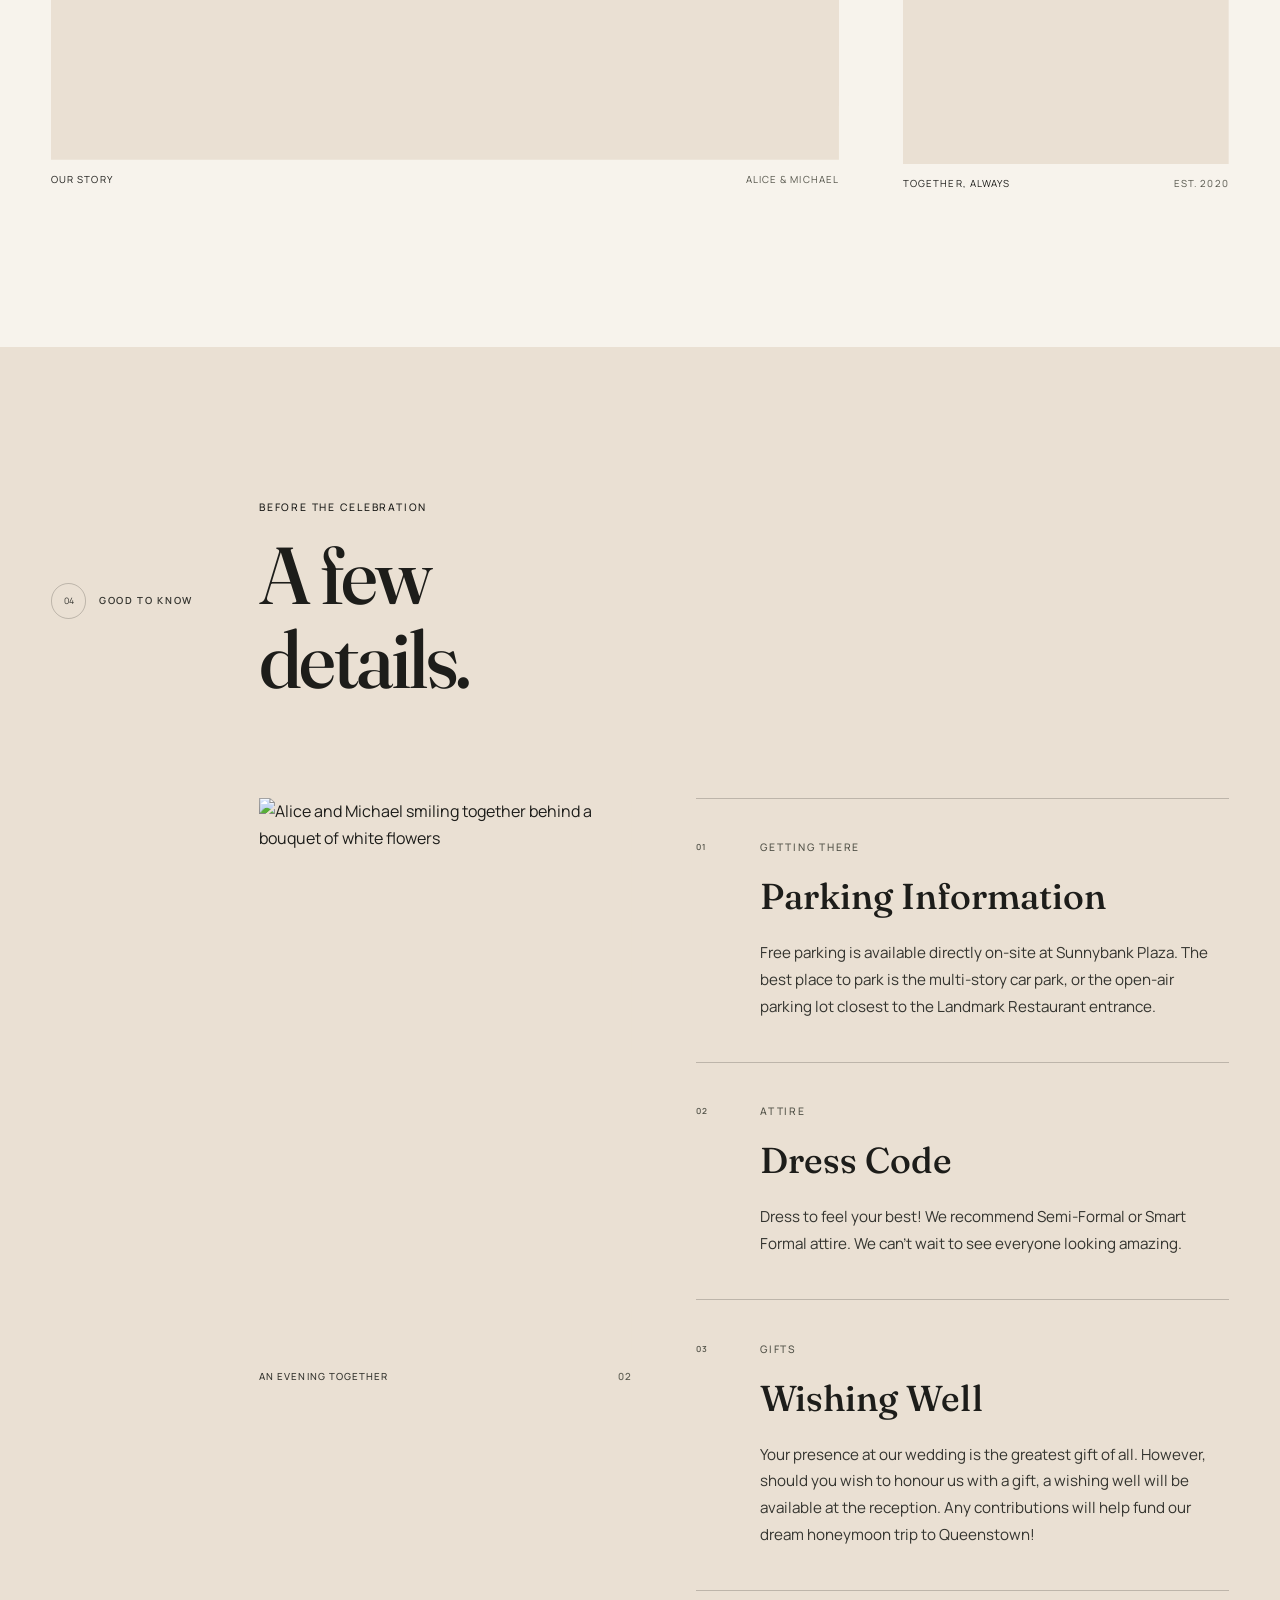
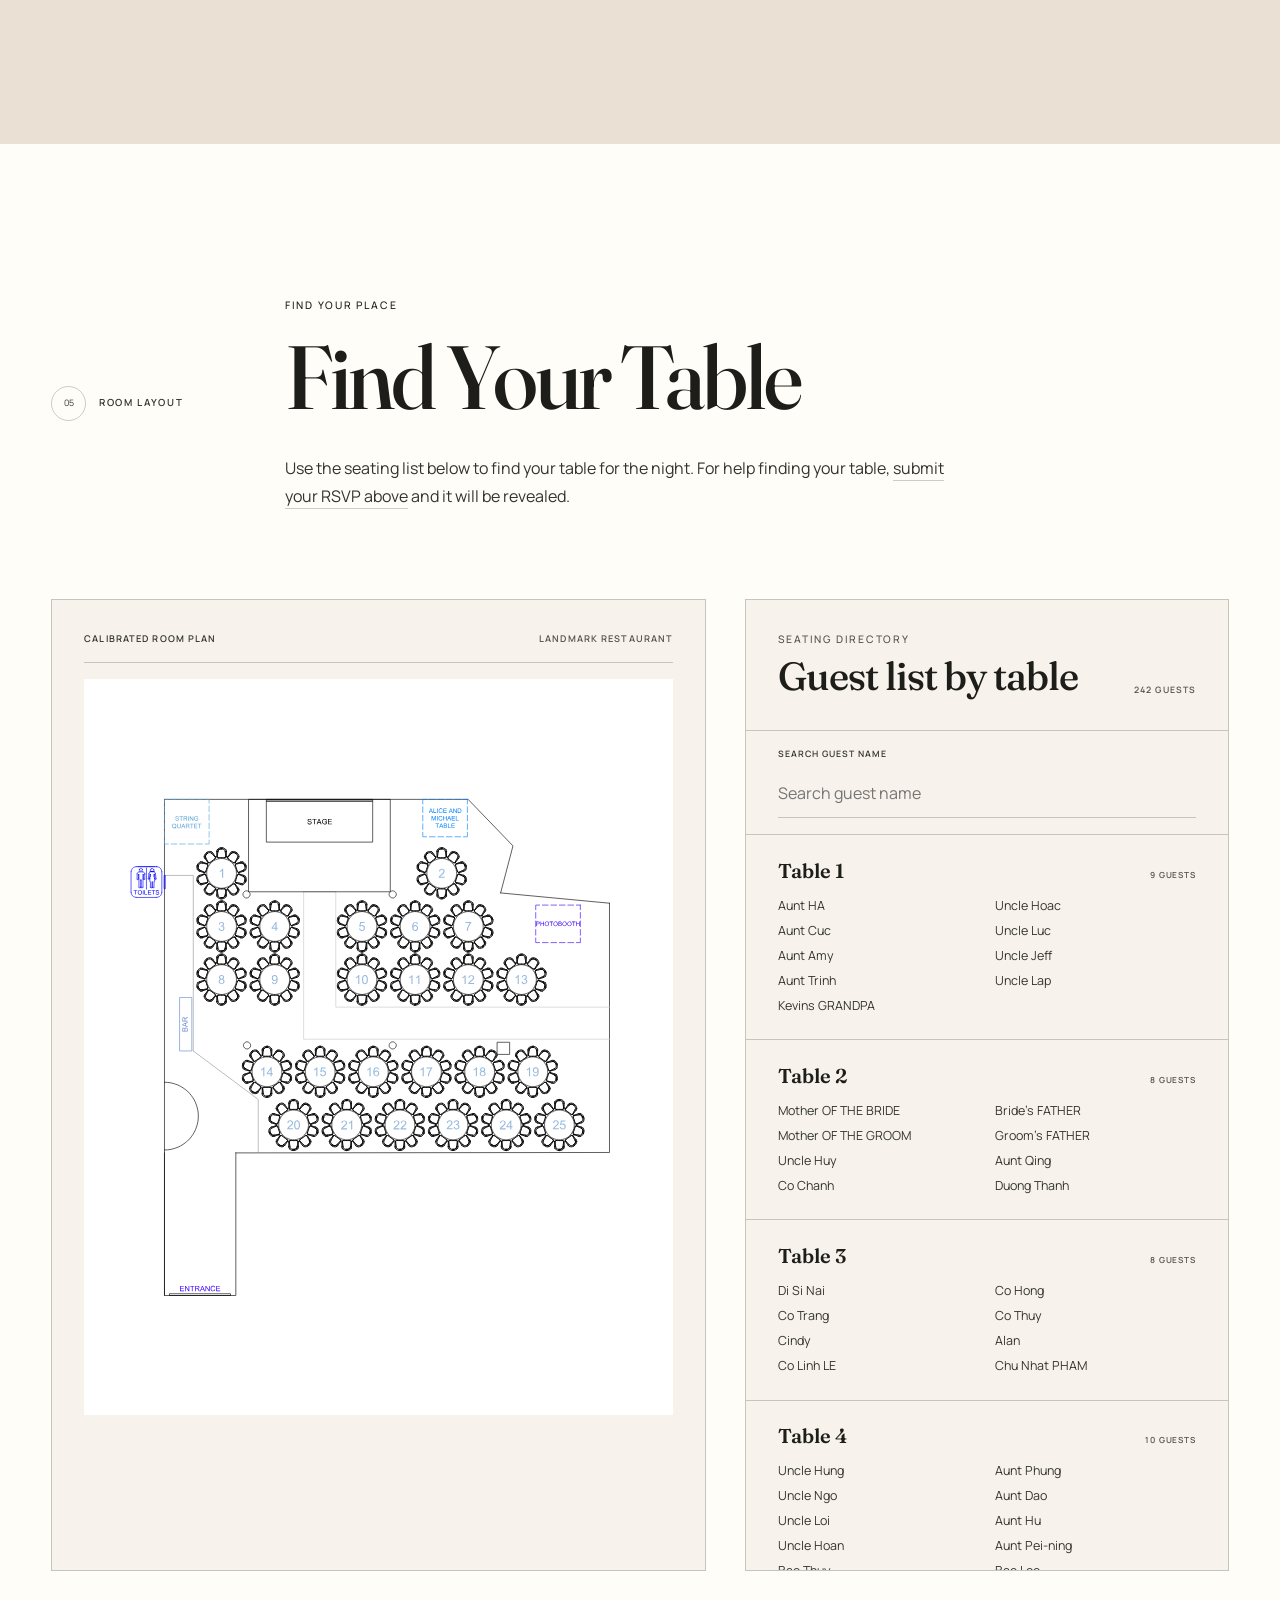
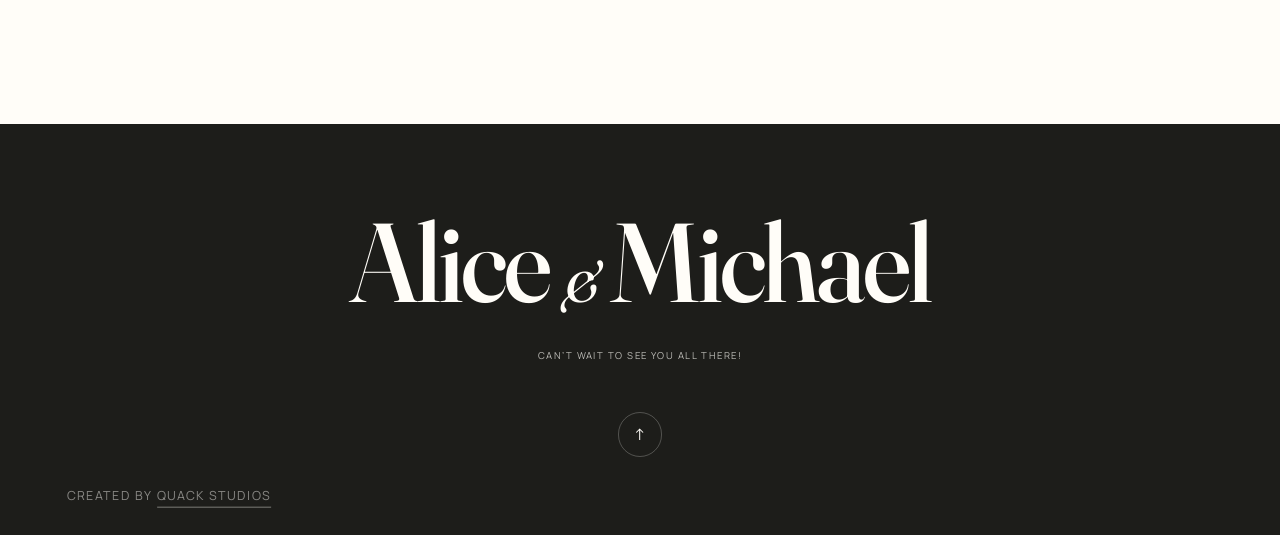
==== commit e2200e53: "seating list down the bottom" ====
--- a/index.html
+++ b/index.html
@@ -435,247 +435,24 @@
         <aside class="guest-list-panel reveal" aria-labelledby="guest-list-title">
           <div class="guest-list-panel__heading">
             <div>
-              <p class="eyebrow">Seating preview</p>
+              <p class="eyebrow">Seating directory</p>
               <h3 id="guest-list-title">Guest list by table</h3>
             </div>
-            <span>104 guests</span>
-          </div>
-          <div class="guest-list-panel__scroll" tabindex="0" aria-label="Sample guest list grouped by table">
-            <article class="guest-table-group guest-table-group--head">
-              <header><h4>Alice &amp; Michael Table</h4><span>4 guests</span></header>
-              <ul>
-                <li>Alice</li>
-                <li>Michael</li>
-                <li>Bride’s Parents</li>
-                <li>Groom’s Parents</li>
-              </ul>
-            </article>
-            <article class="guest-table-group">
-              <header><h4>Table 1</h4><span>4 guests</span></header>
-              <ul>
-                <li>Amelia Hart</li>
-                <li>Oliver Reed</li>
-                <li>Sophie Taylor</li>
-                <li>James Taylor</li>
-              </ul>
-            </article>
-            <article class="guest-table-group">
-              <header><h4>Table 2</h4><span>4 guests</span></header>
-              <ul>
-                <li>Charlotte Nguyen</li>
-                <li>Ethan Nguyen</li>
-                <li>Isabella Clarke</li>
-                <li>Henry Clarke</li>
-              </ul>
-            </article>
-            <article class="guest-table-group">
-              <header><h4>Table 3</h4><span>4 guests</span></header>
-              <ul>
-                <li>Grace Morgan</li>
-                <li>Lucas Morgan</li>
-                <li>Mia Bennett</li>
-                <li>Noah Bennett</li>
-              </ul>
-            </article>
-            <article class="guest-table-group">
-              <header><h4>Table 4</h4><span>4 guests</span></header>
-              <ul>
-                <li>Ava Collins</li>
-                <li>William Collins</li>
-                <li>Ella Foster</li>
-                <li>Jack Foster</li>
-              </ul>
-            </article>
-            <article class="guest-table-group">
-              <header><h4>Table 5</h4><span>4 guests</span></header>
-              <ul>
-                <li>Lily Anderson</li>
-                <li>Thomas Anderson</li>
-                <li>Ruby White</li>
-                <li>Samuel White</li>
-              </ul>
-            </article>
-            <article class="guest-table-group">
-              <header><h4>Table 6</h4><span>4 guests</span></header>
-              <ul>
-                <li>Olivia Martin</li>
-                <li>Daniel Martin</li>
-                <li>Chloe Wilson</li>
-                <li>Benjamin Wilson</li>
-              </ul>
-            </article>
-            <article class="guest-table-group">
-              <header><h4>Table 7</h4><span>4 guests</span></header>
-              <ul>
-                <li>Emily Harris</li>
-                <li>Jacob Harris</li>
-                <li>Zoe Turner</li>
-                <li>Matthew Turner</li>
-              </ul>
-            </article>
-            <article class="guest-table-group">
-              <header><h4>Table 8</h4><span>4 guests</span></header>
-              <ul>
-                <li>Hannah Lee</li>
-                <li>Isaac Lee</li>
-                <li>Sarah Walker</li>
-                <li>Liam Walker</li>
-              </ul>
-            </article>
-            <article class="guest-table-group">
-              <header><h4>Table 9</h4><span>4 guests</span></header>
-              <ul>
-                <li>Natalie King</li>
-                <li>Joshua King</li>
-                <li>Victoria Scott</li>
-                <li>Andrew Scott</li>
-              </ul>
-            </article>
-            <article class="guest-table-group">
-              <header><h4>Table 10</h4><span>4 guests</span></header>
-              <ul>
-                <li>Emma Brown</li>
-                <li>Noah Brown</li>
-                <li>Ella Roberts</li>
-                <li>Mason Roberts</li>
-              </ul>
-            </article>
-            <article class="guest-table-group">
-              <header><h4>Table 11</h4><span>4 guests</span></header>
-              <ul>
-                <li>Ava Thompson</li>
-                <li>Leo Thompson</li>
-                <li>Sophie Green</li>
-                <li>Oscar Green</li>
-              </ul>
-            </article>
-            <article class="guest-table-group">
-              <header><h4>Table 12</h4><span>4 guests</span></header>
-              <ul>
-                <li>Lily Carter</li>
-                <li>Henry Carter</li>
-                <li>Ruby Evans</li>
-                <li>Jack Evans</li>
-              </ul>
-            </article>
-            <article class="guest-table-group">
-              <header><h4>Table 13</h4><span>4 guests</span></header>
-              <ul>
-                <li>Mia Phillips</li>
-                <li>Lucas Phillips</li>
-                <li>Grace Edwards</li>
-                <li>Noah Edwards</li>
-              </ul>
-            </article>
-            <article class="guest-table-group">
-              <header><h4>Table 14</h4><span>4 guests</span></header>
-              <ul>
-                <li>Charlotte Hughes</li>
-                <li>Ethan Hughes</li>
-                <li>Isabella Cooper</li>
-                <li>Thomas Cooper</li>
-              </ul>
-            </article>
-            <article class="guest-table-group">
-              <header><h4>Table 15</h4><span>4 guests</span></header>
-              <ul>
-                <li>Amelia Richardson</li>
-                <li>Oliver Richardson</li>
-                <li>Emily Bailey</li>
-                <li>James Bailey</li>
-              </ul>
-            </article>
-            <article class="guest-table-group">
-              <header><h4>Table 16</h4><span>4 guests</span></header>
-              <ul>
-                <li>Sophia Kelly</li>
-                <li>Daniel Kelly</li>
-                <li>Chloe Murphy</li>
-                <li>Benjamin Murphy</li>
-              </ul>
-            </article>
-            <article class="guest-table-group">
-              <header><h4>Table 17</h4><span>4 guests</span></header>
-              <ul>
-                <li>Olivia Peterson</li>
-                <li>Jacob Peterson</li>
-                <li>Zoe Bennett</li>
-                <li>Matthew Bennett</li>
-              </ul>
-            </article>
-            <article class="guest-table-group">
-              <header><h4>Table 18</h4><span>4 guests</span></header>
-              <ul>
-                <li>Hannah Campbell</li>
-                <li>Isaac Campbell</li>
-                <li>Sarah Mitchell</li>
-                <li>Liam Mitchell</li>
-              </ul>
-            </article>
-            <article class="guest-table-group">
-              <header><h4>Table 19</h4><span>4 guests</span></header>
-              <ul>
-                <li>Natalie Parker</li>
-                <li>Joshua Parker</li>
-                <li>Victoria Young</li>
-                <li>Andrew Young</li>
-              </ul>
-            </article>
-            <article class="guest-table-group">
-              <header><h4>Table 20</h4><span>4 guests</span></header>
-              <ul>
-                <li>Emma Hall</li>
-                <li>Noah Hall</li>
-                <li>Ella Adams</li>
-                <li>Mason Adams</li>
-              </ul>
-            </article>
-            <article class="guest-table-group">
-              <header><h4>Table 21</h4><span>4 guests</span></header>
-              <ul>
-                <li>Ava Nelson</li>
-                <li>Leo Nelson</li>
-                <li>Sophie Hill</li>
-                <li>Oscar Hill</li>
-              </ul>
-            </article>
-            <article class="guest-table-group">
-              <header><h4>Table 22</h4><span>4 guests</span></header>
-              <ul>
-                <li>Lily Wright</li>
-                <li>Henry Wright</li>
-                <li>Ruby Baker</li>
-                <li>Jack Baker</li>
-              </ul>
-            </article>
-            <article class="guest-table-group">
-              <header><h4>Table 23</h4><span>4 guests</span></header>
-              <ul>
-                <li>Mia Allen</li>
-                <li>Lucas Allen</li>
-                <li>Grace Moore</li>
-                <li>Noah Moore</li>
-              </ul>
-            </article>
-            <article class="guest-table-group">
-              <header><h4>Table 24</h4><span>4 guests</span></header>
-              <ul>
-                <li>Charlotte Ward</li>
-                <li>Ethan Ward</li>
-                <li>Isabella Cox</li>
-                <li>Thomas Cox</li>
-              </ul>
-            </article>
-            <article class="guest-table-group">
-              <header><h4>Table 25</h4><span>4 guests</span></header>
-              <ul>
-                <li>Amelia Gray</li>
-                <li>Oliver Gray</li>
-                <li>Emily Price</li>
-                <li>James Price</li>
-              </ul>
-            </article>
-          </div>
+            <span data-guest-total hidden></span>
+          </div>
+          <div class="guest-list-search">
+            <label for="guest-list-search">Search guest name</label>
+            <input
+              type="search"
+              id="guest-list-search"
+              placeholder="Search guest name"
+              autocomplete="off"
+              data-guest-search
+              disabled
+            >
+          </div>
+          <p class="guest-list-panel__status" data-guest-list-status role="status" aria-live="polite">Loading guest seating…</p>
+          <div class="guest-list-panel__scroll" data-guest-list tabindex="0" aria-label="Guest list grouped by table"></div>
         </aside>
       </div>
     </section>
--- a/assets/css/style.css
+++ b/assets/css/style.css
@@ -1728,6 +1728,50 @@
   text-transform: uppercase;
 }
 
+.guest-list-search {
+  padding: 1rem clamp(1.35rem, 3vw, 2rem);
+  border-bottom: 1px solid var(--line);
+}
+
+.guest-list-search label {
+  display: block;
+  margin-bottom: 0.45rem;
+  color: var(--ink-soft);
+  font-size: 0.55rem;
+  font-weight: 600;
+  letter-spacing: 0.12em;
+  text-transform: uppercase;
+}
+
+.guest-list-search input {
+  width: 100%;
+  min-width: 0;
+  padding: 0.65rem 0;
+  border: 0;
+  border-bottom: 1px solid var(--line);
+  border-radius: 0;
+  outline: 0;
+  background: transparent;
+  color: var(--ink);
+  font: inherit;
+}
+
+.guest-list-search input:focus {
+  border-bottom-color: var(--olive);
+}
+
+.guest-list-search input:disabled {
+  opacity: 0.55;
+}
+
+.guest-list-panel__status {
+  margin: 0;
+  padding: 1.4rem clamp(1.35rem, 3vw, 2rem);
+  color: var(--ink-soft);
+  font-size: 0.82rem;
+  line-height: 1.6;
+}
+
 .guest-list-panel__scroll {
   max-height: 36rem;
   overflow-y: auto;
@@ -1757,6 +1801,18 @@
 .guest-table-group {
   padding: 1.4rem clamp(1.35rem, 3vw, 2rem) 1.5rem;
   border-bottom: 1px solid var(--line);
+  outline: 0;
+  transition: background-color 180ms ease;
+}
+
+.guest-table-group:hover,
+.guest-table-group:focus-visible,
+.guest-table-group[aria-pressed="true"] {
+  background: rgba(83, 83, 73, 0.07);
+}
+
+.guest-table-group:focus-visible {
+  box-shadow: inset 3px 0 0 var(--olive);
 }
 
 .guest-table-group:last-child {
@@ -1799,14 +1855,11 @@
   list-style: none;
 }
 
-.guest-table-group--head {
-  background: var(--ink);
-  color: var(--chalk);
-}
-
-.guest-table-group--head header span,
-.guest-table-group--head ul {
-  color: rgba(255, 253, 248, 0.68);
+.floorplan-panel__map .public-seating-svg {
+  display: block;
+  width: 100%;
+  max-width: 100%;
+  height: auto;
 }
 
 .contact {
@@ -2327,6 +2380,11 @@
     object-fit: contain;
   }
 
+  .floorplan-panel__map .public-seating-svg {
+    width: auto;
+    height: 100%;
+  }
+
   .guest-list-panel__scroll {
     max-height: 45.9rem;
   }
@@ -2339,6 +2397,13 @@
 
   .site-menu::after {
     display: none;
+  }
+}
+
+@media (max-width: 61.99rem) {
+  .guest-list-panel__scroll {
+    max-height: none;
+    overflow-y: visible;
   }
 }
 
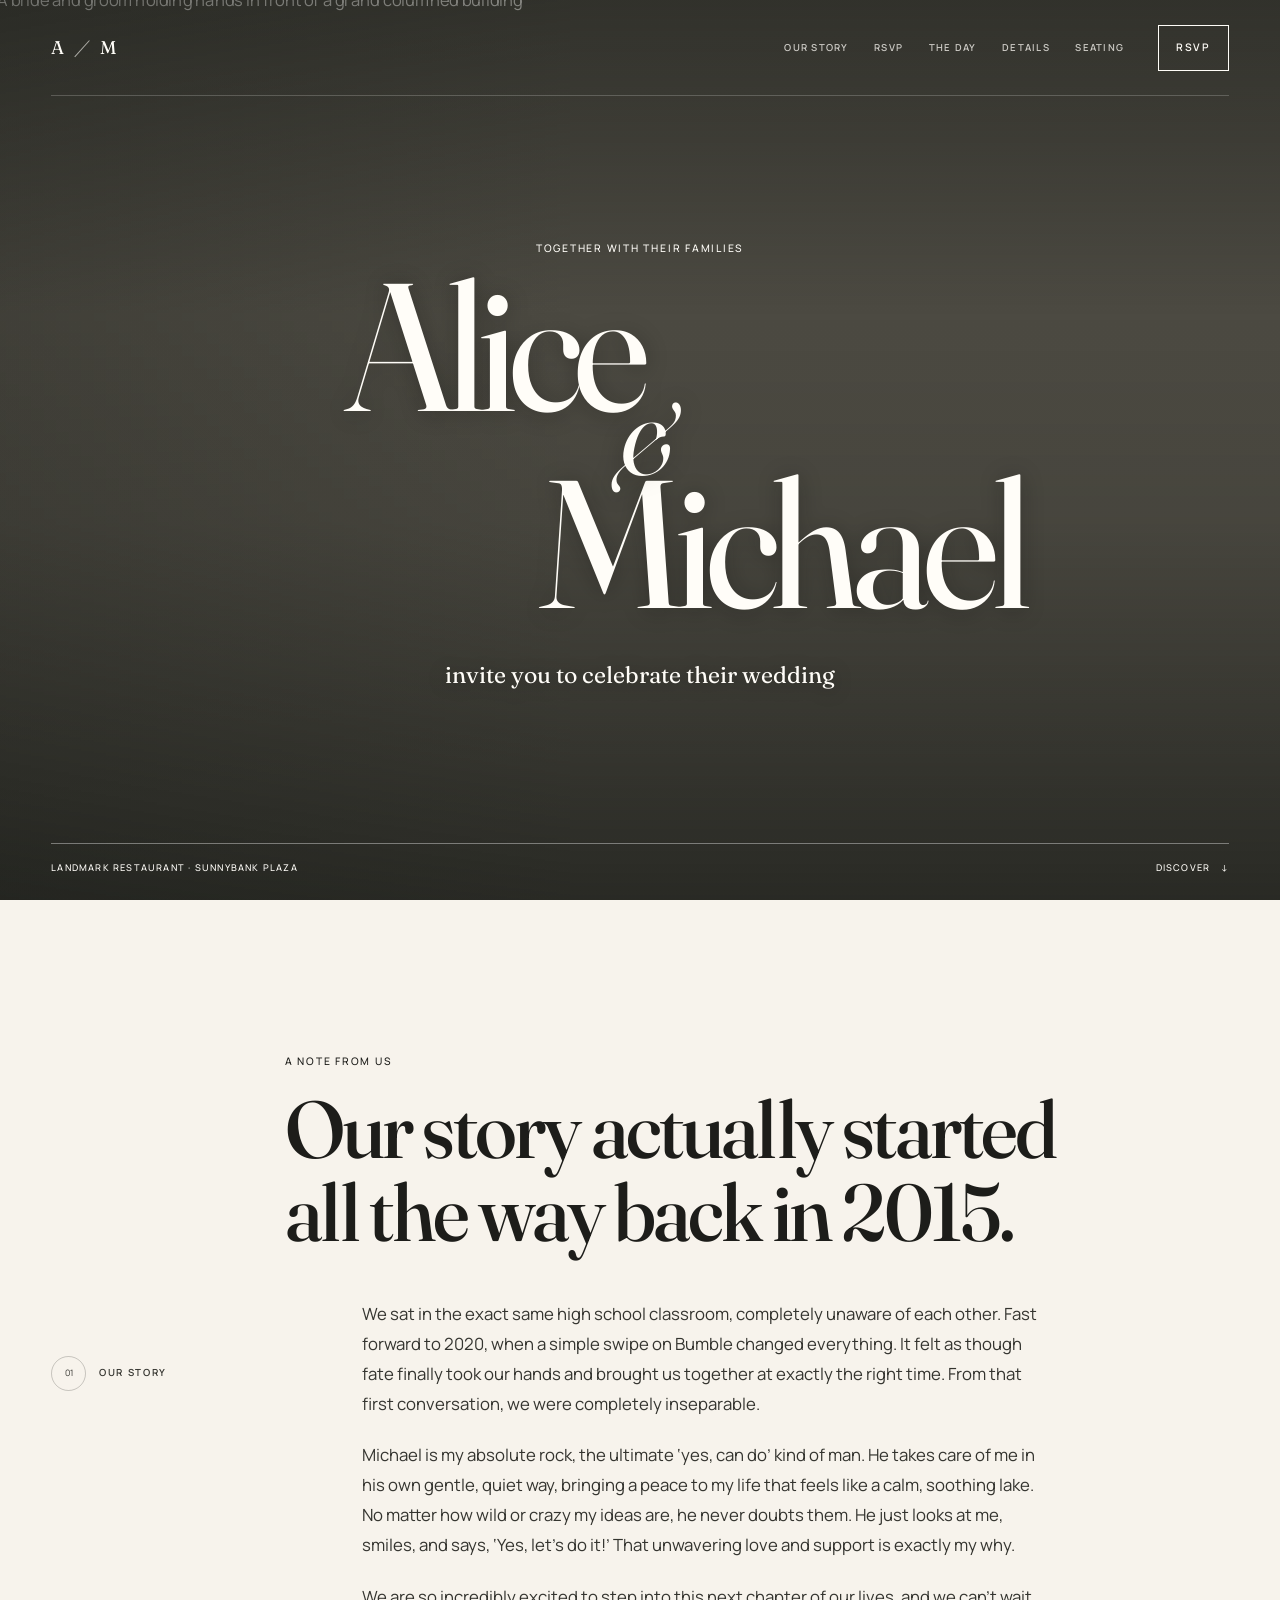
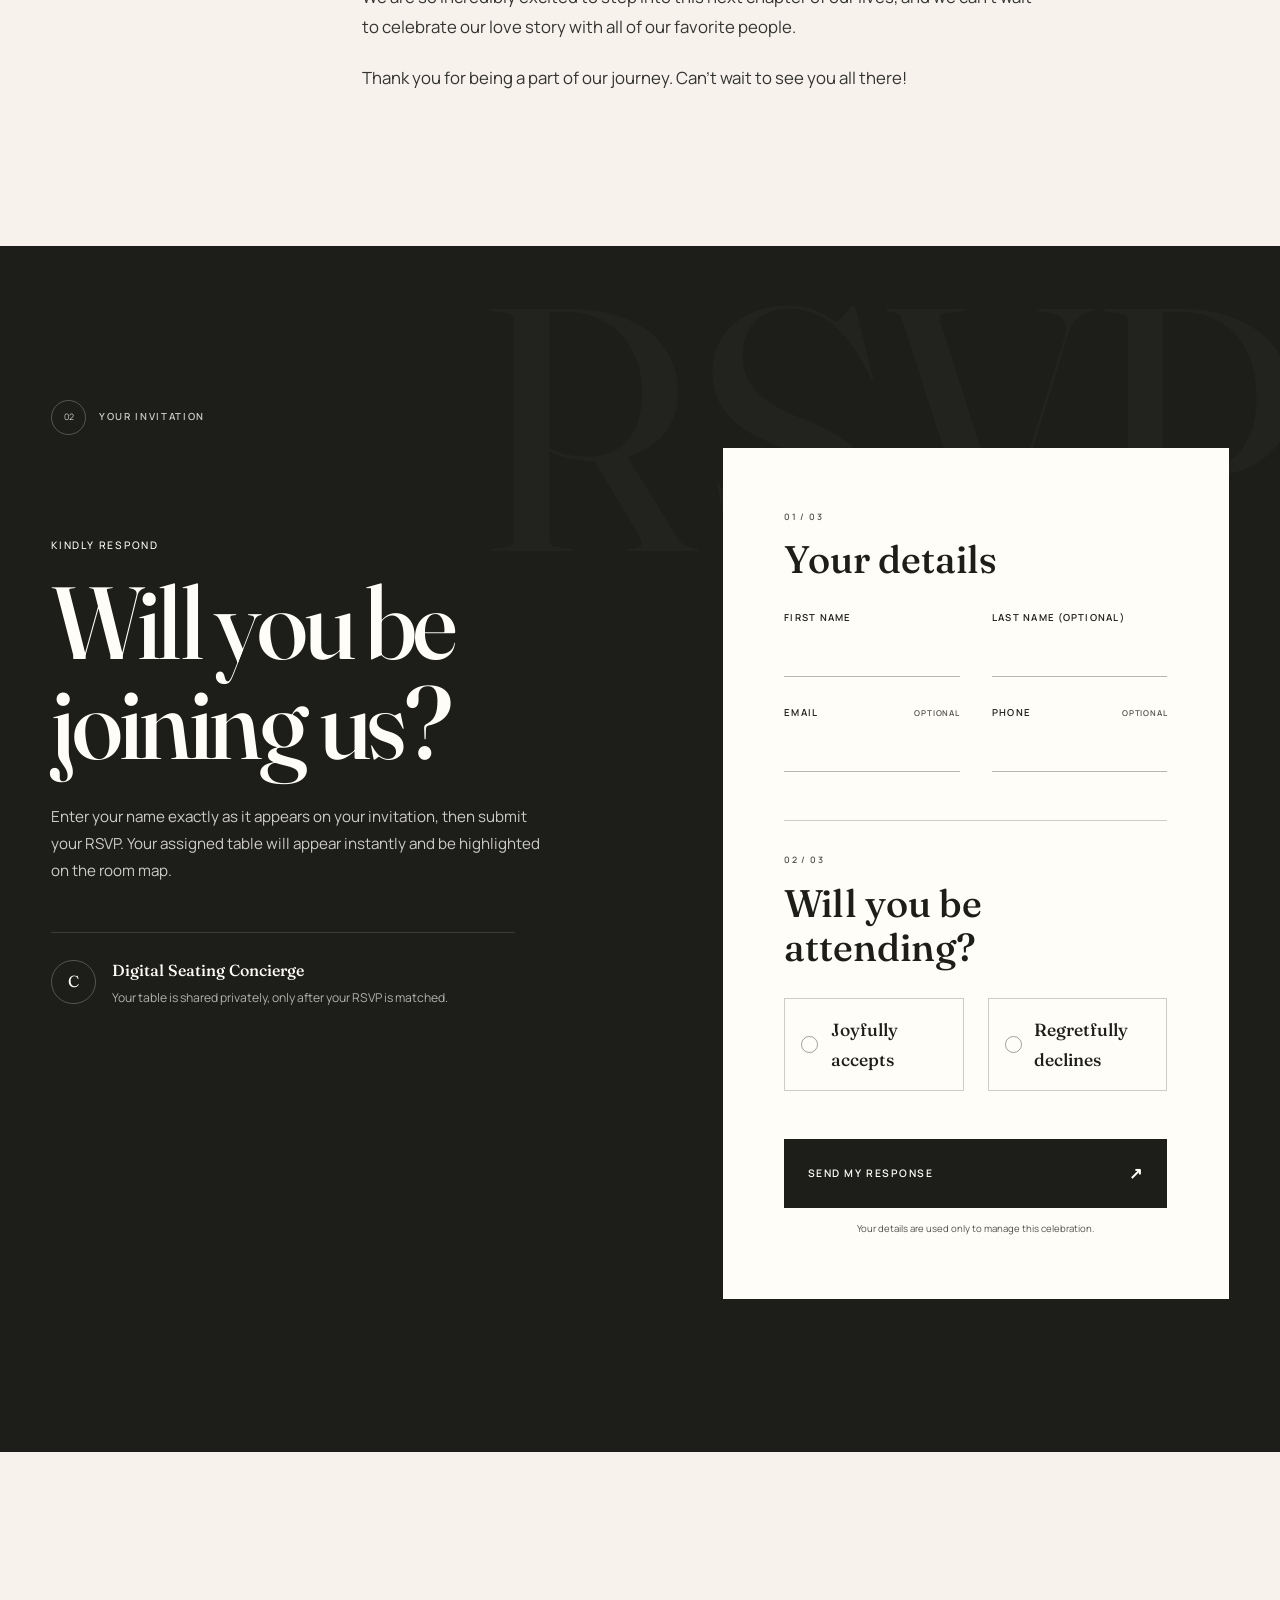
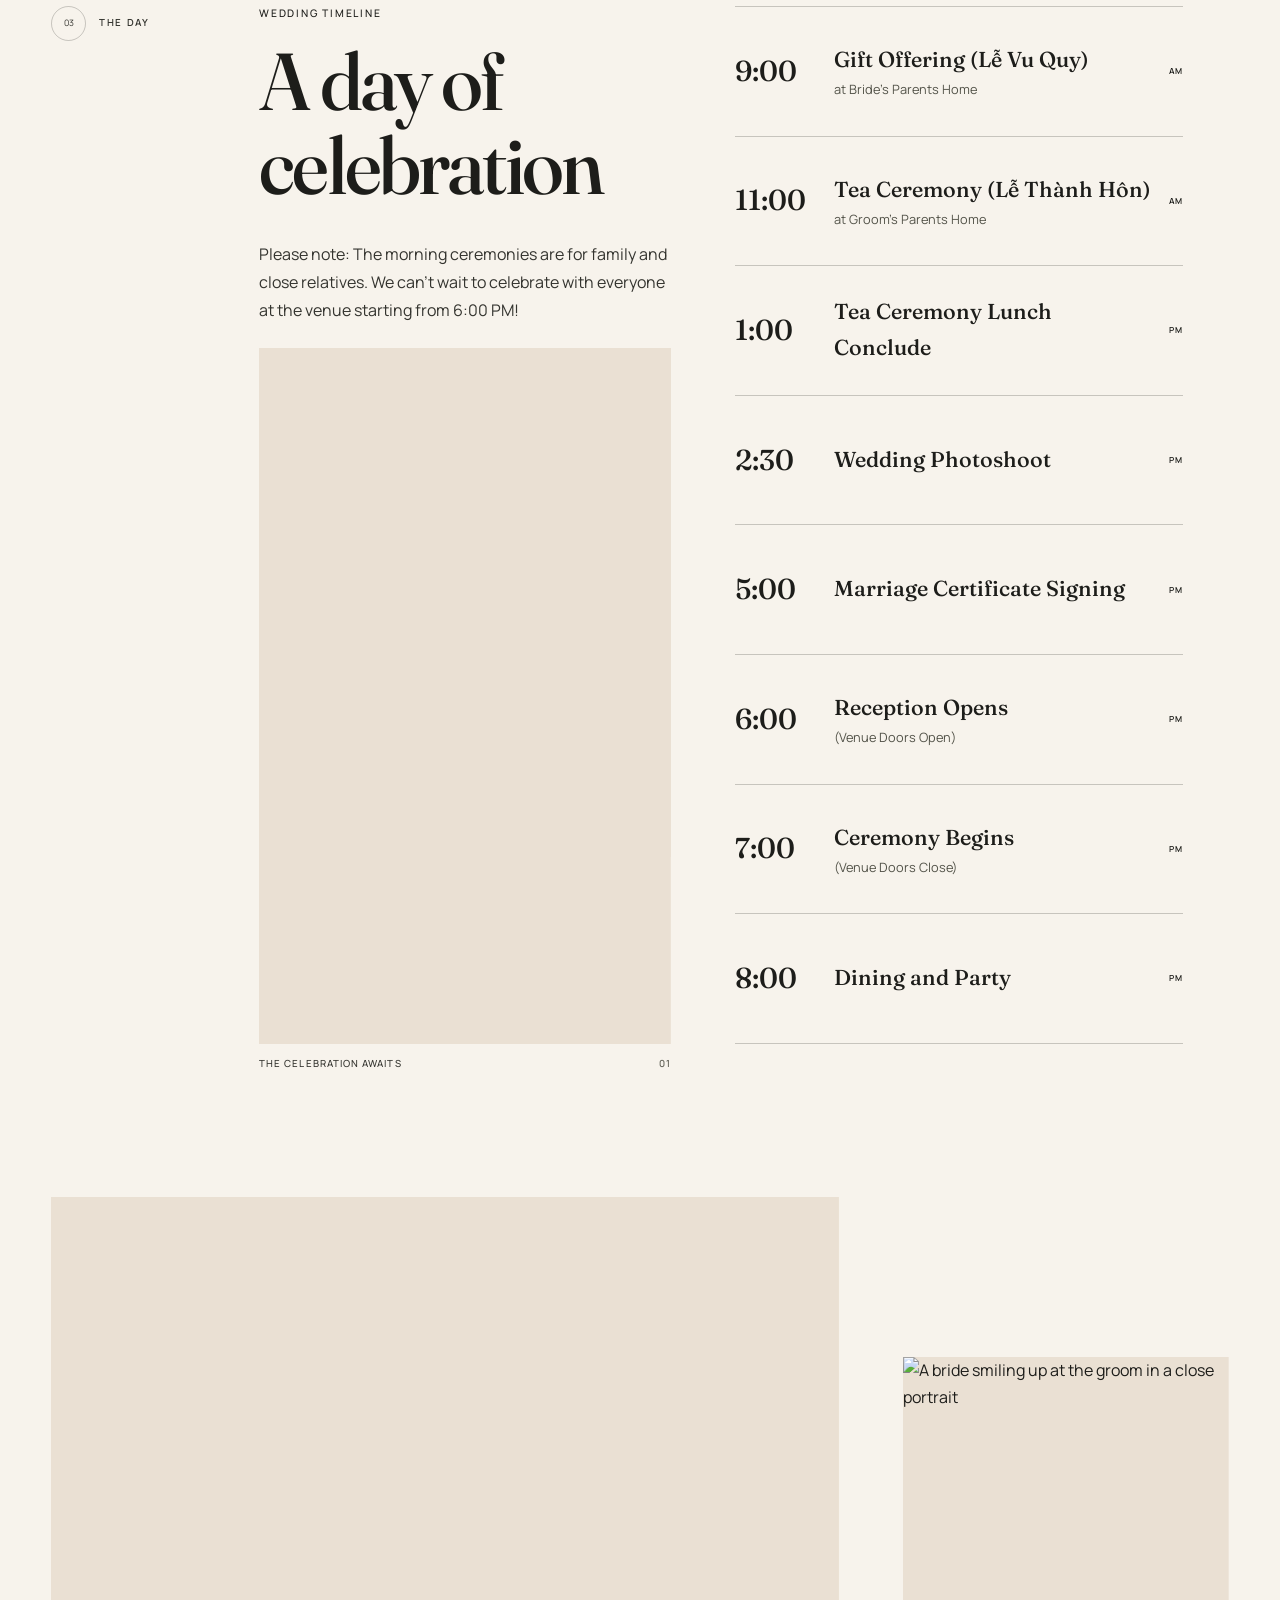
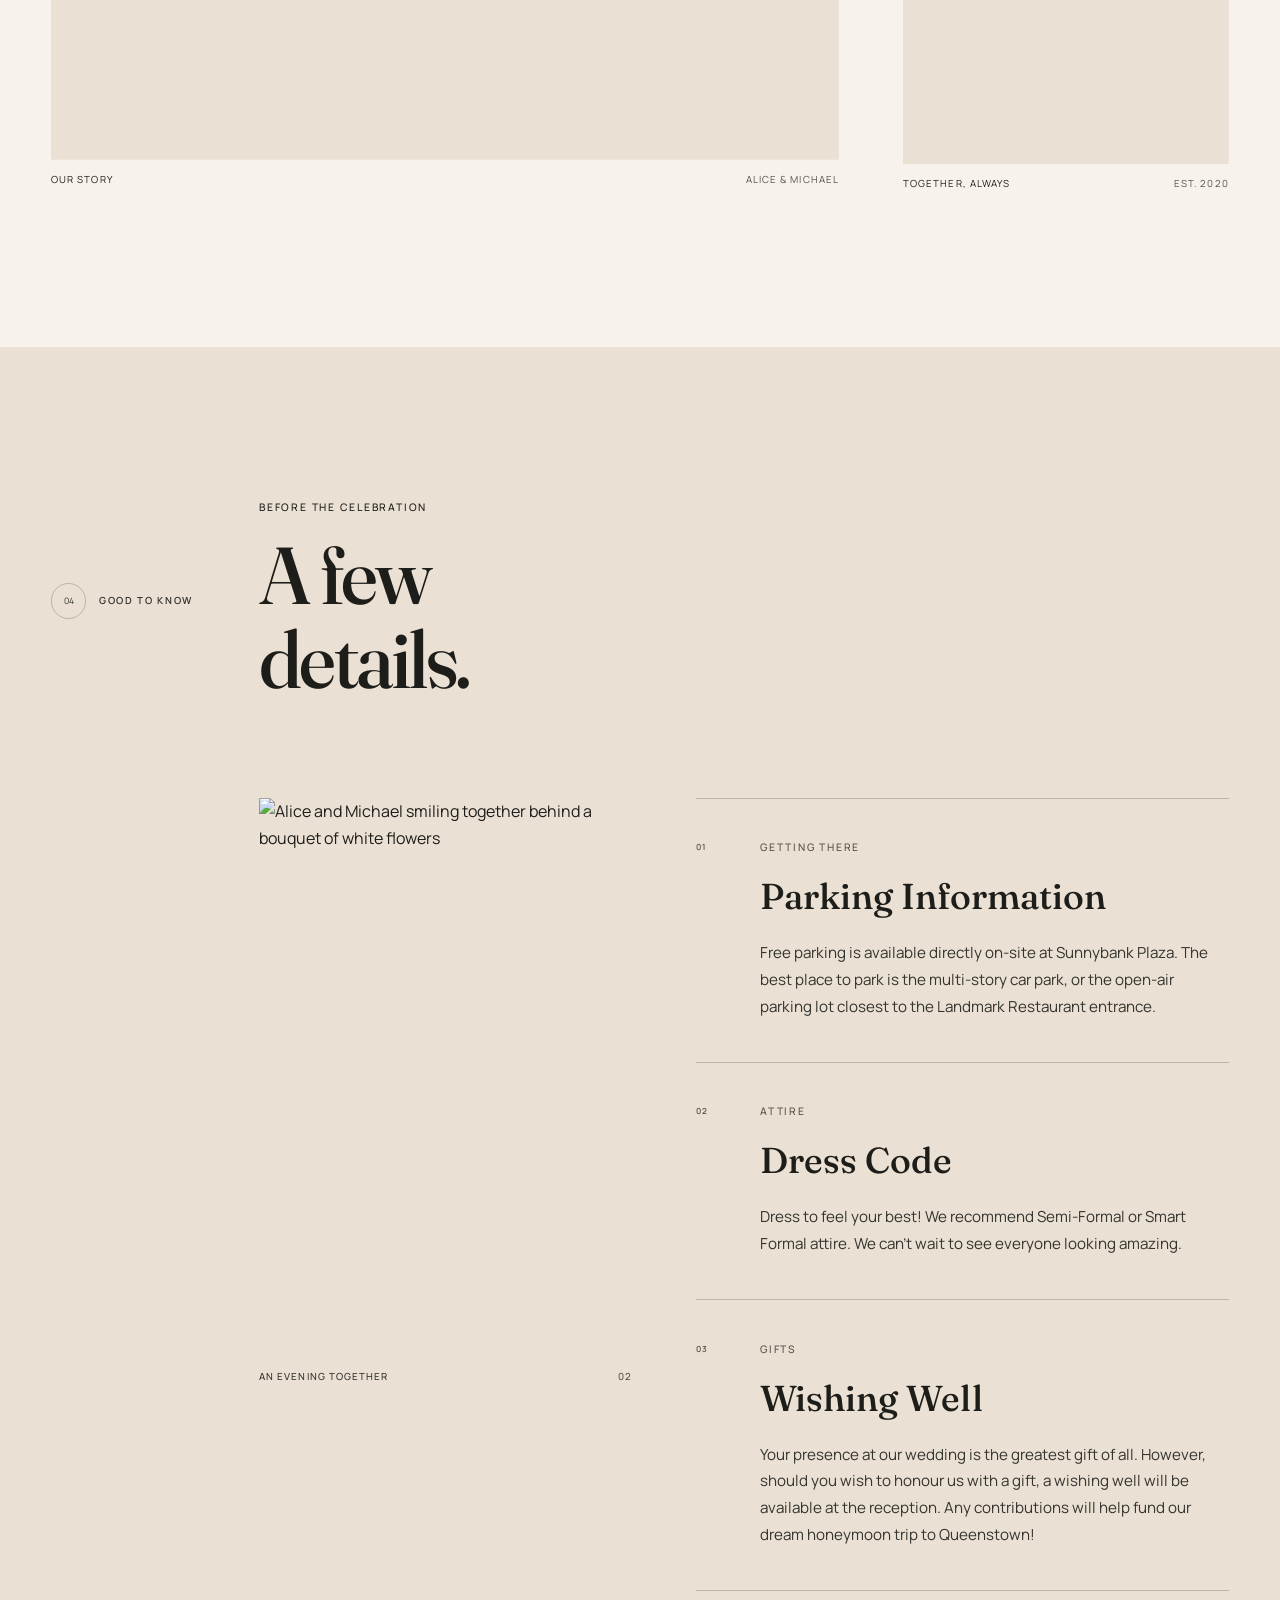
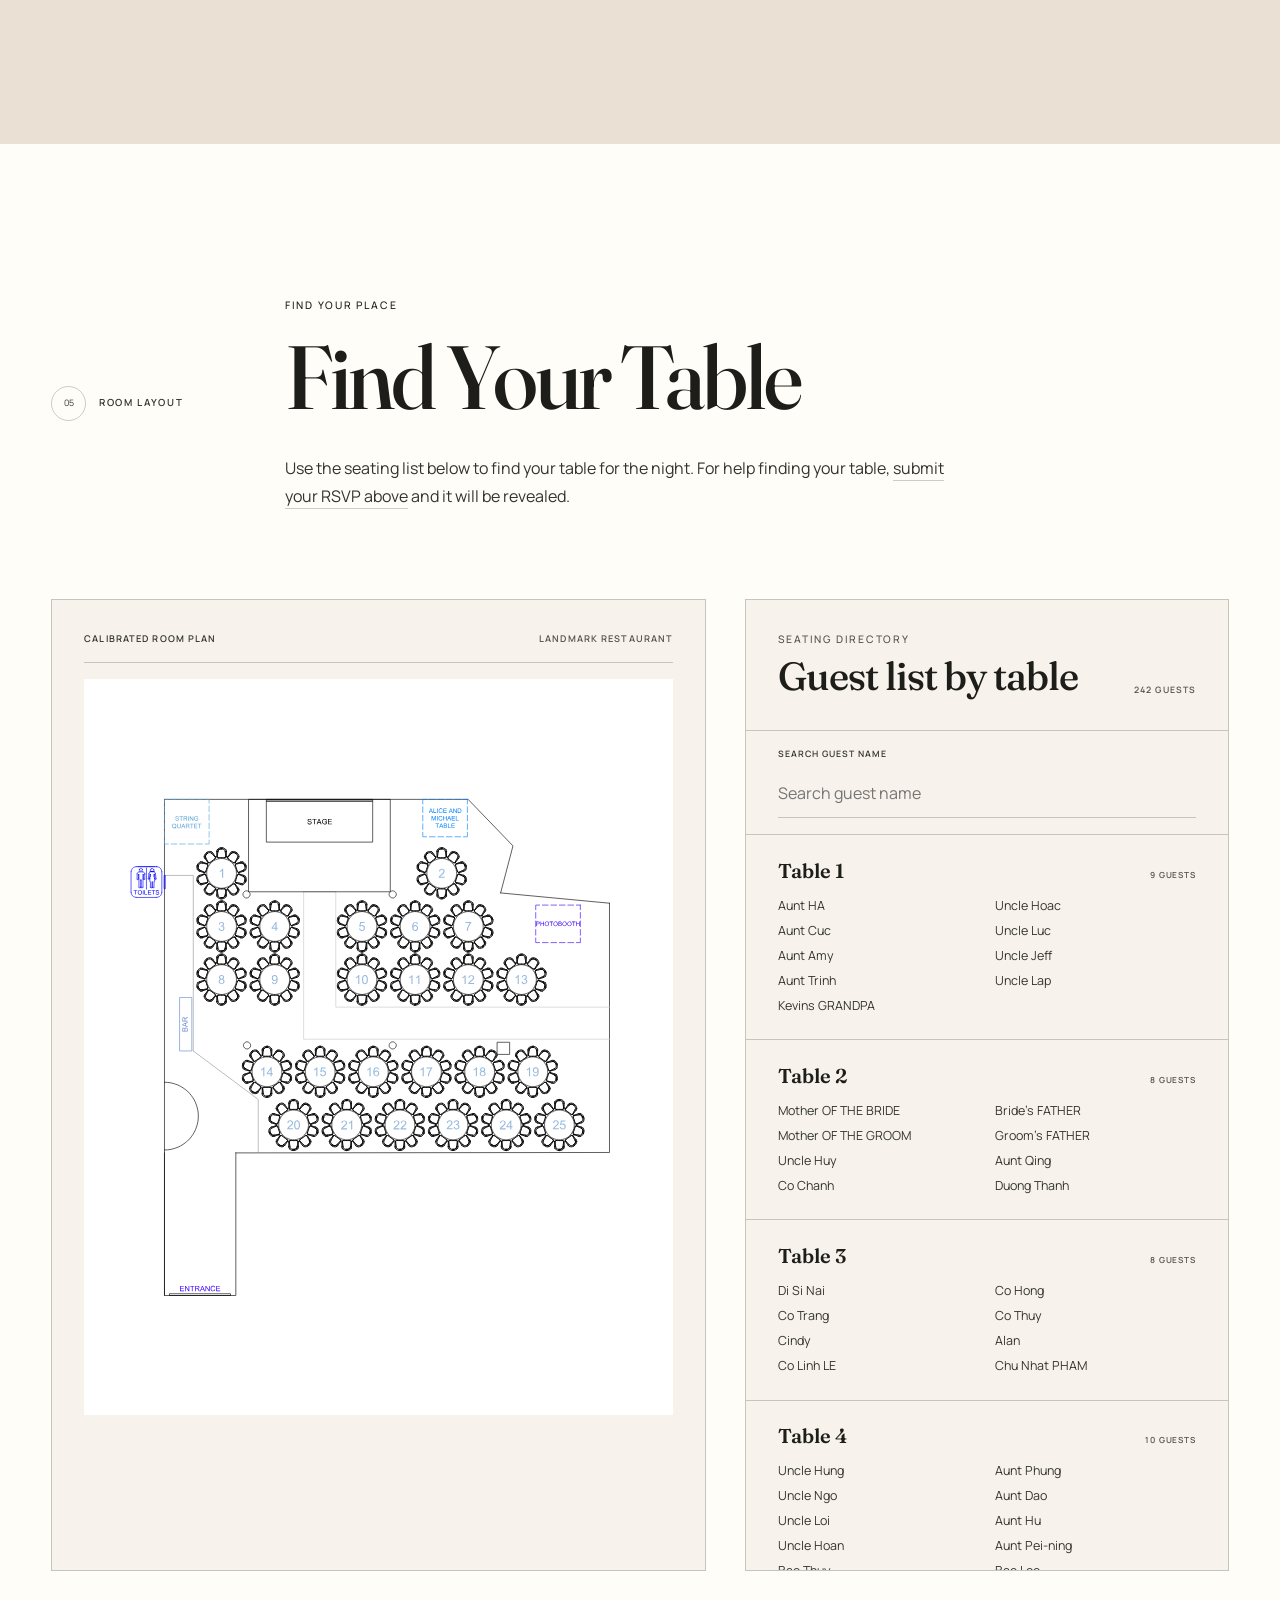
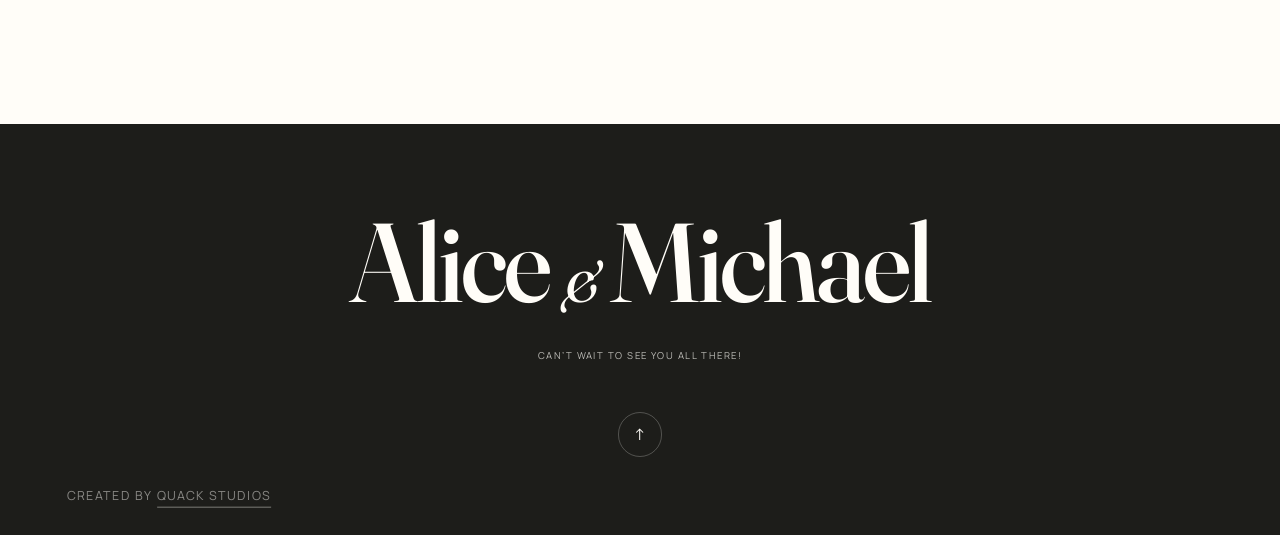
==== commit 332c07c1: "quackstudios footer accreditation fix" ====
--- a/index.html
+++ b/index.html
@@ -463,11 +463,21 @@
     <p>Can’t wait to see you all there!</p>
     <a href="#top" aria-label="Back to top">↑</a>
     <div style="width: 100%; display: flex; justify-content: start; align-items: center;">
-      <p class="site-footer__credit" style="width: 20%; scale: 1.5">
+      <p class="site-footer__credit" style="width: 20%; scale: 1.5;">
       Created by <a href="https://quackstudios.com.au/" target="_blank" rel="noopener noreferrer">Quack Studios</a>
     </p>
     </div>
     
+    <style>
+      @media (max-width: 700px) {
+      .site-footer__credit {
+          display: flex; 
+          flex-direction: column; 
+          align-items: start; 
+          margin-left: 5%;
+        }
+      }
+    </style>
   </footer>
 </body>
 </html>
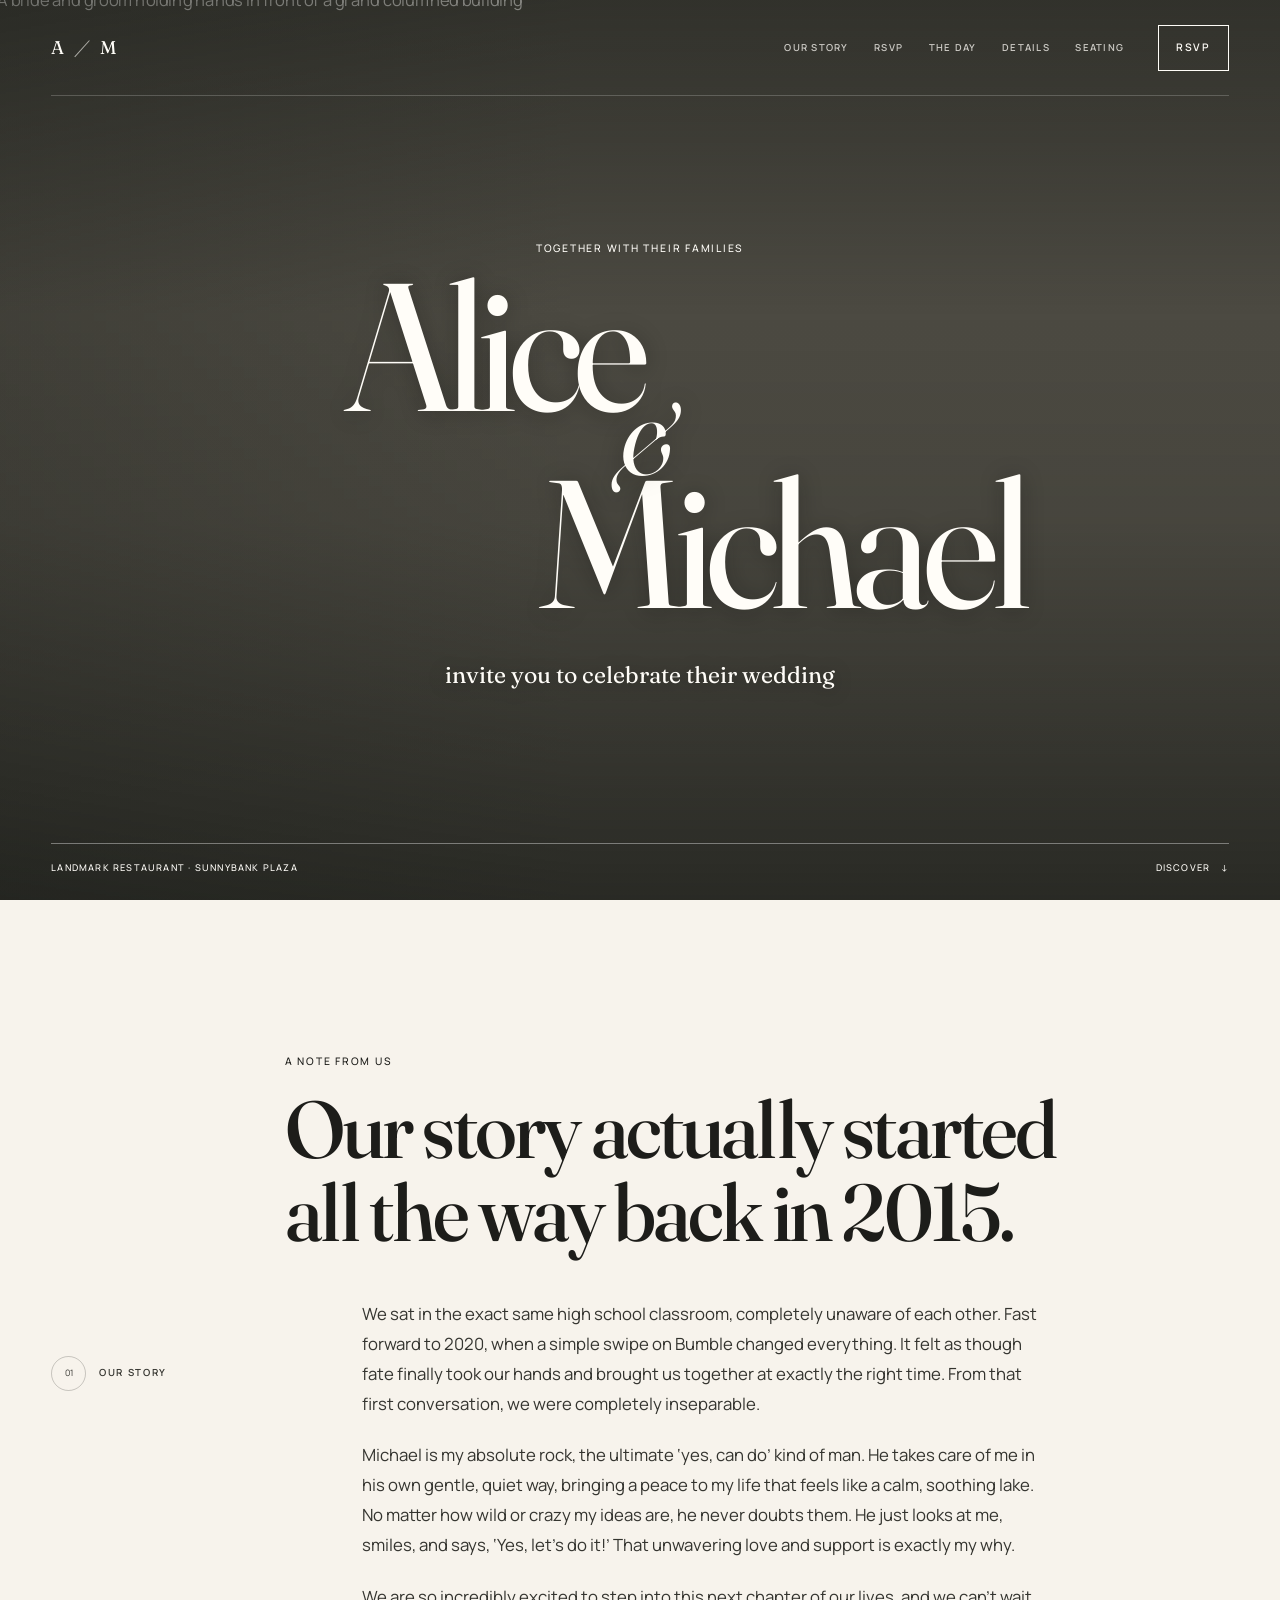
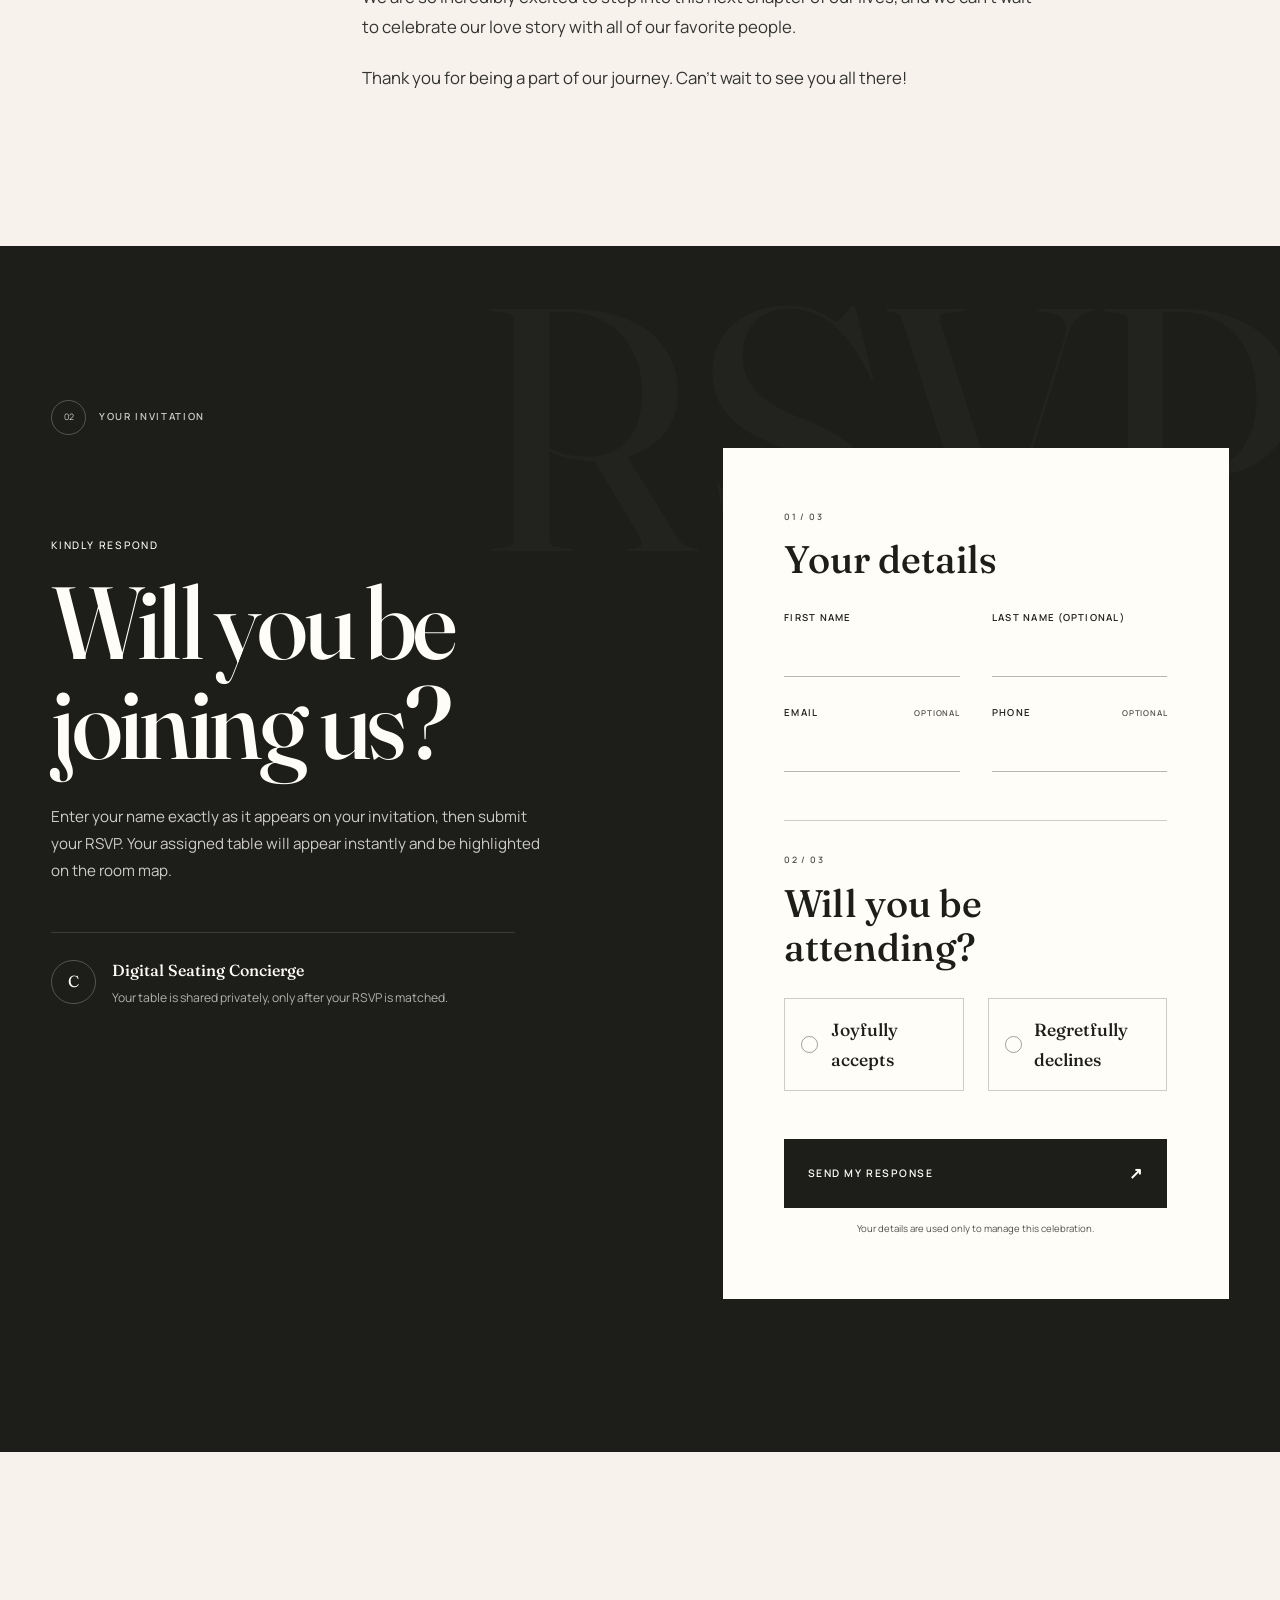
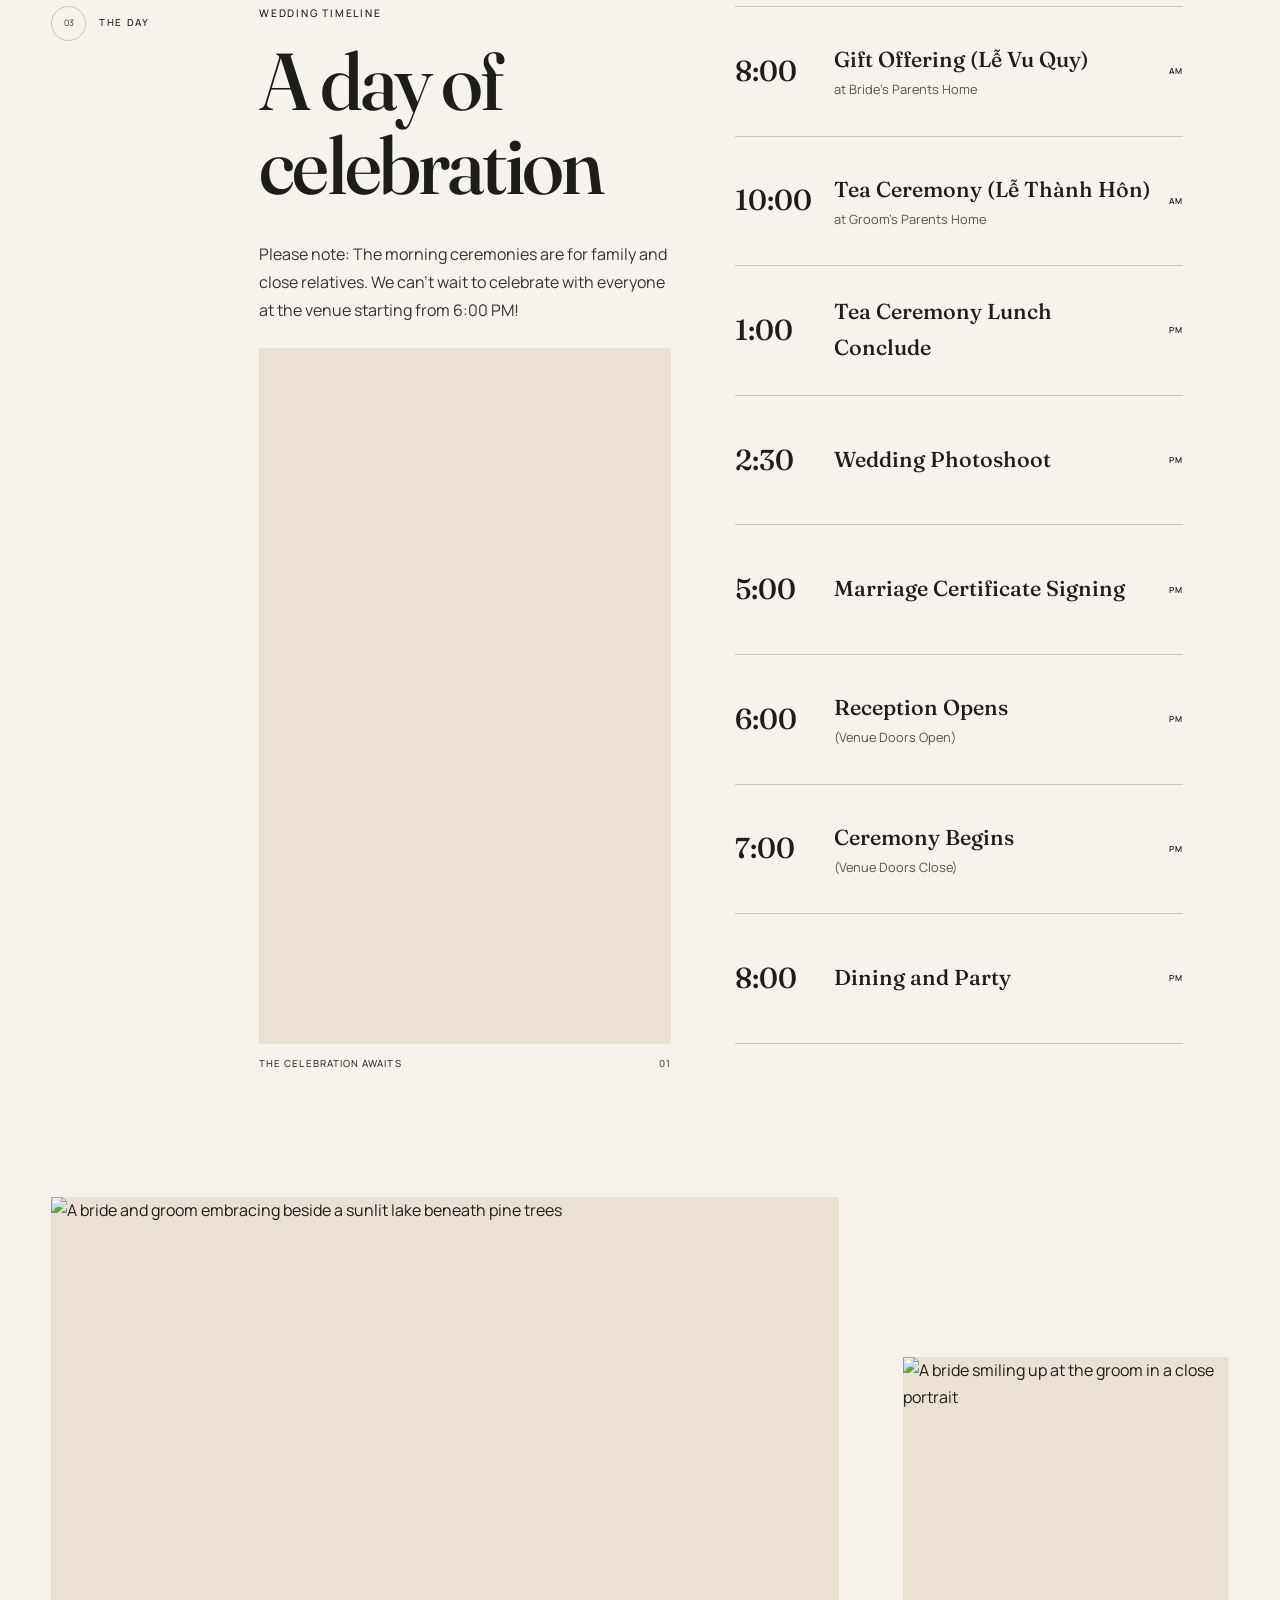
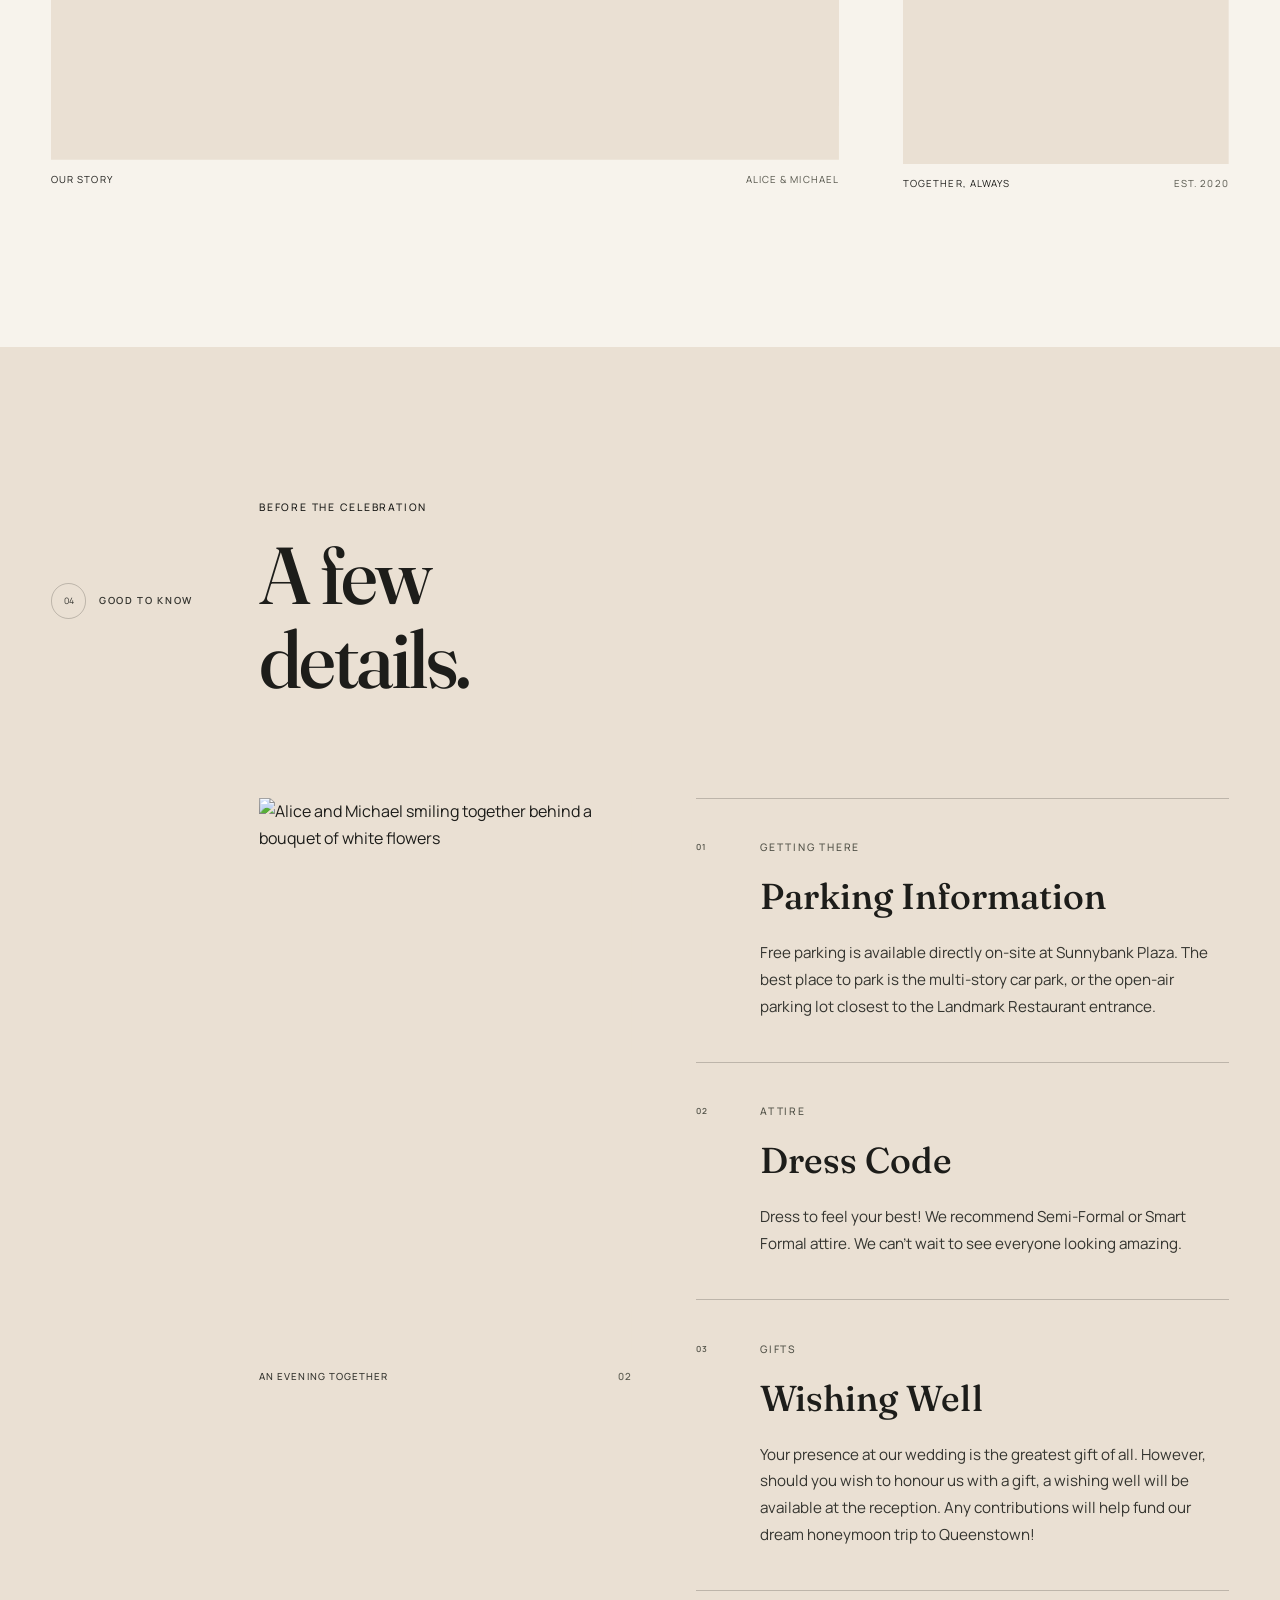
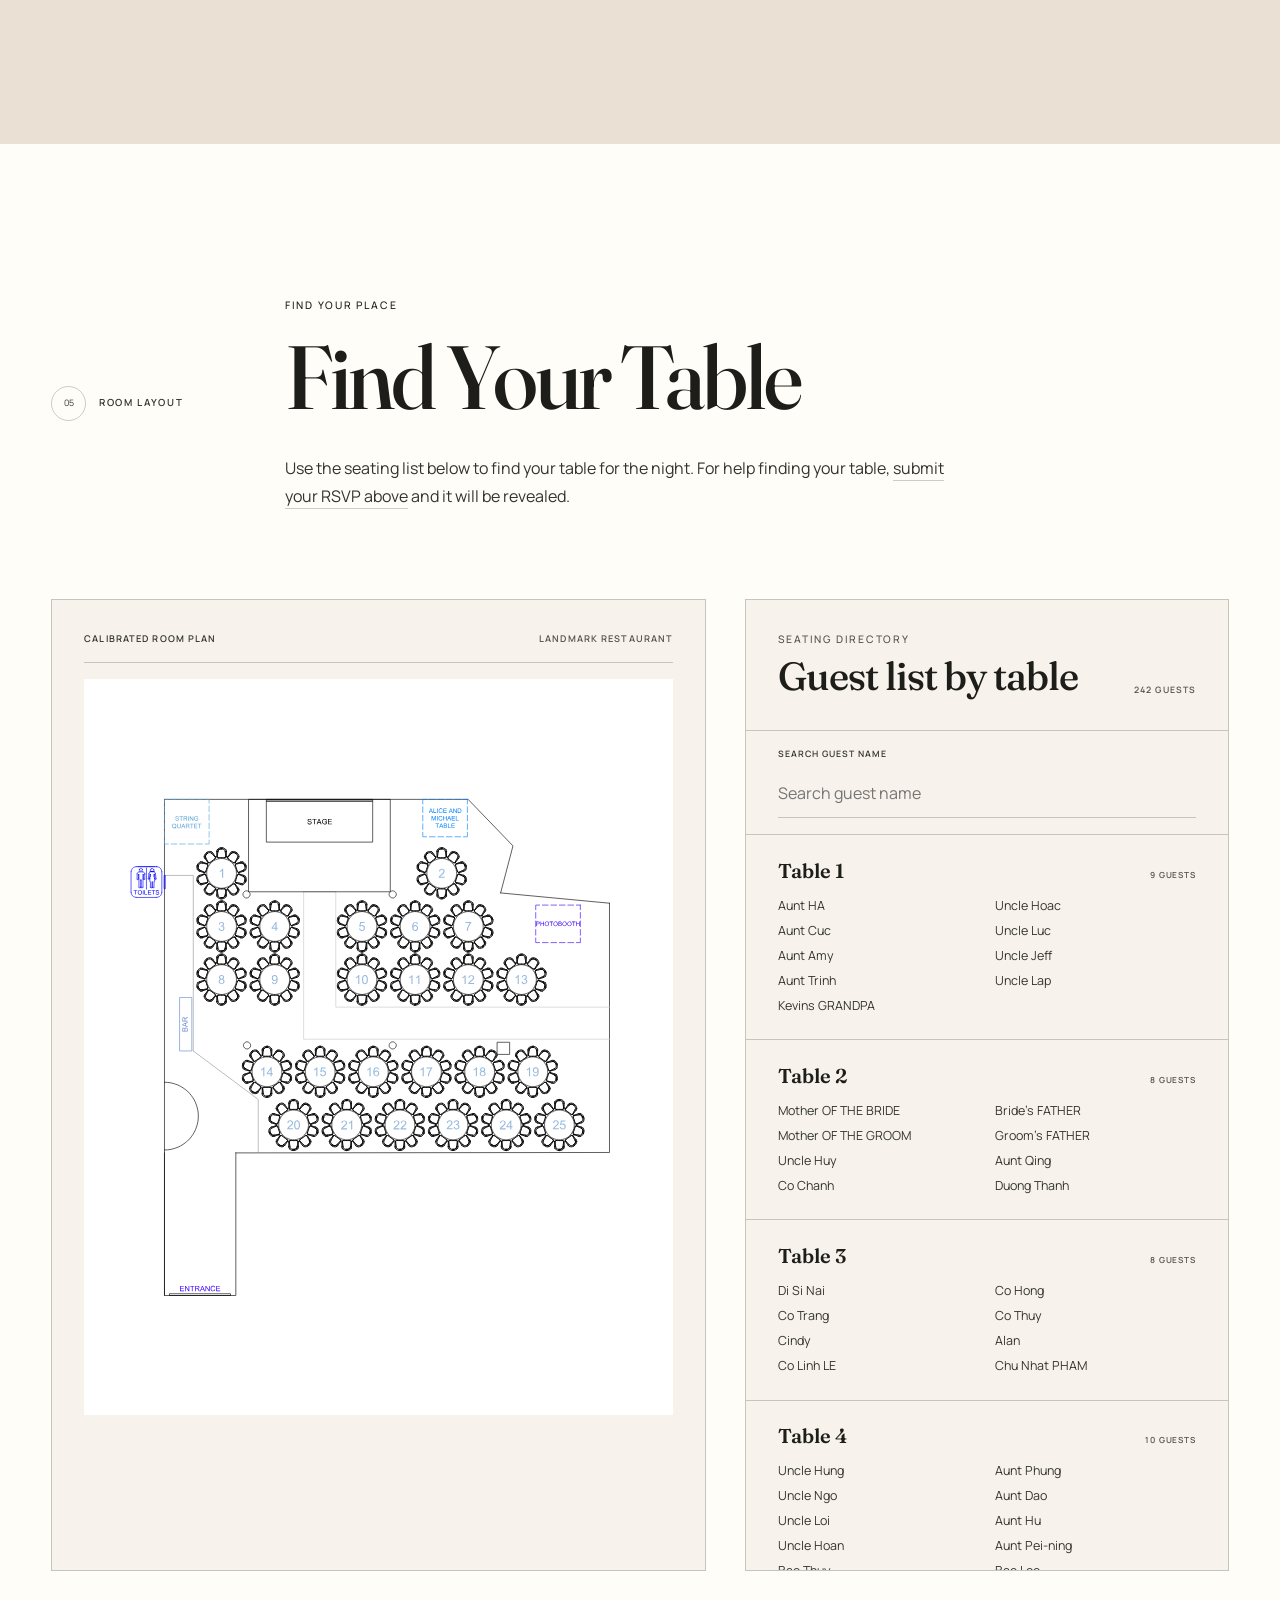
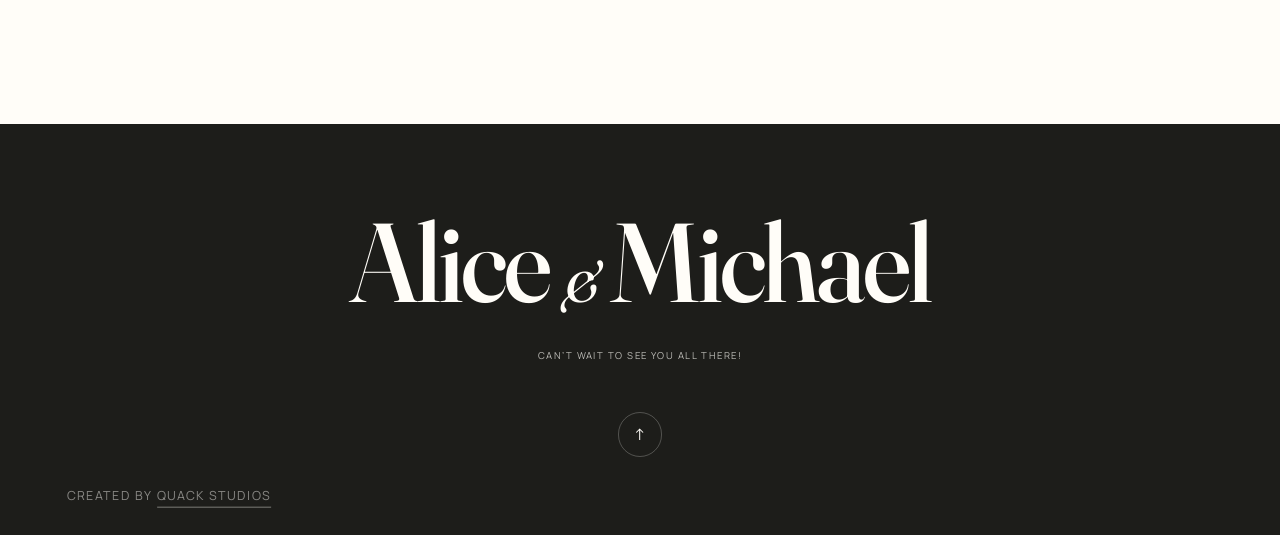
==== commit deb9c1f0: "wedding timeline update" ====
--- a/index.html
+++ b/index.html
@@ -259,12 +259,12 @@
       </div>
       <ol class="timeline reveal">
         <li>
-          <time>9:00</time>
+          <time>8:00</time>
           <div><h3>Gift Offering (Lễ Vu Quy)</h3><p>at Bride’s Parents Home</p></div>
           <span>AM</span>
         </li>
         <li>
-          <time>11:00</time>
+          <time>10:00</time>
           <div><h3>Tea Ceremony (Lễ Thành Hôn)</h3><p>at Groom’s Parents Home</p></div>
           <span>AM</span>
         </li>
